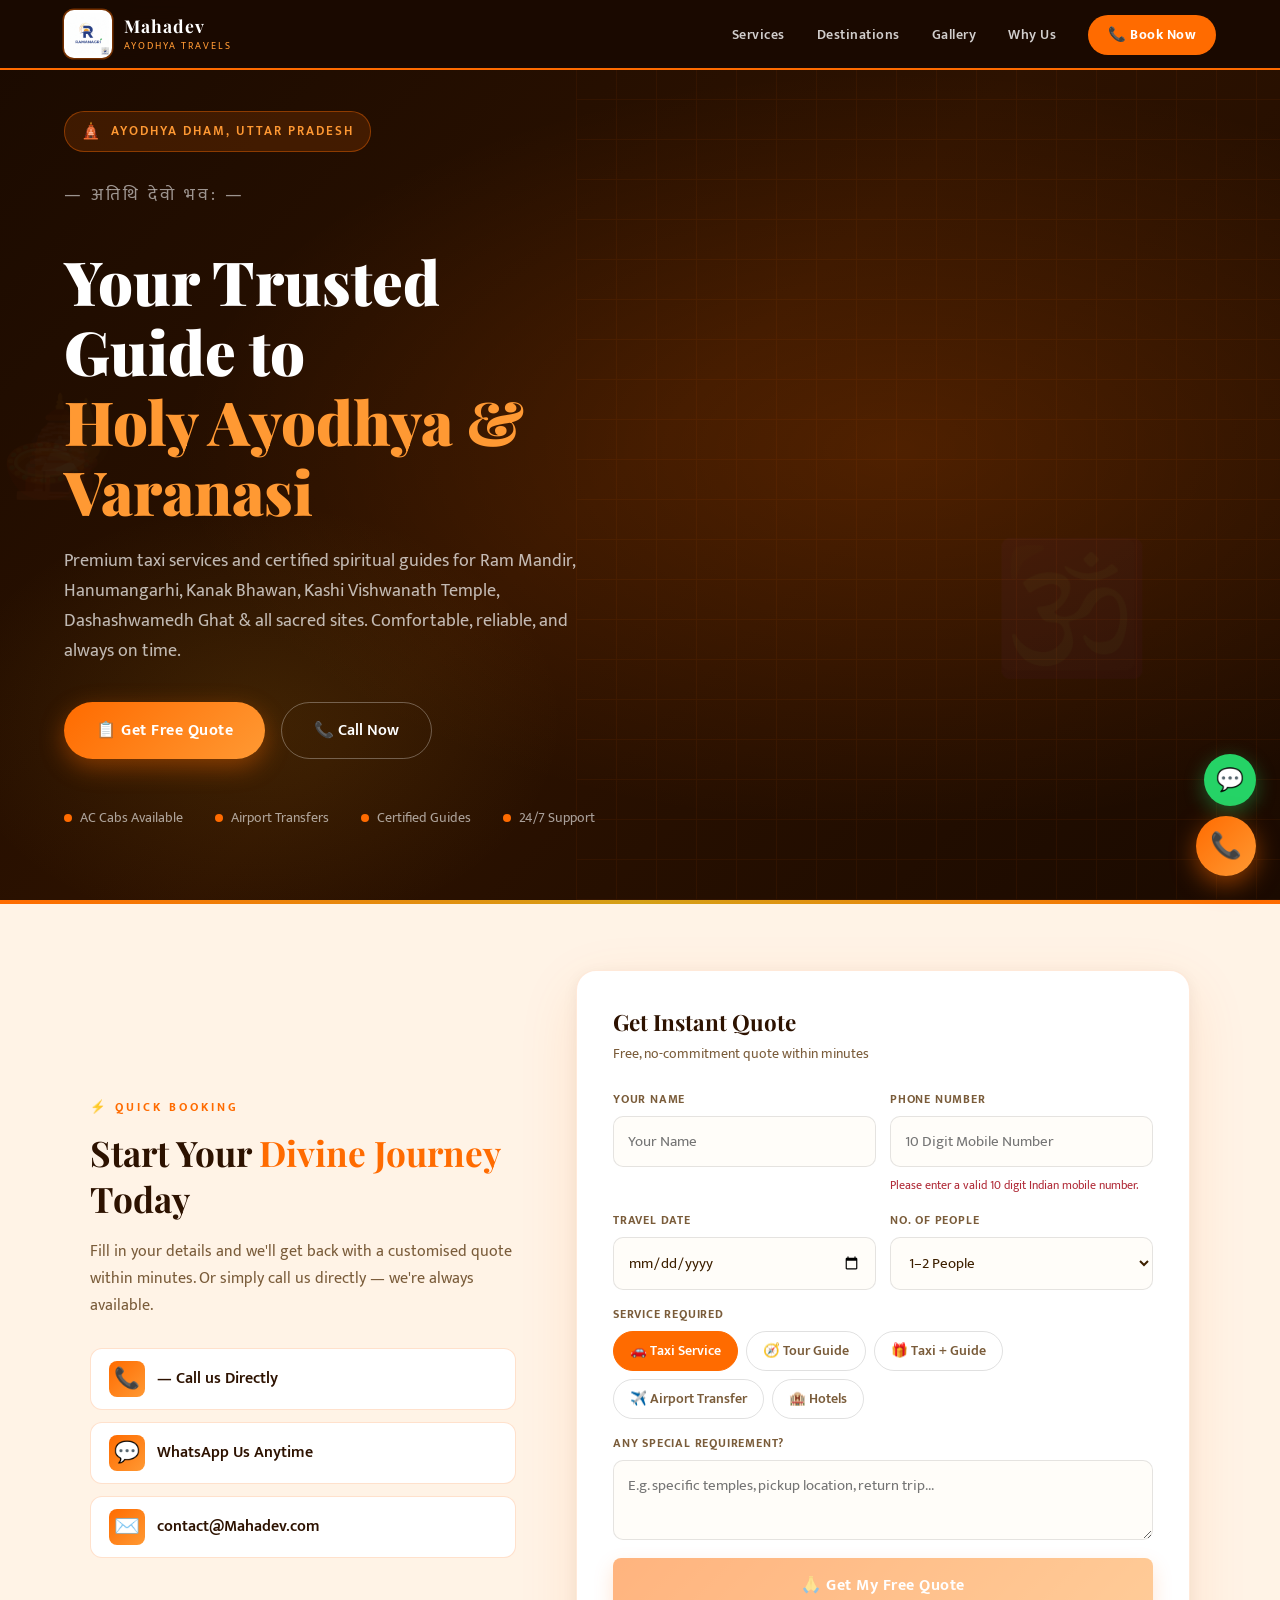
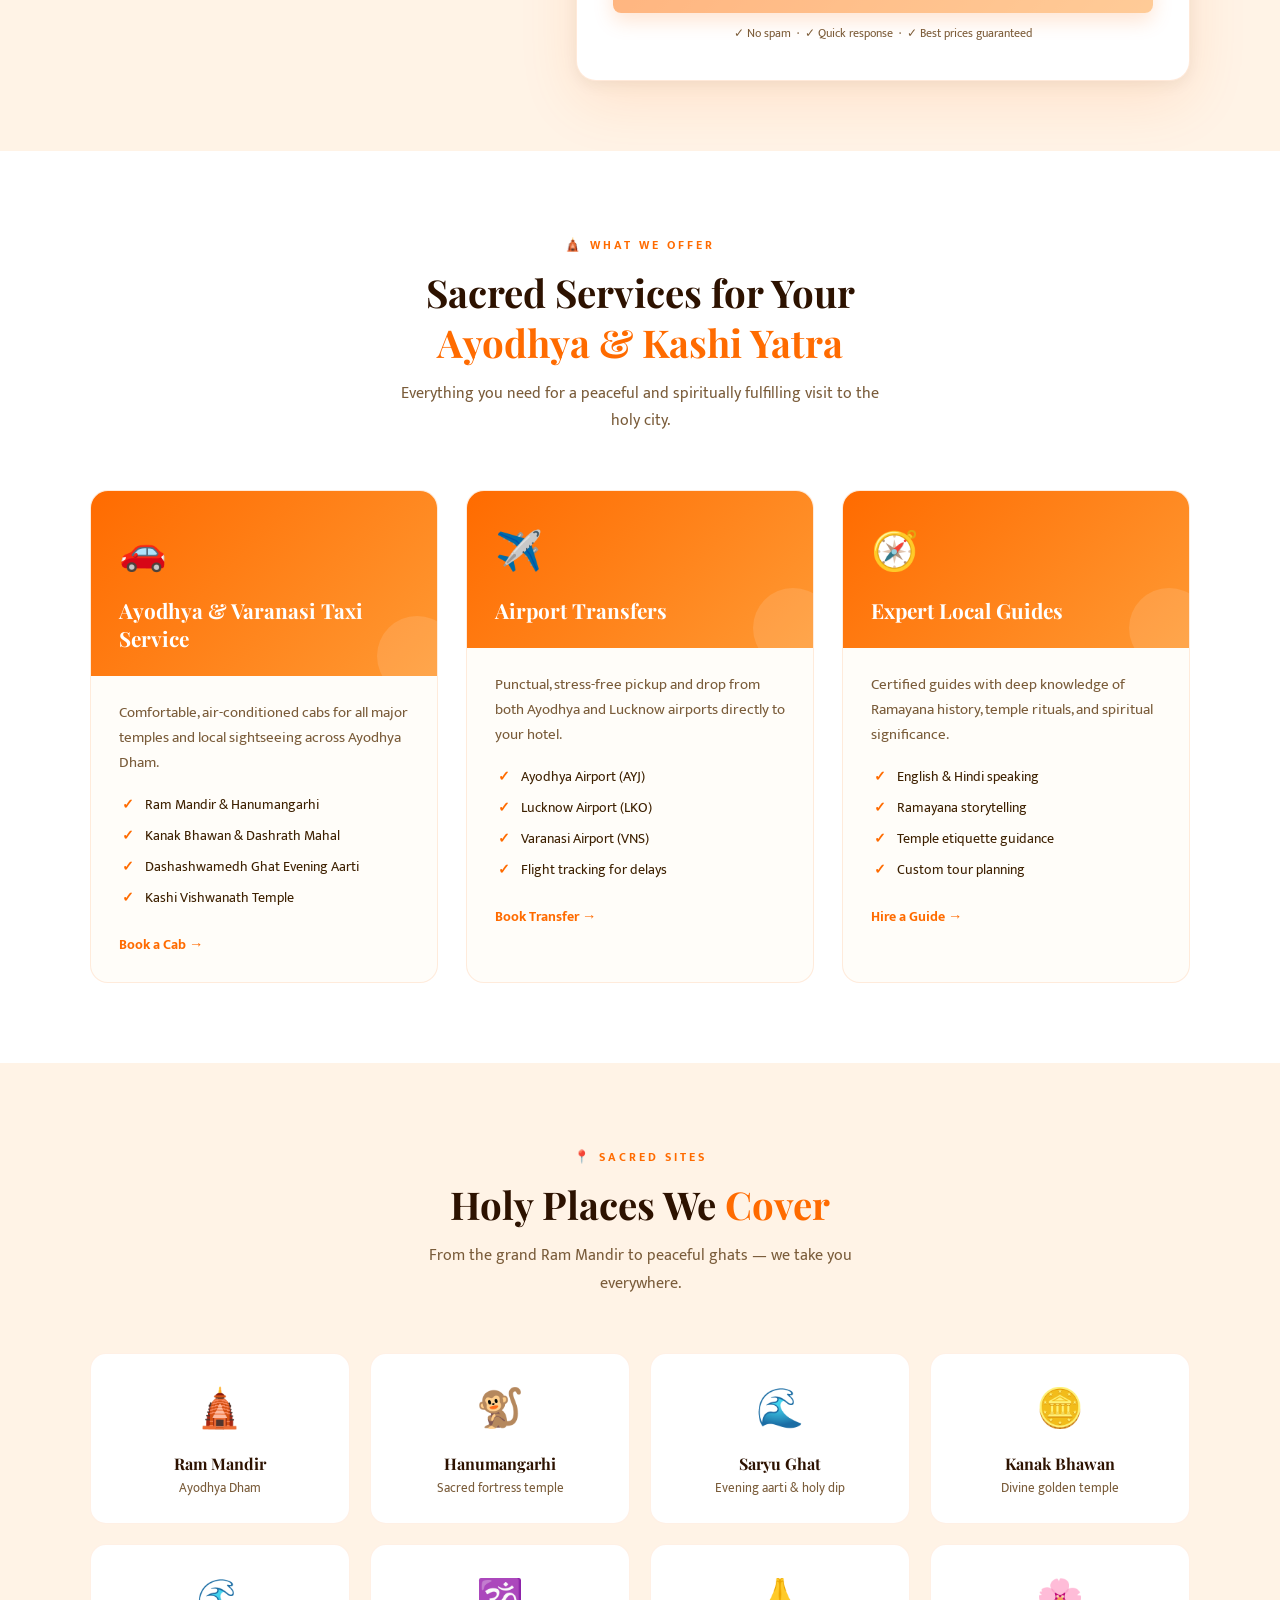
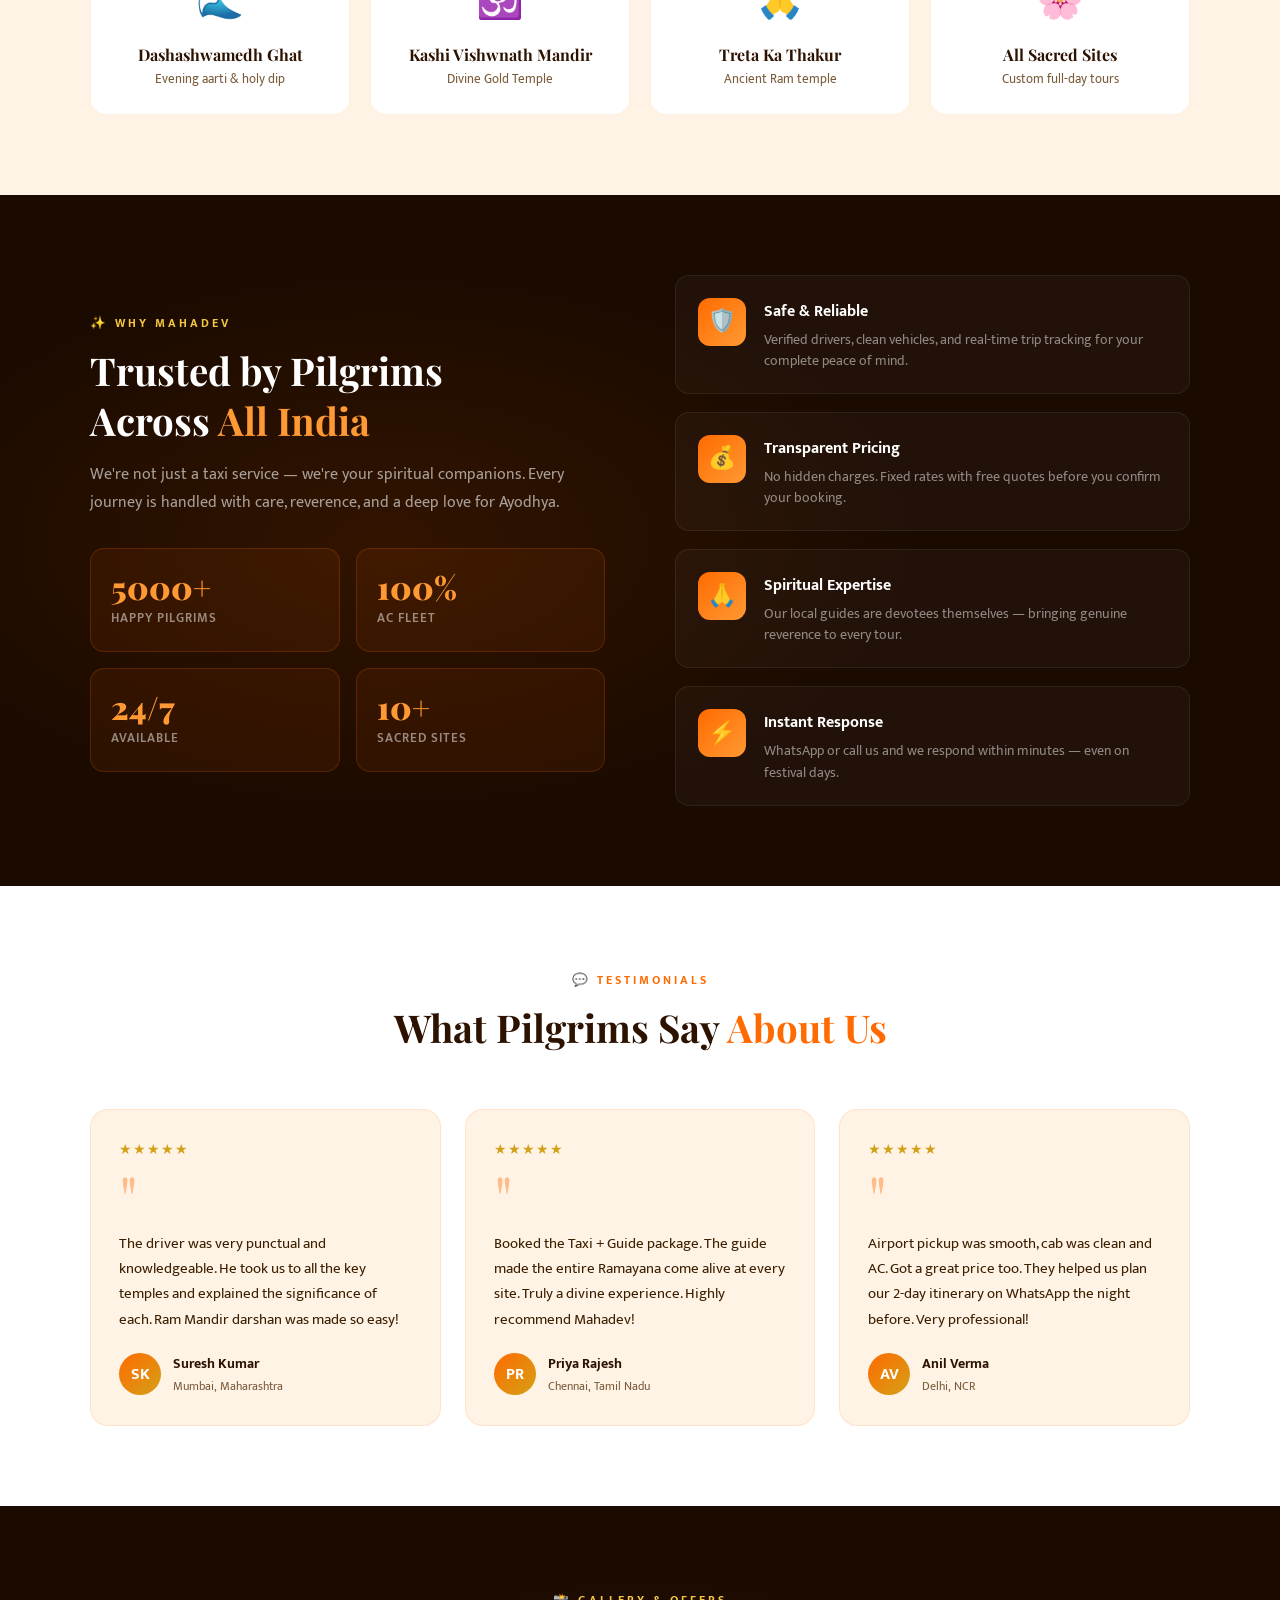
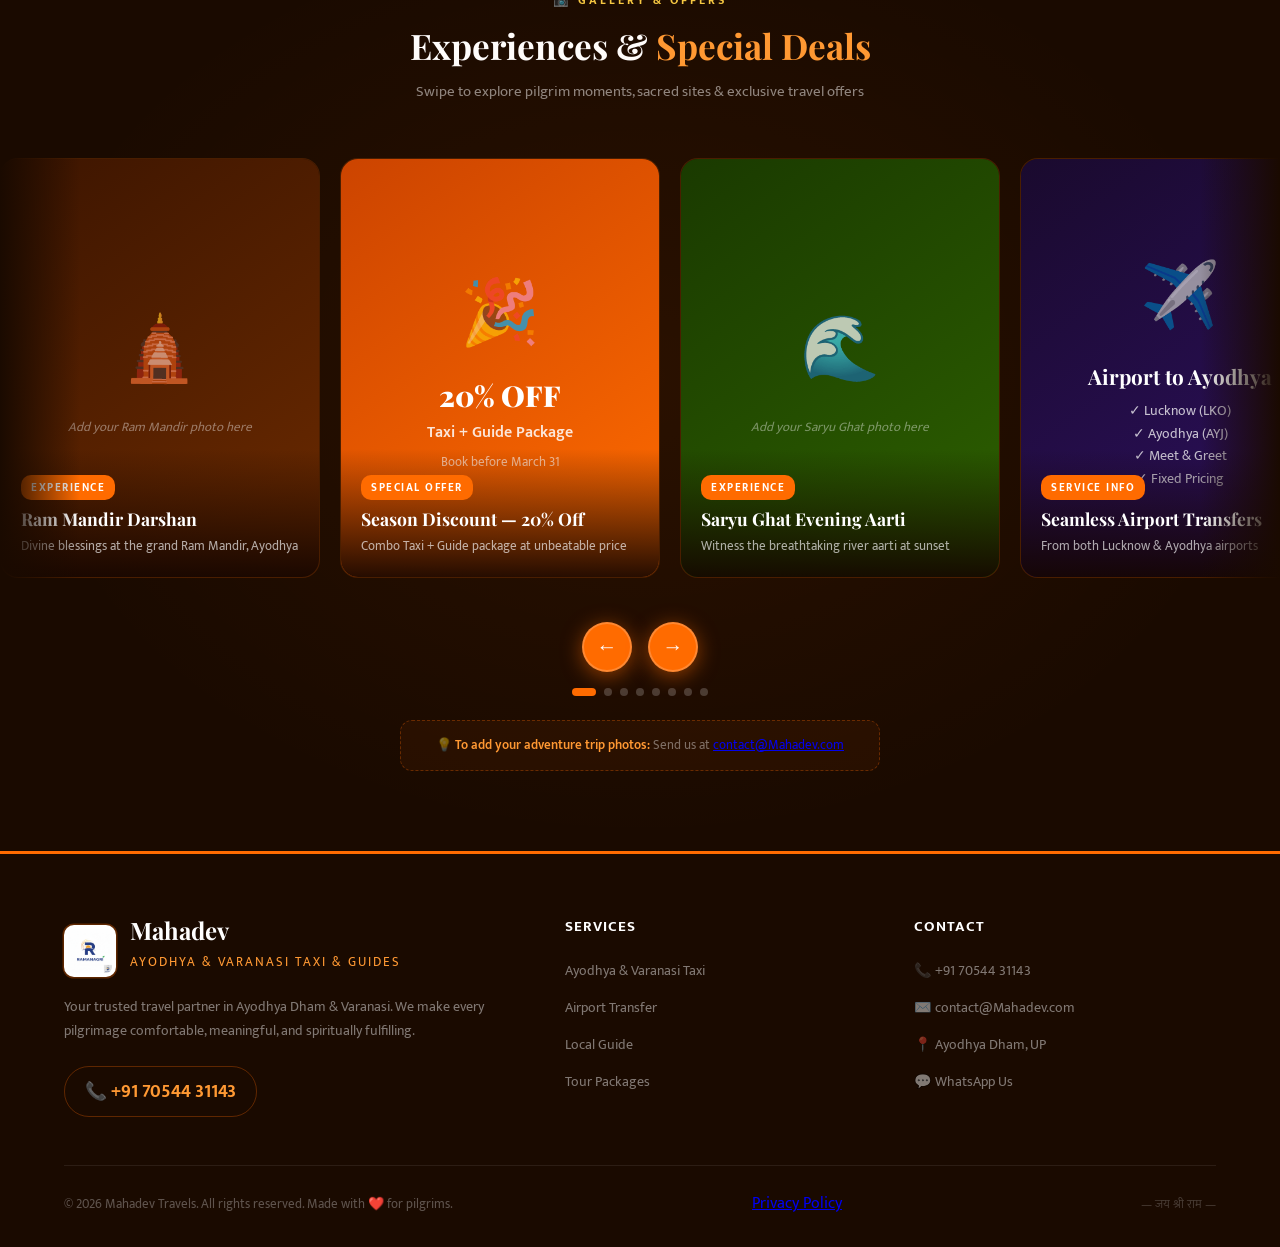
==== index.html @ 9a6f0dea "Added Travels Web" ====
<!DOCTYPE html>
<html lang="en">

<head>
  <meta charset="UTF-8">
  <meta name="viewport" content="width=device-width, initial-scale=1.0">
  <title>Mahadev | Ayodhya Taxi Service & Spiritual Guides</title>
  <link rel="apple-touch-icon" sizes="180x180" href="/apple-touch-icon.png">
  <link rel="icon" type="image/png" sizes="32x32" href="/favicon-32x32.png">
  <link rel="icon" type="image/png" sizes="16x16" href="/favicon-16x16.png">
  <link rel="manifest" href="/site.webmanifest">
  <link
    href="https://fonts.googleapis.com/css2?family=Playfair+Display:wght@400;700;900&family=Mukta:wght@300;400;600;700&display=swap"
    rel="stylesheet" />
  <link rel="stylesheet" href="./style.css">
  <link
    href="https://fonts.googleapis.com/css2?family=Cinzel:wght@700;900&family=Poppins:wght@300;400;600;700&display=swap"
    rel="stylesheet">
  <link rel="stylesheet" href="./style.css">
  <!-- Google Tag Manager -->
  <script>(function (w, d, s, l, i) {
      w[l] = w[l] || []; w[l].push({
        'gtm.start':
          new Date().getTime(), event: 'gtm.js'
      }); var f = d.getElementsByTagName(s)[0],
        j = d.createElement(s), dl = l != 'dataLayer' ? '&l=' + l : ''; j.async = true; j.src =
          'https://www.googletagmanager.com/gtm.js?id=' + i + dl; f.parentNode.insertBefore(j, f);
    })(window, document, 'script', 'dataLayer', 'GTM-WVDV2TL6');</script>
  <!-- End Google Tag Manager -->
</head>

<div id="toast" class="toast"></div>

<body>
  <!-- Google Tag Manager (noscript) -->
  <noscript><iframe src="https://www.googletagmanager.com/ns.html?id=GTM-WVDV2TL6" height="0" width="0"
      style="display:none;visibility:hidden"></iframe></noscript>
  <!-- End Google Tag Manager (noscript) -->
  <!-- NAVBAR -->
  <nav>
    <a href="#" class="nav-brand">
      <div class="nav-logo-circle">
        <img
          src="[data-uri]"
          alt="Mahadev Logo" />
      </div>
      <div class="nav-brand-text">
        <span class="name">Mahadev</span>
        <span class="tagline">Ayodhya Travels</span>
      </div>
    </a>
    <ul class="nav-links">
      <li><a href="#services">Services</a></li>
      <li><a href="#destinations">Destinations</a></li>
      <li><a href="#gallery">Gallery</a></li>
      <li><a href="#about">Why Us</a></li>
      <li><a href="#book" class="nav-cta">📞 Book Now</a></li>
    </ul>
  </nav>

  <!-- HERO -->
  <section class="hero">
    <div class="hero-bg"></div>
    <div class="hero-pattern"></div>
    <div class="floating-symbol">🕉️</div>
    <div class="floating-symbol">🪔</div>
    <div class="floating-symbol">🛕</div>

    <div class="hero-content">
      <div class="hero-badge"><span>🛕</span> Ayodhya Dham, Uttar Pradesh</div>
      <p class="hero-sanskrit">— अतिथि देवो भव: —</p>
      <h1>Your Trusted Guide to<br /><em>Holy Ayodhya & Varanasi</em></h1>
      <p>Premium taxi services and certified spiritual guides for Ram Mandir, Hanumangarhi, Kanak Bhawan, Kashi
        Vishwanath Temple, Dashashwamedh Ghat & all sacred
        sites. Comfortable, reliable, and always on time.</p>
      <div class="hero-actions">
        <a href="#book" class="btn-primary">📋 Get Free Quote</a>
        <a href="tel:+918858215788" class="btn-secondary">📞 Call Now</a>
      </div>
      <div class="hero-trust">
        <div class="trust-item">
          <div class="dot"></div> AC Cabs Available
        </div>
        <div class="trust-item">
          <div class="dot"></div> Airport Transfers
        </div>
        <div class="trust-item">
          <div class="dot"></div> Certified Guides
        </div>
        <div class="trust-item">
          <div class="dot"></div> 24/7 Support
        </div>
      </div>
    </div>
  </section>

  <!-- BOOKING FORM -->
  <section class="booking-section" id="book">
    <div class="booking-wrapper">
      <div class="booking-info">
        <div class="section-badge">⚡ Quick Booking</div>
        <h2>Start Your <span>Divine Journey</span> Today</h2>
        <p>Fill in your details and we'll get back with a customised quote within minutes. Or simply call us directly —
          we're always available.</p>
        <div class="quick-contact">
          <a href="tel:+918858215788">
            <span class="icon">📞</span>
            — Call us Directly
          </a>
          <a href="https://wa.me/918858215788?text=Hi, I wanted to inquire about your services" target="_blank">
            <span class="icon">💬</span>
            WhatsApp Us Anytime
          </a>
          <a href="mailto:contact@Mahadev.com">
            <span class="icon">✉️</span>
            <span>contact@Mahadev.com</span>
          </a>
        </div>
      </div>

      <div class="booking-form">
        <div class="form-title">Get Instant Quote</div>
        <div class="form-sub">Free, no-commitment quote within minutes</div>

        <div class="form-grid">
          <div class="form-group">
            <label>Your Name</label>
            <input type="text" id="name" placeholder="Your Name" />
          </div>
          <div class="form-group">
            <label>Phone Number</label>
            <input type="tel" id="phone" name="phone" pattern="[6-9][0-9]{9}" maxlength="10" required
              placeholder="10 Digit Mobile Number" />
            <small id="phoneHelp" class="phone-help">
              Please enter a valid 10 digit Indian mobile number.
            </small>
          </div>
          <div class="form-group">
            <label>Travel Date</label>
            <input type="date" id="travelDate" />
          </div>
          <div class="form-group">
            <label>No. of People</label>
            <select id="people">
              <option>1–2 People</option>
              <option>3–4 People</option>
              <option>5–6 People</option>
              <option>7+ People</option>
            </select>
          </div>
          <div class="form-group full">
            <label>Service Required</label>
            <div class="service-pills">
              <button type="button" class="pill active" onclick="togglePill(this)">🚗 Taxi Service</button>
              <button type="button" class="pill" onclick="togglePill(this)">🧭 Tour Guide</button>
              <button type="button" class="pill" onclick="togglePill(this)">🎁 Taxi + Guide</button>
              <button type="button" class="pill" onclick="togglePill(this)">✈️ Airport Transfer</button>
              <button type="button" class="pill" onclick="togglePill(this)">🏨 Hotels</button>
            </div>
          </div>
          <div class="form-group full">
            <label>Any Special Requirement?</label>
            <textarea id="specialReq" placeholder="E.g. specific temples, pickup location, return trip..."></textarea>
          </div>
        </div>

        <button id="submitBtnLeadform" class="submit-btn" onclick="handleSubmit()" disabled>
          🙏 Get My Free Quote
        </button>
        <div class="form-note">✓ No spam &nbsp;·&nbsp; ✓ Quick response &nbsp;·&nbsp; ✓ Best prices guaranteed</div>
      </div>
    </div>
  </section>

  <!-- SERVICES -->
  <section class="services-section" id="services">
    <div class="section-header">
      <div class="section-badge">🛕 What We Offer</div>
      <h2>Sacred Services for Your<br /><span>Ayodhya & Kashi Yatra</span></h2>
      <p>Everything you need for a peaceful and spiritually fulfilling visit to the holy city.</p>
    </div>

    <div class="services-grid">
      <div class="service-card">
        <div class="service-card-header">
          <span class="service-icon">🚗</span>
          <h3>Ayodhya & Varanasi Taxi Service</h3>
        </div>
        <div class="service-card-body">
          <p>Comfortable, air-conditioned cabs for all major temples and local sightseeing across Ayodhya Dham.</p>
          <ul class="service-features">
            <li>Ram Mandir & Hanumangarhi</li>
            <li>Kanak Bhawan & Dashrath Mahal</li>
            <li>Dashashwamedh Ghat Evening Aarti</li>
            <li>Kashi Vishwanath Temple</li>
          </ul>
          <a href="#book" class="service-card-link">Book a Cab →</a>
        </div>
      </div>

      <div class="service-card">
        <div class="service-card-header">
          <span class="service-icon">✈️</span>
          <h3>Airport Transfers</h3>
        </div>
        <div class="service-card-body">
          <p>Punctual, stress-free pickup and drop from both Ayodhya and Lucknow airports directly to your hotel.</p>
          <ul class="service-features">
            <li>Ayodhya Airport (AYJ)</li>
            <li>Lucknow Airport (LKO)</li>
            <li>Varanasi Airport (VNS)</li>
            <li>Flight tracking for delays</li>
          </ul>
          <a href="#book" class="service-card-link">Book Transfer →</a>
        </div>
      </div>

      <div class="service-card">
        <div class="service-card-header">
          <span class="service-icon">🧭</span>
          <h3>Expert Local Guides</h3>
        </div>
        <div class="service-card-body">
          <p>Certified guides with deep knowledge of Ramayana history, temple rituals, and spiritual significance.</p>
          <ul class="service-features">
            <li>English & Hindi speaking</li>
            <li>Ramayana storytelling</li>
            <li>Temple etiquette guidance</li>
            <li>Custom tour planning</li>
          </ul>
          <a href="#book" class="service-card-link">Hire a Guide →</a>
        </div>
      </div>
    </div>
  </section>

  <!-- DESTINATIONS -->
  <section class="destinations-section" id="destinations">
    <div class="section-header">
      <div class="section-badge">📍 Sacred Sites</div>
      <h2>Holy Places We <span>Cover</span></h2>
      <p>From the grand Ram Mandir to peaceful ghats — we take you everywhere.</p>
    </div>

    <div class="destinations-grid">
      <div class="dest-card">
        <span class="dest-emoji">🛕</span>
        <h4>Ram Mandir</h4>
        <p>Ayodhya Dham</p>
      </div>
      <div class="dest-card">
        <span class="dest-emoji">🐒</span>
        <h4>Hanumangarhi</h4>
        <p>Sacred fortress temple</p>
      </div>
      <div class="dest-card">
        <span class="dest-emoji">🌊</span>
        <h4>Saryu Ghat</h4>
        <p>Evening aarti & holy dip</p>
      </div>
      <div class="dest-card">
        <span class="dest-emoji">🪙</span>
        <h4>Kanak Bhawan</h4>
        <p>Divine golden temple</p>
      </div>
      <div class="dest-card">
        <span class="dest-emoji">🌊</span>
        <h4>Dashashwamedh Ghat</h4>
        <p>Evening aarti & holy dip</p>
      </div>
      <div class="dest-card">
        <span class="dest-emoji">🕉️</span>
        <h4>Kashi Vishwnath Mandir</h4>
        <p>Divine Gold Temple</p>
      </div>

      <div class="dest-card">
        <span class="dest-emoji">🙏</span>
        <h4>Treta Ka Thakur</h4>
        <p>Ancient Ram temple</p>
      </div>

      <div class="dest-card">
        <span class="dest-emoji">🌸</span>
        <h4>All Sacred Sites</h4>
        <p>Custom full-day tours</p>
      </div>
    </div>
  </section>

  <!-- WHY US -->
  <section class="why-section" id="about">
    <div class="why-grid">
      <div class="why-content">
        <div class="section-badge">✨ Why Mahadev</div>
        <h2>Trusted by Pilgrims<br />Across <span>All India</span></h2>
        <p>We're not just a taxi service — we're your spiritual companions. Every journey is handled with care,
          reverence, and a deep love for Ayodhya.</p>
        <div class="stats-grid">
          <div class="stat-card">
            <div class="stat-number">5000+</div>
            <div class="stat-label">Happy Pilgrims</div>
          </div>
          <div class="stat-card">
            <div class="stat-number">100%</div>
            <div class="stat-label">AC Fleet</div>
          </div>
          <div class="stat-card">
            <div class="stat-number">24/7</div>
            <div class="stat-label">Available</div>
          </div>
          <div class="stat-card">
            <div class="stat-number">10+</div>
            <div class="stat-label">Sacred Sites</div>
          </div>
        </div>
      </div>

      <div class="why-features">
        <div class="why-feature">
          <div class="feature-icon-wrap">🛡️</div>
          <div class="feature-text">
            <h4>Safe & Reliable</h4>
            <p>Verified drivers, clean vehicles, and real-time trip tracking for your complete peace of mind.</p>
          </div>
        </div>
        <div class="why-feature">
          <div class="feature-icon-wrap">💰</div>
          <div class="feature-text">
            <h4>Transparent Pricing</h4>
            <p>No hidden charges. Fixed rates with free quotes before you confirm your booking.</p>
          </div>
        </div>
        <div class="why-feature">
          <div class="feature-icon-wrap">🙏</div>
          <div class="feature-text">
            <h4>Spiritual Expertise</h4>
            <p>Our local guides are devotees themselves — bringing genuine reverence to every tour.</p>
          </div>
        </div>
        <div class="why-feature">
          <div class="feature-icon-wrap">⚡</div>
          <div class="feature-text">
            <h4>Instant Response</h4>
            <p>WhatsApp or call us and we respond within minutes — even on festival days.</p>
          </div>
        </div>
      </div>
    </div>
  </section>

  <!-- TESTIMONIALS -->
  <section class="testimonials-section">
    <div class="section-header">
      <div class="section-badge">💬 Testimonials</div>
      <h2>What Pilgrims Say <span>About Us</span></h2>
    </div>

    <div class="testimonials-grid">
      <div class="testimonial-card">
        <div class="stars">★★★★★</div>
        <span class="quote-mark">"</span>
        <p class="testimonial-text">The driver was very punctual and knowledgeable. He took us to all the key temples
          and explained the significance of each. Ram Mandir darshan was made so easy!</p>
        <div class="testimonial-author">
          <div class="author-avatar">SK</div>
          <div>
            <div class="author-name">Suresh Kumar</div>
            <div class="author-from">Mumbai, Maharashtra</div>
          </div>
        </div>
      </div>

      <div class="testimonial-card">
        <div class="stars">★★★★★</div>
        <span class="quote-mark">"</span>
        <p class="testimonial-text">Booked the Taxi + Guide package. The guide made the entire Ramayana come alive at
          every site. Truly a divine experience. Highly recommend Mahadev!</p>
        <div class="testimonial-author">
          <div class="author-avatar">PR</div>
          <div>
            <div class="author-name">Priya Rajesh</div>
            <div class="author-from">Chennai, Tamil Nadu</div>
          </div>
        </div>
      </div>

      <div class="testimonial-card">
        <div class="stars">★★★★★</div>
        <span class="quote-mark">"</span>
        <p class="testimonial-text">Airport pickup was smooth, cab was clean and AC. Got a great price too. They helped
          us plan our 2-day itinerary on WhatsApp the night before. Very professional!</p>
        <div class="testimonial-author">
          <div class="author-avatar">AV</div>
          <div>
            <div class="author-name">Anil Verma</div>
            <div class="author-from">Delhi, NCR</div>
          </div>
        </div>
      </div>
    </div>
  </section>

  <!-- GALLERY SLIDER -->
  <section class="slider-section" id="gallery">
    <div class="slider-header">
      <div class="section-badge">📸 Gallery & Offers</div>
      <h2>Experiences & <span>Special Deals</span></h2>
      <p>Swipe to explore pilgrim moments, sacred sites & exclusive travel offers</p>
    </div>

    <div class="slider-outer">
      <div class="slider-track" id="sliderTrack">

        <!-- SLIDE 1: Experience -->
        <div class="slide-card">
          <div class="slide-placeholder" style="background: linear-gradient(145deg, #3D1500, #6B2A00);">
            <span class="ph-icon">🛕</span>
            <span class="ph-label">Add your Ram Mandir photo here</span>
          </div>
          <div class="slide-overlay">
            <span class="slide-tag">Experience</span>
            <h4>Ram Mandir Darshan</h4>
            <p>Divine blessings at the grand Ram Mandir, Ayodhya</p>
          </div>
        </div>

        <!-- SLIDE 2: Discount Poster -->
        <div class="slide-card">
          <div class="slide-placeholder" style="background: linear-gradient(145deg, #CC4400, #FF6B00);">
            <span class="ph-icon">🎉</span>
            <div style="text-align:center; padding: 0 20px;">
              <div
                style="font-family:'Playfair Display',serif; font-size:1.8rem; font-weight:900; color:#fff; line-height:1.1; margin-bottom:8px;">
                20% OFF</div>
              <div style="color:rgba(255,255,255,0.85); font-size:1rem; font-weight:600;">Taxi + Guide Package</div>
              <div style="color:rgba(255,255,255,0.6); font-size:0.8rem; margin-top:6px;">Book before March 31</div>
            </div>
          </div>
          <div class="slide-overlay">
            <span class="slide-tag">Special Offer</span>
            <h4>Season Discount — 20% Off</h4>
            <p>Combo Taxi + Guide package at unbeatable price</p>
          </div>
        </div>

        <!-- SLIDE 3: Experience -->
        <div class="slide-card">
          <div class="slide-placeholder" style="background: linear-gradient(145deg, #1A3A00, #2D6000);">
            <span class="ph-icon">🌊</span>
            <span class="ph-label">Add your Saryu Ghat photo here</span>
          </div>
          <div class="slide-overlay">
            <span class="slide-tag">Experience</span>
            <h4>Saryu Ghat Evening Aarti</h4>
            <p>Witness the breathtaking river aarti at sunset</p>
          </div>
        </div>

        <!-- SLIDE 4: Informational Poster -->
        <div class="slide-card">
          <div class="slide-placeholder" style="background: linear-gradient(145deg, #1A0A2E, #2D1060);">
            <span class="ph-icon">✈️</span>
            <div style="text-align:center; padding: 0 20px;">
              <div
                style="font-family:'Playfair Display',serif; font-size:1.3rem; font-weight:700; color:#fff; line-height:1.3; margin-bottom:10px;">
                Airport to Ayodhya</div>
              <div style="color:rgba(255,255,255,0.75); font-size:0.88rem; line-height:1.6;">✓ Lucknow (LKO)<br />✓
                Ayodhya (AYJ)<br />✓ Meet & Greet<br />✓ Fixed Pricing</div>
            </div>
          </div>
          <div class="slide-overlay">
            <span class="slide-tag">Service Info</span>
            <h4>Seamless Airport Transfers</h4>
            <p>From both Lucknow & Ayodhya airports</p>
          </div>
        </div>

        <!-- SLIDE 5: Experience -->
        <div class="slide-card">
          <div class="slide-placeholder" style="background: linear-gradient(145deg, #3D2A00, #7A5000);">
            <span class="ph-icon">🐒</span>
            <span class="ph-label">Add your Hanumangarhi photo here</span>
          </div>
          <div class="slide-overlay">
            <span class="slide-tag">Experience</span>
            <h4>Hanumangarhi Blessings</h4>
            <p>Sacred fort-temple of Lord Hanuman</p>
          </div>
        </div>

        <!-- SLIDE 6: Promo Poster -->
        <div class="slide-card">
          <div class="slide-placeholder" style="background: linear-gradient(145deg, #7A0000, #CC0000);">
            <span class="ph-icon">👨‍👩‍👧‍👦</span>
            <div style="text-align:center; padding: 0 20px;">
              <div
                style="font-family:'Playfair Display',serif; font-size:1.4rem; font-weight:700; color:#fff; line-height:1.3; margin-bottom:10px;">
                Family Yatra Package</div>
              <div style="color:rgba(255,255,255,0.75); font-size:0.88rem; line-height:1.7;">✓ AC Cab for 6<br />✓
                Expert Guide Included<br />✓ All Major Temples<br />✓ Best Price Guaranteed</div>
            </div>
          </div>
          <div class="slide-overlay">
            <span class="slide-tag">Package</span>
            <h4>Family Yatra — All Inclusive</h4>
            <p>Cab + Guide + 10 temples in one day</p>
          </div>
        </div>

        <!-- SLIDE 7: Experience -->
        <div class="slide-card">
          <div class="slide-placeholder" style="background: linear-gradient(145deg, #002040, #004080);">
            <span class="ph-icon">🪔</span>
            <span class="ph-label">Add your Deepotsav photo here</span>
          </div>
          <div class="slide-overlay">
            <span class="slide-tag">Festival</span>
            <h4>Deepotsav — Diwali in Ayodhya</h4>
            <p>Millions of diyas light up the holy city</p>
          </div>
        </div>

        <!-- SLIDE 8: Testimonial Poster -->
        <div class="slide-card">
          <div class="slide-placeholder" style="background: linear-gradient(145deg, #0A2A00, #1A5500);">
            <span class="ph-icon">⭐</span>
            <div style="text-align:center; padding: 0 24px;">
              <div style="color:var(--gold-light); font-size:1.1rem; letter-spacing:2px; margin-bottom:12px;">★★★★★
              </div>
              <div style="color:rgba(255,255,255,0.85); font-size:0.9rem; line-height:1.7; font-style:italic;">"Best
                experience in Ayodhya. The guide made Lord Ram's story come alive at every temple!"</div>
              <div style="color:rgba(255,255,255,0.5); font-size:0.78rem; margin-top:12px;">— Priya R., Chennai</div>
            </div>
          </div>
          <div class="slide-overlay">
            <span class="slide-tag">Review</span>
            <h4>Loved by Pilgrims Nationwide</h4>
            <p>5-star rated on Google & WhatsApp</p>
          </div>
        </div>

      </div><!-- end slider-track -->
    </div><!-- end slider-outer -->

    <div class="slider-arrows">
      <button class="slider-arrow" id="sliderPrev" aria-label="Previous">&#8592;</button>
      <button class="slider-arrow" id="sliderNext" aria-label="Next">&#8594;</button>
    </div>

    <div class="slider-dots" id="sliderDots"></div>

    <div class="slider-upload-hint">
      💡 <span>To add your adventure trip photos:</span> Send us at <a href="mailto:contact@Mahadev.com">
        contact@Mahadev.com</a>
      <!-- Replace the placeholder slides above with
      <code style="color:var(--saffron-light);">&lt;img src="your-photo.jpg" class="slide-img"&gt;</code>
      inside each <code style="color:var(--saffron-light);">.slide-card</code> -->
    </div>
  </section>

  <!-- FOOTER -->
  <footer>
    <div class="footer-top">
      <div class="footer-brand">
        <div class="footer-brand-logo">
          <img
            src="[data-uri]"
            alt="Mahadev Logo" class="footer-logo-img" />
          <div>
            <div class="name">Mahadev</div>
            <div class="tagline">Ayodhya & Varanasi Taxi & Guides</div>
          </div>
        </div>
        <p>Your trusted travel partner in Ayodhya Dham & Varanasi. We make every pilgrimage comfortable, meaningful, and
          spiritually fulfilling.</p>
        <a href="tel:+918858215788" class="footer-phone">📞 +91 70544 31143</a>
      </div>

      <div class="footer-col">
        <h4>Services</h4>
        <ul>
          <li><a href="#book">Ayodhya & Varanasi Taxi</a></li>
          <li><a href="#book">Airport Transfer</a></li>
          <li><a href="#book">Local Guide</a></li>
          <li><a href="#book">Tour Packages</a></li>
        </ul>
      </div>

      <div class="footer-col">
        <h4>Contact</h4>
        <ul>
          <li><a href="tel:+918858215788">📞 +91 70544 31143</a></li>
          <li><a href="mailto:contact@Mahadev.com">✉️ contact@Mahadev.com</a></li>
          <li><a href="#">📍 Ayodhya Dham, UP</a></li>
          <li><a href="https://wa.me/918858215788?text=Hi, I wanted to inquire about your services">💬 WhatsApp Us</a>
          </li>
        </ul>
      </div>
    </div>

    <div class="footer-bottom">
      <p>© 2026 Mahadev Travels. All rights reserved. Made with <span>❤️</span> for pilgrims.</p>
      <a href="/privacy-policy/">Privacy Policy</a>
      <p style="color:rgba(255,255,255,0.2); font-size:0.75rem;">— जय श्री राम —</p>
    </div>
  </footer>

  <!-- STICKY CALL FAB -->
  <div class="sticky-call">
    <a href="https://wa.me/918858215788?text=Hi, I wanted to inquire about your services" class="wa-fab" target="_blank"
      title="WhatsApp">💬</a>
    <a href="tel:+918858215788" class="call-fab" title="Call Now">📞</a>
  </div>

  <script data-cfasync="false" src="/cdn-cgi/scripts/5c5dd728/cloudflare-static/email-decode.min.js"></script>
  <script src="./script.js"></script>
</body>

</html>
---- style.css ----
:root {
  --saffron: #ff6b00;
  --saffron-light: #ff9933;
  --saffron-pale: #fff3e6;
  --saffron-dark: #cc4400;
  --gold: #d4a017;
  --gold-light: #f5c842;
  --deep: #1a0a00;
  --dark: #2d1200;
  --text: #3d2000;
  --muted: #7a5c3a;
  --white: #ffffff;
  --off-white: #fffdf9;
}

.submit-btn:disabled {
  opacity: 0.5;
  cursor: not-allowed;
  pointer-events: none;
}

.phone-help {
  font-size: 0.78rem;
  color: #b02a37;
  margin-top: 2px;
  display: block;
}

.phone-help.valid {
  color: #218838;
}

* {
  margin: 0;
  padding: 0;
  box-sizing: border-box;
}

html {
  scroll-behavior: smooth;
}

body {
  font-family: "Mukta", sans-serif;
  background: var(--off-white);
  color: var(--text);
  overflow-x: hidden;
}

/* ── NAVBAR ── */
nav {
  position: fixed;
  top: 0;
  left: 0;
  right: 0;
  z-index: 1000;
  background: rgba(26, 10, 0, 0.97);
  backdrop-filter: blur(12px);
  border-bottom: 2px solid var(--saffron);
  display: flex;
  align-items: center;
  justify-content: space-between;
  padding: 0 5%;
  height: 70px;
}

.nav-brand {
  display: flex;
  align-items: center;
  gap: 12px;
  text-decoration: none;
}

.nav-logo-circle {
  width: 48px;
  height: 48px;
  border-radius: 10px;
  background: var(--white);
  display: flex;
  align-items: center;
  justify-content: center;
  overflow: hidden;
  padding: 3px;
  box-shadow: 0 0 0 1.5px rgba(255, 107, 0, 0.4);
}

.nav-logo-circle img {
  width: 100%;
  height: 100%;
  object-fit: contain;
}

.nav-brand-text {
  display: flex;
  flex-direction: column;
}

.nav-brand-text .name {
  font-family: "Playfair Display", serif;
  font-weight: 700;
  font-size: 1.1rem;
  color: var(--white);
  letter-spacing: 1px;
}

.nav-brand-text .tagline {
  font-size: 0.65rem;
  color: var(--saffron-light);
  letter-spacing: 2px;
  text-transform: uppercase;
}

.nav-links {
  display: flex;
  align-items: center;
  gap: 32px;
  list-style: none;
}

.nav-links a {
  color: rgba(255, 255, 255, 0.8);
  text-decoration: none;
  font-size: 0.9rem;
  font-weight: 600;
  letter-spacing: 0.5px;
  transition: color 0.2s;
}

.nav-links a:hover {
  color: var(--saffron-light);
}

.nav-cta {
  background: var(--saffron);
  color: var(--white) !important;
  padding: 8px 20px;
  border-radius: 25px;
  font-weight: 700 !important;
  transition:
    background 0.2s,
    transform 0.2s !important;
}

.nav-cta:hover {
  background: var(--saffron-light) !important;
  transform: translateY(-1px);
}

/* ── HERO ── */
.hero {
  min-height: 100vh;
  position: relative;
  display: flex;
  align-items: center;
  overflow: hidden;
  background: var(--deep);
}

.hero-bg {
  position: absolute;
  inset: 0;
  background:
    radial-gradient(
      ellipse 80% 60% at 70% 50%,
      rgba(255, 107, 0, 0.18) 0%,
      transparent 70%
    ),
    radial-gradient(
      ellipse 40% 40% at 20% 80%,
      rgba(212, 160, 23, 0.12) 0%,
      transparent 60%
    ),
    linear-gradient(135deg, #1a0a00 0%, #2d1200 50%, #1a0a00 100%);
}

/* Decorative temple silhouette */
.hero-pattern {
  position: absolute;
  bottom: 0;
  right: 0;
  width: 55%;
  height: 100%;
  opacity: 0.06;
  background-image:
    repeating-linear-gradient(
      0deg,
      var(--saffron) 0px,
      var(--saffron) 1px,
      transparent 1px,
      transparent 40px
    ),
    repeating-linear-gradient(
      90deg,
      var(--saffron) 0px,
      var(--saffron) 1px,
      transparent 1px,
      transparent 40px
    );
}

/* Floating om symbols */
.floating-symbol {
  position: absolute;
  font-size: 6rem;
  color: var(--saffron);
  opacity: 0.04;
  animation: float 8s ease-in-out infinite;
}

.floating-symbol:nth-child(1) {
  top: 15%;
  right: 15%;
  animation-delay: 0s;
}

.floating-symbol:nth-child(2) {
  top: 55%;
  right: 35%;
  animation-delay: 3s;
  font-size: 4rem;
}

.floating-symbol:nth-child(3) {
  bottom: 20%;
  right: 10%;
  animation-delay: 1.5s;
  font-size: 8rem;
}

@keyframes float {
  0%,
  100% {
    transform: translateY(0px) rotate(0deg);
  }

  50% {
    transform: translateY(-20px) rotate(5deg);
  }
}

.hero-content {
  position: relative;
  z-index: 2;
  padding: 100px 5% 60px;
  max-width: 680px;
  animation: fadeInUp 0.8s ease both;
}

@keyframes fadeInUp {
  from {
    opacity: 0;
    transform: translateY(30px);
  }

  to {
    opacity: 1;
    transform: translateY(0);
  }
}

.hero-badge {
  display: inline-flex;
  align-items: center;
  gap: 8px;
  background: rgba(255, 107, 0, 0.15);
  border: 1px solid rgba(255, 107, 0, 0.4);
  color: var(--saffron-light);
  padding: 6px 16px;
  border-radius: 20px;
  font-size: 0.8rem;
  font-weight: 600;
  letter-spacing: 2px;
  text-transform: uppercase;
  margin-bottom: 28px;
}

.hero-badge span {
  font-size: 1rem;
}

.hero h1 {
  font-family: "Playfair Display", serif;
  font-size: clamp(2.4rem, 5vw, 3.8rem);
  font-weight: 900;
  line-height: 1.15;
  color: var(--white);
  margin-bottom: 20px;
}

.hero h1 em {
  font-style: normal;
  color: var(--saffron-light);
}

.hero p {
  font-size: 1.1rem;
  color: rgba(255, 255, 255, 0.7);
  line-height: 1.7;
  margin-bottom: 36px;
  max-width: 520px;
}

.hero-sanskrit {
  font-size: 0.9rem;
  color: var(--gold-light);
  letter-spacing: 3px;
  margin-bottom: 36px;
  opacity: 0.8;
}

.hero-actions {
  display: flex;
  gap: 16px;
  flex-wrap: wrap;
  margin-bottom: 48px;
}

.btn-primary {
  background: linear-gradient(135deg, var(--saffron), var(--saffron-light));
  color: var(--white);
  padding: 14px 32px;
  border-radius: 30px;
  font-size: 1rem;
  font-weight: 700;
  text-decoration: none;
  display: inline-flex;
  align-items: center;
  gap: 8px;
  border: none;
  cursor: pointer;
  box-shadow: 0 8px 25px rgba(255, 107, 0, 0.4);
  transition: all 0.3s;
  letter-spacing: 0.5px;
}

.btn-primary:hover {
  transform: translateY(-3px);
  box-shadow: 0 12px 35px rgba(255, 107, 0, 0.55);
}

.btn-secondary {
  background: transparent;
  color: var(--white);
  padding: 14px 32px;
  border-radius: 30px;
  font-size: 1rem;
  font-weight: 600;
  text-decoration: none;
  display: inline-flex;
  align-items: center;
  gap: 8px;
  border: 1.5px solid rgba(255, 255, 255, 0.3);
  transition: all 0.3s;
}

.btn-secondary:hover {
  border-color: var(--saffron-light);
  color: var(--saffron-light);
  background: rgba(255, 107, 0, 0.08);
}

.hero-trust {
  display: flex;
  gap: 32px;
  flex-wrap: wrap;
}

.trust-item {
  display: flex;
  align-items: center;
  gap: 8px;
  color: rgba(255, 255, 255, 0.6);
  font-size: 0.85rem;
}

.trust-item .dot {
  width: 8px;
  height: 8px;
  border-radius: 50%;
  background: var(--saffron);
}

/* ── BOOKING FORM ── */
.booking-section {
  background: var(--saffron-pale);
  padding: 70px 5%;
  position: relative;
  overflow: hidden;
}

.booking-section::before {
  content: "";
  position: absolute;
  top: 0;
  left: 0;
  right: 0;
  height: 4px;
  background: linear-gradient(
    90deg,
    var(--saffron),
    var(--gold),
    var(--saffron)
  );
}

.booking-wrapper {
  max-width: 1100px;
  margin: 0 auto;
  display: grid;
  grid-template-columns: 1fr 1.4fr;
  gap: 60px;
  align-items: center;
}

.booking-info h2 {
  font-family: "Playfair Display", serif;
  font-size: 2.2rem;
  font-weight: 700;
  color: var(--dark);
  line-height: 1.3;
  margin-bottom: 16px;
}

.booking-info h2 span {
  color: var(--saffron);
}

.booking-info p {
  color: var(--muted);
  line-height: 1.7;
  margin-bottom: 28px;
}

.quick-contact {
  display: flex;
  flex-direction: column;
  gap: 12px;
}

.quick-contact a {
  display: flex;
  align-items: center;
  gap: 12px;
  text-decoration: none;
  color: var(--dark);
  font-weight: 600;
  font-size: 1rem;
  padding: 12px 18px;
  background: var(--white);
  border-radius: 12px;
  border: 1.5px solid rgba(255, 107, 0, 0.2);
  transition: all 0.2s;
}

.quick-contact a:hover {
  border-color: var(--saffron);
  transform: translateX(4px);
}

.quick-contact .icon {
  font-size: 1.3rem;
  width: 36px;
  height: 36px;
  display: flex;
  align-items: center;
  justify-content: center;
  background: linear-gradient(135deg, var(--saffron), var(--saffron-light));
  border-radius: 8px;
}

.booking-form {
  background: var(--white);
  border-radius: 20px;
  padding: 36px;
  box-shadow:
    0 20px 60px rgba(255, 107, 0, 0.12),
    0 4px 16px rgba(0, 0, 0, 0.06);
  border: 1px solid rgba(255, 107, 0, 0.15);
}

.form-title {
  font-family: "Playfair Display", serif;
  font-size: 1.4rem;
  font-weight: 700;
  color: var(--dark);
  margin-bottom: 6px;
}

.form-sub {
  color: var(--muted);
  font-size: 0.85rem;
  margin-bottom: 24px;
}

.form-grid {
  display: grid;
  grid-template-columns: 1fr 1fr;
  gap: 14px;
}

.form-group {
  display: flex;
  flex-direction: column;
  gap: 6px;
}

.form-group.full {
  grid-column: 1 / -1;
}

.form-group label {
  font-size: 0.78rem;
  font-weight: 700;
  color: var(--muted);
  text-transform: uppercase;
  letter-spacing: 0.8px;
}

.form-group input,
.form-group select,
.form-group textarea {
  padding: 12px 14px;
  border: 1.5px solid rgba(0, 0, 0, 0.1);
  border-radius: 10px;
  font-size: 0.95rem;
  font-family: "Mukta", sans-serif;
  color: var(--text);
  background: var(--off-white);
  transition:
    border 0.2s,
    box-shadow 0.2s;
  outline: none;
}

.form-group input:focus,
.form-group select:focus,
.form-group textarea:focus {
  border-color: var(--saffron);
  box-shadow: 0 0 0 3px rgba(255, 107, 0, 0.1);
}

.form-group textarea {
  resize: vertical;
  min-height: 80px;
}

.service-pills {
  display: flex;
  gap: 8px;
  flex-wrap: wrap;
}

.pill {
  padding: 8px 16px;
  border-radius: 20px;
  border: 1.5px solid rgba(0, 0, 0, 0.12);
  background: transparent;
  font-size: 0.85rem;
  font-weight: 600;
  cursor: pointer;
  transition: all 0.2s;
  font-family: "Mukta", sans-serif;
  color: var(--muted);
}

.pill:hover,
.pill.active {
  border-color: var(--saffron);
  background: rgba(255, 107, 0, 0.08);
  color: var(--saffron-dark);
}

.pill.active {
  background: var(--saffron);
  color: var(--white);
  border-color: var(--saffron);
}

.submit-btn {
  width: 100%;
  padding: 16px;
  background: linear-gradient(135deg, var(--saffron), var(--saffron-light));
  color: var(--white);
  border: none;
  border-radius: 12px;
  font-size: 1.05rem;
  font-weight: 700;
  font-family: "Mukta", sans-serif;
  cursor: pointer;
  margin-top: 18px;
  letter-spacing: 0.5px;
  box-shadow: 0 8px 20px rgba(255, 107, 0, 0.35);
  transition: all 0.3s;
  display: flex;
  align-items: center;
  justify-content: center;
  gap: 8px;
}

.submit-btn:hover {
  transform: translateY(-2px);
  box-shadow: 0 12px 28px rgba(255, 107, 0, 0.5);
}

.form-note {
  text-align: center;
  color: var(--muted);
  font-size: 0.78rem;
  margin-top: 10px;
}

/* ── SERVICES ── */
.services-section {
  padding: 80px 5%;
  background: var(--white);
}

.section-header {
  text-align: center;
  margin-bottom: 56px;
}

.section-badge {
  display: inline-block;
  color: var(--saffron);
  font-size: 0.78rem;
  font-weight: 700;
  letter-spacing: 3px;
  text-transform: uppercase;
  margin-bottom: 12px;
}

.section-header h2 {
  font-family: "Playfair Display", serif;
  font-size: 2.4rem;
  font-weight: 700;
  color: var(--dark);
  line-height: 1.3;
}

.section-header h2 span {
  color: var(--saffron);
}

.section-header p {
  color: var(--muted);
  max-width: 500px;
  margin: 12px auto 0;
  line-height: 1.7;
}

.services-grid {
  display: grid;
  grid-template-columns: repeat(3, 1fr);
  gap: 28px;
  max-width: 1100px;
  margin: 0 auto;
}

.service-card {
  border-radius: 18px;
  overflow: hidden;
  border: 1.5px solid rgba(255, 107, 0, 0.12);
  transition: all 0.3s;
  background: var(--off-white);
  position: relative;
}

.service-card:hover {
  transform: translateY(-6px);
  box-shadow: 0 20px 50px rgba(255, 107, 0, 0.15);
  border-color: rgba(255, 107, 0, 0.3);
}

.service-card-header {
  background: linear-gradient(135deg, var(--saffron), var(--saffron-light));
  padding: 30px 28px 24px;
  position: relative;
  overflow: hidden;
}

.service-card-header::after {
  content: "";
  position: absolute;
  bottom: -20px;
  right: -20px;
  width: 80px;
  height: 80px;
  border-radius: 50%;
  background: rgba(255, 255, 255, 0.12);
}

.service-icon {
  font-size: 2.4rem;
  margin-bottom: 12px;
  display: block;
}

.service-card-header h3 {
  font-family: "Playfair Display", serif;
  font-size: 1.3rem;
  font-weight: 700;
  color: var(--white);
}

.service-card-body {
  padding: 24px 28px;
}

.service-card-body p {
  color: var(--muted);
  line-height: 1.65;
  font-size: 0.95rem;
  margin-bottom: 18px;
}

.service-features {
  list-style: none;
  display: flex;
  flex-direction: column;
  gap: 8px;
  margin-bottom: 22px;
}

.service-features li {
  display: flex;
  align-items: center;
  gap: 8px;
  font-size: 0.88rem;
  color: var(--text);
}

.service-features li::before {
  content: "✓";
  color: var(--saffron);
  font-weight: 700;
  width: 18px;
  height: 18px;
  display: flex;
  align-items: center;
  justify-content: center;
}

.service-card-link {
  display: inline-flex;
  align-items: center;
  gap: 6px;
  color: var(--saffron);
  font-weight: 700;
  font-size: 0.9rem;
  text-decoration: none;
  transition: gap 0.2s;
}

.service-card-link:hover {
  gap: 10px;
}

/* ── WHY US ── */
.why-section {
  padding: 80px 5%;
  background: var(--deep);
  position: relative;
  overflow: hidden;
}

.why-section::before {
  content: "";
  position: absolute;
  inset: 0;
  background: radial-gradient(
    ellipse 60% 60% at 30% 50%,
    rgba(255, 107, 0, 0.1) 0%,
    transparent 70%
  );
}

.why-grid {
  max-width: 1100px;
  margin: 0 auto;
  display: grid;
  grid-template-columns: 1fr 1fr;
  gap: 70px;
  align-items: center;
  position: relative;
  z-index: 1;
}

.why-content .section-badge {
  color: var(--gold-light);
}

.why-content h2 {
  font-family: "Playfair Display", serif;
  font-size: 2.4rem;
  font-weight: 700;
  color: var(--white);
  line-height: 1.3;
  margin-bottom: 16px;
}

.why-content h2 span {
  color: var(--saffron-light);
}

.why-content > p {
  color: rgba(255, 255, 255, 0.6);
  line-height: 1.7;
  margin-bottom: 32px;
}

.stats-grid {
  display: grid;
  grid-template-columns: 1fr 1fr;
  gap: 16px;
}

.stat-card {
  background: rgba(255, 107, 0, 0.08);
  border: 1px solid rgba(255, 107, 0, 0.2);
  border-radius: 14px;
  padding: 22px 20px;
}

.stat-number {
  font-family: "Playfair Display", serif;
  font-size: 2rem;
  font-weight: 900;
  color: var(--saffron-light);
  line-height: 1;
  margin-bottom: 4px;
}

.stat-label {
  color: rgba(255, 255, 255, 0.5);
  font-size: 0.82rem;
  font-weight: 600;
  text-transform: uppercase;
  letter-spacing: 1px;
}

.why-features {
  display: flex;
  flex-direction: column;
  gap: 18px;
}

.why-feature {
  display: flex;
  gap: 18px;
  padding: 22px;
  background: rgba(255, 255, 255, 0.03);
  border: 1px solid rgba(255, 255, 255, 0.07);
  border-radius: 14px;
  transition: all 0.2s;
}

.why-feature:hover {
  background: rgba(255, 107, 0, 0.07);
  border-color: rgba(255, 107, 0, 0.2);
}

.feature-icon-wrap {
  width: 48px;
  height: 48px;
  border-radius: 12px;
  background: linear-gradient(135deg, var(--saffron), var(--saffron-light));
  display: flex;
  align-items: center;
  justify-content: center;
  font-size: 1.4rem;
  flex-shrink: 0;
}

.feature-text h4 {
  color: var(--white);
  font-weight: 700;
  margin-bottom: 4px;
}

.feature-text p {
  color: rgba(255, 255, 255, 0.5);
  font-size: 0.88rem;
  line-height: 1.5;
}

/* ── DESTINATIONS ── */
.destinations-section {
  padding: 80px 5%;
  background: var(--saffron-pale);
}

.destinations-grid {
  display: grid;
  grid-template-columns: repeat(4, 1fr);
  gap: 20px;
  max-width: 1100px;
  margin: 0 auto;
}

.dest-card {
  background: var(--white);
  border-radius: 16px;
  padding: 24px 20px;
  text-align: center;
  border: 1.5px solid rgba(255, 107, 0, 0.1);
  transition: all 0.3s;
  cursor: pointer;
}

.dest-card:hover {
  border-color: var(--saffron);
  transform: translateY(-4px);
  box-shadow: 0 12px 30px rgba(255, 107, 0, 0.15);
}

.dest-emoji {
  font-size: 2.4rem;
  margin-bottom: 12px;
  display: block;
}

.dest-card h4 {
  font-family: "Playfair Display", serif;
  font-size: 1rem;
  font-weight: 700;
  color: var(--dark);
  margin-bottom: 4px;
}

.dest-card p {
  color: var(--muted);
  font-size: 0.8rem;
}

/* ── TESTIMONIALS ── */
.testimonials-section {
  padding: 80px 5%;
  background: var(--white);
}

.testimonials-grid {
  display: grid;
  grid-template-columns: repeat(3, 1fr);
  gap: 24px;
  max-width: 1100px;
  margin: 0 auto;
}

.testimonial-card {
  background: var(--saffron-pale);
  border-radius: 18px;
  padding: 28px;
  border: 1.5px solid rgba(255, 107, 0, 0.12);
  position: relative;
}

.quote-mark {
  font-size: 4rem;
  color: var(--saffron);
  line-height: 0.8;
  font-family: "Playfair Display", serif;
  opacity: 0.4;
  margin-bottom: 8px;
  display: block;
}

.testimonial-text {
  color: var(--text);
  line-height: 1.7;
  font-size: 0.93rem;
  margin-bottom: 20px;
}

.testimonial-author {
  display: flex;
  align-items: center;
  gap: 12px;
}

.author-avatar {
  width: 42px;
  height: 42px;
  border-radius: 50%;
  background: linear-gradient(135deg, var(--saffron), var(--gold));
  display: flex;
  align-items: center;
  justify-content: center;
  font-weight: 700;
  color: var(--white);
  font-size: 1rem;
}

.author-name {
  font-weight: 700;
  color: var(--dark);
  font-size: 0.9rem;
}

.author-from {
  color: var(--muted);
  font-size: 0.78rem;
}

.stars {
  color: var(--gold);
  font-size: 0.9rem;
  letter-spacing: 1px;
  margin-bottom: 10px;
}

/* ── GALLERY SLIDER ── */
.slider-section {
  padding: 80px 0;
  background: var(--deep);
  overflow: hidden;
  position: relative;
}

.slider-section::before {
  content: "";
  position: absolute;
  inset: 0;
  background: radial-gradient(
    ellipse 70% 70% at 50% 50%,
    rgba(255, 107, 0, 0.07) 0%,
    transparent 70%
  );
  pointer-events: none;
}

.slider-header {
  text-align: center;
  margin-bottom: 44px;
  padding: 0 5%;
}

.slider-header .section-badge {
  color: var(--gold-light);
}

.slider-header h2 {
  font-family: "Playfair Display", serif;
  font-size: 2.2rem;
  font-weight: 700;
  color: var(--white);
  line-height: 1.3;
}

.slider-header h2 span {
  color: var(--saffron-light);
}

.slider-header p {
  color: rgba(255, 255, 255, 0.5);
  margin-top: 10px;
  font-size: 0.95rem;
}

/* Track wrapper with fade edges */
.slider-outer {
  position: relative;
}

.slider-outer::before,
.slider-outer::after {
  content: "";
  position: absolute;
  top: 0;
  bottom: 0;
  width: 80px;
  z-index: 3;
  pointer-events: none;
}

.slider-outer::before {
  left: 0;
  background: linear-gradient(to right, var(--deep), transparent);
}

.slider-outer::after {
  right: 0;
  background: linear-gradient(to left, var(--deep), transparent);
}

/* Arrow buttons — sit outside track, anchored to slider-section */
.slider-arrows {
  display: flex;
  justify-content: center;
  gap: 16px;
  margin-top: 24px;
  padding: 0 5%;
}

.slider-arrow {
  width: 50px;
  height: 50px;
  border-radius: 50%;
  background: var(--saffron);
  border: 2px solid rgba(255, 255, 255, 0.2);
  cursor: pointer;
  display: flex;
  align-items: center;
  justify-content: center;
  font-size: 1.3rem;
  color: var(--white);
  box-shadow: 0 4px 20px rgba(255, 107, 0, 0.5);
  transition:
    background 0.2s,
    transform 0.2s,
    box-shadow 0.2s;
  pointer-events: all;
  -webkit-tap-highlight-color: transparent;
  user-select: none;
  flex-shrink: 0;
}

.slider-arrow:hover {
  background: var(--saffron-light);
  transform: scale(1.12);
  box-shadow: 0 6px 28px rgba(255, 107, 0, 0.75);
}

.slider-arrow:active {
  transform: scale(0.94);
  background: var(--saffron-dark);
}

/* The scrollable track */
.slider-track {
  display: flex;
  gap: 20px;
  overflow-x: auto;
  scroll-snap-type: x mandatory;
  -webkit-overflow-scrolling: touch;
  scrollbar-width: none;
  /* Firefox */
  padding: 10px 5% 20px;
  cursor: grab;
}

.slider-track:active {
  cursor: grabbing;
}

.slider-track::-webkit-scrollbar {
  display: none;
}

/* Individual slide cards */
.slide-card {
  scroll-snap-align: start;
  flex-shrink: 0;
  width: 320px;
  height: 420px;
  border-radius: 18px;
  overflow: hidden;
  position: relative;
  border: 1.5px solid rgba(255, 107, 0, 0.15);
  transition:
    transform 0.3s,
    box-shadow 0.3s;
  background: #2a1000;
}

.slide-card:hover {
  transform: translateY(-6px) scale(1.01);
  box-shadow: 0 20px 50px rgba(255, 107, 0, 0.25);
  border-color: rgba(255, 107, 0, 0.4);
}

/* Placeholder slide styles (before real images) */
.slide-card .slide-bg {
  width: 100%;
  height: 100%;
  display: flex;
  flex-direction: column;
  align-items: center;
  justify-content: center;
  position: relative;
  overflow: hidden;
}

.slide-card .slide-img {
  width: 100%;
  height: 100%;
  object-fit: cover;
  display: block;
  transition: transform 0.5s ease;
}

.slide-card:hover .slide-img {
  transform: scale(1.05);
}

/* Overlay label at bottom */
.slide-overlay {
  position: absolute;
  bottom: 0;
  left: 0;
  right: 0;
  background: linear-gradient(
    to top,
    rgba(20, 5, 0, 0.92) 0%,
    transparent 100%
  );
  padding: 24px 20px 20px;
}

.slide-tag {
  display: inline-block;
  background: var(--saffron);
  color: var(--white);
  font-size: 0.7rem;
  font-weight: 700;
  text-transform: uppercase;
  letter-spacing: 1.5px;
  padding: 3px 10px;
  border-radius: 10px;
  margin-bottom: 8px;
}

.slide-overlay h4 {
  font-family: "Playfair Display", serif;
  color: var(--white);
  font-size: 1.1rem;
  font-weight: 700;
  line-height: 1.3;
  margin-bottom: 4px;
}

.slide-overlay p {
  color: rgba(255, 255, 255, 0.65);
  font-size: 0.82rem;
}

/* Placeholder card visuals (when no real images) */
.slide-placeholder {
  width: 100%;
  height: 100%;
  display: flex;
  flex-direction: column;
  align-items: center;
  justify-content: center;
  gap: 12px;
  padding: 20px;
}

.slide-placeholder .ph-icon {
  font-size: 4rem;
  opacity: 0.7;
}

.slide-placeholder .ph-label {
  color: rgba(255, 255, 255, 0.4);
  font-size: 0.82rem;
  text-align: center;
  font-style: italic;
}

/* Dot indicators */
.slider-dots {
  display: flex;
  justify-content: center;
  gap: 8px;
  margin-top: 16px;
  padding: 0 5%;
}

.slider-dot {
  width: 8px;
  height: 8px;
  border-radius: 50%;
  background: rgba(255, 255, 255, 0.2);
  border: none;
  cursor: pointer;
  transition: all 0.3s;
  padding: 0;
}

.slider-dot.active {
  background: var(--saffron);
  width: 24px;
  border-radius: 4px;
}

/* Upload hint box */
.slider-upload-hint {
  text-align: center;
  margin-top: 24px;
  padding: 14px 20px;
  background: rgba(255, 107, 0, 0.06);
  border: 1px dashed rgba(255, 107, 0, 0.3);
  border-radius: 12px;
  max-width: 480px;
  margin-left: auto;
  margin-right: auto;
  color: rgba(255, 255, 255, 0.4);
  font-size: 0.82rem;
  line-height: 1.6;
}

.slider-upload-hint span {
  color: var(--saffron-light);
  font-weight: 600;
}

/* ── RESPONSIVE for Slider ── */
@media (max-width: 900px) {
  .slide-card {
    width: 280px;
    height: 370px;
  }

  .slider-arrow {
    width: 44px;
    height: 44px;
    font-size: 1.1rem;
  }
}

@media (max-width: 480px) {
  .slide-card {
    width: 250px;
    height: 340px;
  }

  .slider-header h2 {
    font-size: 1.7rem;
  }
}

/* ── FOOTER ── */
footer {
  background: var(--deep);
  padding: 60px 5% 30px;
  border-top: 3px solid var(--saffron);
}

.footer-top {
  display: grid;
  grid-template-columns: 1.5fr 1fr 1fr;
  gap: 48px;
  margin-bottom: 48px;
}

.footer-brand .name {
  font-family: "Playfair Display", serif;
  font-size: 1.5rem;
  color: var(--white);
  font-weight: 700;
  margin-bottom: 6px;
}

.footer-brand .tagline {
  color: var(--saffron-light);
  font-size: 0.8rem;
  letter-spacing: 2px;
  text-transform: uppercase;
  margin-bottom: 16px;
}

.footer-brand p {
  color: rgba(255, 255, 255, 0.45);
  font-size: 0.88rem;
  line-height: 1.7;
  margin-bottom: 24px;
}

.footer-brand-logo {
  display: flex;
  align-items: center;
  gap: 14px;
  margin-bottom: 6px;
}

.footer-logo-img {
  width: 52px;
  height: 52px;
  border-radius: 10px;
  background: var(--white);
  padding: 4px;
  object-fit: contain;
  box-shadow: 0 0 0 1.5px rgba(255, 107, 0, 0.3);
}

.footer-phone {
  display: inline-flex;
  align-items: center;
  gap: 10px;
  color: var(--saffron-light);
  text-decoration: none;
  font-size: 1.1rem;
  font-weight: 700;
  padding: 10px 20px;
  border: 1.5px solid rgba(255, 107, 0, 0.3);
  border-radius: 25px;
  transition: all 0.2s;
}

.footer-phone:hover {
  background: rgba(255, 107, 0, 0.1);
  border-color: var(--saffron);
}

.footer-col h4 {
  color: var(--white);
  font-weight: 700;
  margin-bottom: 18px;
  font-size: 0.95rem;
  text-transform: uppercase;
  letter-spacing: 1px;
}

.footer-col ul {
  list-style: none;
  display: flex;
  flex-direction: column;
  gap: 10px;
}

.footer-col ul li a {
  color: rgba(255, 255, 255, 0.45);
  text-decoration: none;
  font-size: 0.88rem;
  transition: color 0.2s;
}

.footer-col ul li a:hover {
  color: var(--saffron-light);
}

.footer-bottom {
  border-top: 1px solid rgba(255, 255, 255, 0.08);
  padding-top: 24px;
  display: flex;
  justify-content: space-between;
  align-items: center;
}

.footer-bottom p {
  color: rgba(255, 255, 255, 0.3);
  font-size: 0.82rem;
}

.footer-bottom span {
  color: var(--saffron);
}

.submit-btn {
  position: relative;
  padding: 14px 20px;
  font-size: 16px;
  border: none;
  border-radius: 8px;
  cursor: pointer;
  transition: all 0.3s ease;
}

.submit-btn.loading {
  pointer-events: none;
  opacity: 0.8;
}

.submit-btn.loading::after {
  content: "";
  width: 18px;
  height: 18px;
  border: 3px solid #fff;
  border-top: 3px solid transparent;
  border-radius: 50%;
  position: absolute;
  right: 15px;
  top: 50%;
  transform: translateY(-50%);
  animation: spin 0.8s linear infinite;
}

@keyframes spin {
  100% {
    transform: translateY(-50%) rotate(360deg);
  }
}

.toast {
  position: fixed;
  bottom: 30px;
  right: 30px;
  min-width: 280px;
  max-width: 350px;
  padding: 16px 20px;
  border-radius: 10px;
  font-size: 14px;
  color: #fff;
  background: #333;
  box-shadow: 0 8px 25px rgba(0, 0, 0, 0.2);
  opacity: 0;
  transform: translateY(20px);
  transition: all 0.4s ease;
  z-index: 9999;
}

.toast.show {
  opacity: 1;
  transform: translateY(0);
}

.toast.success {
  background: linear-gradient(135deg, #28a745, #218838);
}

.toast.error {
  background: linear-gradient(135deg, #dc3545, #b02a37);
}
/* ── STICKY CALL BAR ── */
.sticky-call {
  position: fixed;
  bottom: 24px;
  right: 24px;
  z-index: 999;
  display: flex;
  flex-direction: column;
  align-items: flex-end;
  gap: 10px;
}

.call-fab {
  width: 60px;
  height: 60px;
  border-radius: 50%;
  background: linear-gradient(135deg, var(--saffron), var(--saffron-light));
  display: flex;
  align-items: center;
  justify-content: center;
  font-size: 1.6rem;
  box-shadow: 0 8px 25px rgba(255, 107, 0, 0.5);
  text-decoration: none;
  transition: transform 0.3s;
  animation: pulse 2.5s ease-in-out infinite;
}

.call-fab:hover {
  transform: scale(1.1);
}

@keyframes pulse {
  0%,
  100% {
    box-shadow: 0 8px 25px rgba(255, 107, 0, 0.5);
  }

  50% {
    box-shadow: 0 8px 40px rgba(255, 107, 0, 0.8);
  }
}

.wa-fab {
  width: 52px;
  height: 52px;
  border-radius: 50%;
  background: #25d366;
  display: flex;
  align-items: center;
  justify-content: center;
  font-size: 1.4rem;
  box-shadow: 0 6px 20px rgba(37, 211, 102, 0.4);
  text-decoration: none;
  transition: transform 0.3s;
}

.wa-fab:hover {
  transform: scale(1.1);
}

/* ── RESPONSIVE ── */
@media (max-width: 900px) {
  .booking-wrapper {
    grid-template-columns: 1fr;
    gap: 32px;
  }

  .services-grid {
    grid-template-columns: 1fr;
  }

  .why-grid {
    grid-template-columns: 1fr;
    gap: 40px;
  }

  .destinations-grid {
    grid-template-columns: repeat(2, 1fr);
  }

  .testimonials-grid {
    grid-template-columns: 1fr;
  }

  .footer-top {
    grid-template-columns: 1fr;
    gap: 32px;
  }

  .nav-links {
    display: none;
  }

  .hero-content {
    padding-top: 120px;
  }

  .stats-grid {
    grid-template-columns: 1fr 1fr;
  }
}

@media (max-width: 480px) {
  .destinations-grid {
    grid-template-columns: repeat(2, 1fr);
  }

  .form-grid {
    grid-template-columns: 1fr;
  }

  .hero-actions {
    flex-direction: column;
  }
}
---- style.css ----
:root {
  --saffron: #ff6b00;
  --saffron-light: #ff9933;
  --saffron-pale: #fff3e6;
  --saffron-dark: #cc4400;
  --gold: #d4a017;
  --gold-light: #f5c842;
  --deep: #1a0a00;
  --dark: #2d1200;
  --text: #3d2000;
  --muted: #7a5c3a;
  --white: #ffffff;
  --off-white: #fffdf9;
}

.submit-btn:disabled {
  opacity: 0.5;
  cursor: not-allowed;
  pointer-events: none;
}

.phone-help {
  font-size: 0.78rem;
  color: #b02a37;
  margin-top: 2px;
  display: block;
}

.phone-help.valid {
  color: #218838;
}

* {
  margin: 0;
  padding: 0;
  box-sizing: border-box;
}

html {
  scroll-behavior: smooth;
}

body {
  font-family: "Mukta", sans-serif;
  background: var(--off-white);
  color: var(--text);
  overflow-x: hidden;
}

/* ── NAVBAR ── */
nav {
  position: fixed;
  top: 0;
  left: 0;
  right: 0;
  z-index: 1000;
  background: rgba(26, 10, 0, 0.97);
  backdrop-filter: blur(12px);
  border-bottom: 2px solid var(--saffron);
  display: flex;
  align-items: center;
  justify-content: space-between;
  padding: 0 5%;
  height: 70px;
}

.nav-brand {
  display: flex;
  align-items: center;
  gap: 12px;
  text-decoration: none;
}

.nav-logo-circle {
  width: 48px;
  height: 48px;
  border-radius: 10px;
  background: var(--white);
  display: flex;
  align-items: center;
  justify-content: center;
  overflow: hidden;
  padding: 3px;
  box-shadow: 0 0 0 1.5px rgba(255, 107, 0, 0.4);
}

.nav-logo-circle img {
  width: 100%;
  height: 100%;
  object-fit: contain;
}

.nav-brand-text {
  display: flex;
  flex-direction: column;
}

.nav-brand-text .name {
  font-family: "Playfair Display", serif;
  font-weight: 700;
  font-size: 1.1rem;
  color: var(--white);
  letter-spacing: 1px;
}

.nav-brand-text .tagline {
  font-size: 0.65rem;
  color: var(--saffron-light);
  letter-spacing: 2px;
  text-transform: uppercase;
}

.nav-links {
  display: flex;
  align-items: center;
  gap: 32px;
  list-style: none;
}

.nav-links a {
  color: rgba(255, 255, 255, 0.8);
  text-decoration: none;
  font-size: 0.9rem;
  font-weight: 600;
  letter-spacing: 0.5px;
  transition: color 0.2s;
}

.nav-links a:hover {
  color: var(--saffron-light);
}

.nav-cta {
  background: var(--saffron);
  color: var(--white) !important;
  padding: 8px 20px;
  border-radius: 25px;
  font-weight: 700 !important;
  transition:
    background 0.2s,
    transform 0.2s !important;
}

.nav-cta:hover {
  background: var(--saffron-light) !important;
  transform: translateY(-1px);
}

/* ── HERO ── */
.hero {
  min-height: 100vh;
  position: relative;
  display: flex;
  align-items: center;
  overflow: hidden;
  background: var(--deep);
}

.hero-bg {
  position: absolute;
  inset: 0;
  background:
    radial-gradient(
      ellipse 80% 60% at 70% 50%,
      rgba(255, 107, 0, 0.18) 0%,
      transparent 70%
    ),
    radial-gradient(
      ellipse 40% 40% at 20% 80%,
      rgba(212, 160, 23, 0.12) 0%,
      transparent 60%
    ),
    linear-gradient(135deg, #1a0a00 0%, #2d1200 50%, #1a0a00 100%);
}

/* Decorative temple silhouette */
.hero-pattern {
  position: absolute;
  bottom: 0;
  right: 0;
  width: 55%;
  height: 100%;
  opacity: 0.06;
  background-image:
    repeating-linear-gradient(
      0deg,
      var(--saffron) 0px,
      var(--saffron) 1px,
      transparent 1px,
      transparent 40px
    ),
    repeating-linear-gradient(
      90deg,
      var(--saffron) 0px,
      var(--saffron) 1px,
      transparent 1px,
      transparent 40px
    );
}

/* Floating om symbols */
.floating-symbol {
  position: absolute;
  font-size: 6rem;
  color: var(--saffron);
  opacity: 0.04;
  animation: float 8s ease-in-out infinite;
}

.floating-symbol:nth-child(1) {
  top: 15%;
  right: 15%;
  animation-delay: 0s;
}

.floating-symbol:nth-child(2) {
  top: 55%;
  right: 35%;
  animation-delay: 3s;
  font-size: 4rem;
}

.floating-symbol:nth-child(3) {
  bottom: 20%;
  right: 10%;
  animation-delay: 1.5s;
  font-size: 8rem;
}

@keyframes float {
  0%,
  100% {
    transform: translateY(0px) rotate(0deg);
  }

  50% {
    transform: translateY(-20px) rotate(5deg);
  }
}

.hero-content {
  position: relative;
  z-index: 2;
  padding: 100px 5% 60px;
  max-width: 680px;
  animation: fadeInUp 0.8s ease both;
}

@keyframes fadeInUp {
  from {
    opacity: 0;
    transform: translateY(30px);
  }

  to {
    opacity: 1;
    transform: translateY(0);
  }
}

.hero-badge {
  display: inline-flex;
  align-items: center;
  gap: 8px;
  background: rgba(255, 107, 0, 0.15);
  border: 1px solid rgba(255, 107, 0, 0.4);
  color: var(--saffron-light);
  padding: 6px 16px;
  border-radius: 20px;
  font-size: 0.8rem;
  font-weight: 600;
  letter-spacing: 2px;
  text-transform: uppercase;
  margin-bottom: 28px;
}

.hero-badge span {
  font-size: 1rem;
}

.hero h1 {
  font-family: "Playfair Display", serif;
  font-size: clamp(2.4rem, 5vw, 3.8rem);
  font-weight: 900;
  line-height: 1.15;
  color: var(--white);
  margin-bottom: 20px;
}

.hero h1 em {
  font-style: normal;
  color: var(--saffron-light);
}

.hero p {
  font-size: 1.1rem;
  color: rgba(255, 255, 255, 0.7);
  line-height: 1.7;
  margin-bottom: 36px;
  max-width: 520px;
}

.hero-sanskrit {
  font-size: 0.9rem;
  color: var(--gold-light);
  letter-spacing: 3px;
  margin-bottom: 36px;
  opacity: 0.8;
}

.hero-actions {
  display: flex;
  gap: 16px;
  flex-wrap: wrap;
  margin-bottom: 48px;
}

.btn-primary {
  background: linear-gradient(135deg, var(--saffron), var(--saffron-light));
  color: var(--white);
  padding: 14px 32px;
  border-radius: 30px;
  font-size: 1rem;
  font-weight: 700;
  text-decoration: none;
  display: inline-flex;
  align-items: center;
  gap: 8px;
  border: none;
  cursor: pointer;
  box-shadow: 0 8px 25px rgba(255, 107, 0, 0.4);
  transition: all 0.3s;
  letter-spacing: 0.5px;
}

.btn-primary:hover {
  transform: translateY(-3px);
  box-shadow: 0 12px 35px rgba(255, 107, 0, 0.55);
}

.btn-secondary {
  background: transparent;
  color: var(--white);
  padding: 14px 32px;
  border-radius: 30px;
  font-size: 1rem;
  font-weight: 600;
  text-decoration: none;
  display: inline-flex;
  align-items: center;
  gap: 8px;
  border: 1.5px solid rgba(255, 255, 255, 0.3);
  transition: all 0.3s;
}

.btn-secondary:hover {
  border-color: var(--saffron-light);
  color: var(--saffron-light);
  background: rgba(255, 107, 0, 0.08);
}

.hero-trust {
  display: flex;
  gap: 32px;
  flex-wrap: wrap;
}

.trust-item {
  display: flex;
  align-items: center;
  gap: 8px;
  color: rgba(255, 255, 255, 0.6);
  font-size: 0.85rem;
}

.trust-item .dot {
  width: 8px;
  height: 8px;
  border-radius: 50%;
  background: var(--saffron);
}

/* ── BOOKING FORM ── */
.booking-section {
  background: var(--saffron-pale);
  padding: 70px 5%;
  position: relative;
  overflow: hidden;
}

.booking-section::before {
  content: "";
  position: absolute;
  top: 0;
  left: 0;
  right: 0;
  height: 4px;
  background: linear-gradient(
    90deg,
    var(--saffron),
    var(--gold),
    var(--saffron)
  );
}

.booking-wrapper {
  max-width: 1100px;
  margin: 0 auto;
  display: grid;
  grid-template-columns: 1fr 1.4fr;
  gap: 60px;
  align-items: center;
}

.booking-info h2 {
  font-family: "Playfair Display", serif;
  font-size: 2.2rem;
  font-weight: 700;
  color: var(--dark);
  line-height: 1.3;
  margin-bottom: 16px;
}

.booking-info h2 span {
  color: var(--saffron);
}

.booking-info p {
  color: var(--muted);
  line-height: 1.7;
  margin-bottom: 28px;
}

.quick-contact {
  display: flex;
  flex-direction: column;
  gap: 12px;
}

.quick-contact a {
  display: flex;
  align-items: center;
  gap: 12px;
  text-decoration: none;
  color: var(--dark);
  font-weight: 600;
  font-size: 1rem;
  padding: 12px 18px;
  background: var(--white);
  border-radius: 12px;
  border: 1.5px solid rgba(255, 107, 0, 0.2);
  transition: all 0.2s;
}

.quick-contact a:hover {
  border-color: var(--saffron);
  transform: translateX(4px);
}

.quick-contact .icon {
  font-size: 1.3rem;
  width: 36px;
  height: 36px;
  display: flex;
  align-items: center;
  justify-content: center;
  background: linear-gradient(135deg, var(--saffron), var(--saffron-light));
  border-radius: 8px;
}

.booking-form {
  background: var(--white);
  border-radius: 20px;
  padding: 36px;
  box-shadow:
    0 20px 60px rgba(255, 107, 0, 0.12),
    0 4px 16px rgba(0, 0, 0, 0.06);
  border: 1px solid rgba(255, 107, 0, 0.15);
}

.form-title {
  font-family: "Playfair Display", serif;
  font-size: 1.4rem;
  font-weight: 700;
  color: var(--dark);
  margin-bottom: 6px;
}

.form-sub {
  color: var(--muted);
  font-size: 0.85rem;
  margin-bottom: 24px;
}

.form-grid {
  display: grid;
  grid-template-columns: 1fr 1fr;
  gap: 14px;
}

.form-group {
  display: flex;
  flex-direction: column;
  gap: 6px;
}

.form-group.full {
  grid-column: 1 / -1;
}

.form-group label {
  font-size: 0.78rem;
  font-weight: 700;
  color: var(--muted);
  text-transform: uppercase;
  letter-spacing: 0.8px;
}

.form-group input,
.form-group select,
.form-group textarea {
  padding: 12px 14px;
  border: 1.5px solid rgba(0, 0, 0, 0.1);
  border-radius: 10px;
  font-size: 0.95rem;
  font-family: "Mukta", sans-serif;
  color: var(--text);
  background: var(--off-white);
  transition:
    border 0.2s,
    box-shadow 0.2s;
  outline: none;
}

.form-group input:focus,
.form-group select:focus,
.form-group textarea:focus {
  border-color: var(--saffron);
  box-shadow: 0 0 0 3px rgba(255, 107, 0, 0.1);
}

.form-group textarea {
  resize: vertical;
  min-height: 80px;
}

.service-pills {
  display: flex;
  gap: 8px;
  flex-wrap: wrap;
}

.pill {
  padding: 8px 16px;
  border-radius: 20px;
  border: 1.5px solid rgba(0, 0, 0, 0.12);
  background: transparent;
  font-size: 0.85rem;
  font-weight: 600;
  cursor: pointer;
  transition: all 0.2s;
  font-family: "Mukta", sans-serif;
  color: var(--muted);
}

.pill:hover,
.pill.active {
  border-color: var(--saffron);
  background: rgba(255, 107, 0, 0.08);
  color: var(--saffron-dark);
}

.pill.active {
  background: var(--saffron);
  color: var(--white);
  border-color: var(--saffron);
}

.submit-btn {
  width: 100%;
  padding: 16px;
  background: linear-gradient(135deg, var(--saffron), var(--saffron-light));
  color: var(--white);
  border: none;
  border-radius: 12px;
  font-size: 1.05rem;
  font-weight: 700;
  font-family: "Mukta", sans-serif;
  cursor: pointer;
  margin-top: 18px;
  letter-spacing: 0.5px;
  box-shadow: 0 8px 20px rgba(255, 107, 0, 0.35);
  transition: all 0.3s;
  display: flex;
  align-items: center;
  justify-content: center;
  gap: 8px;
}

.submit-btn:hover {
  transform: translateY(-2px);
  box-shadow: 0 12px 28px rgba(255, 107, 0, 0.5);
}

.form-note {
  text-align: center;
  color: var(--muted);
  font-size: 0.78rem;
  margin-top: 10px;
}

/* ── SERVICES ── */
.services-section {
  padding: 80px 5%;
  background: var(--white);
}

.section-header {
  text-align: center;
  margin-bottom: 56px;
}

.section-badge {
  display: inline-block;
  color: var(--saffron);
  font-size: 0.78rem;
  font-weight: 700;
  letter-spacing: 3px;
  text-transform: uppercase;
  margin-bottom: 12px;
}

.section-header h2 {
  font-family: "Playfair Display", serif;
  font-size: 2.4rem;
  font-weight: 700;
  color: var(--dark);
  line-height: 1.3;
}

.section-header h2 span {
  color: var(--saffron);
}

.section-header p {
  color: var(--muted);
  max-width: 500px;
  margin: 12px auto 0;
  line-height: 1.7;
}

.services-grid {
  display: grid;
  grid-template-columns: repeat(3, 1fr);
  gap: 28px;
  max-width: 1100px;
  margin: 0 auto;
}

.service-card {
  border-radius: 18px;
  overflow: hidden;
  border: 1.5px solid rgba(255, 107, 0, 0.12);
  transition: all 0.3s;
  background: var(--off-white);
  position: relative;
}

.service-card:hover {
  transform: translateY(-6px);
  box-shadow: 0 20px 50px rgba(255, 107, 0, 0.15);
  border-color: rgba(255, 107, 0, 0.3);
}

.service-card-header {
  background: linear-gradient(135deg, var(--saffron), var(--saffron-light));
  padding: 30px 28px 24px;
  position: relative;
  overflow: hidden;
}

.service-card-header::after {
  content: "";
  position: absolute;
  bottom: -20px;
  right: -20px;
  width: 80px;
  height: 80px;
  border-radius: 50%;
  background: rgba(255, 255, 255, 0.12);
}

.service-icon {
  font-size: 2.4rem;
  margin-bottom: 12px;
  display: block;
}

.service-card-header h3 {
  font-family: "Playfair Display", serif;
  font-size: 1.3rem;
  font-weight: 700;
  color: var(--white);
}

.service-card-body {
  padding: 24px 28px;
}

.service-card-body p {
  color: var(--muted);
  line-height: 1.65;
  font-size: 0.95rem;
  margin-bottom: 18px;
}

.service-features {
  list-style: none;
  display: flex;
  flex-direction: column;
  gap: 8px;
  margin-bottom: 22px;
}

.service-features li {
  display: flex;
  align-items: center;
  gap: 8px;
  font-size: 0.88rem;
  color: var(--text);
}

.service-features li::before {
  content: "✓";
  color: var(--saffron);
  font-weight: 700;
  width: 18px;
  height: 18px;
  display: flex;
  align-items: center;
  justify-content: center;
}

.service-card-link {
  display: inline-flex;
  align-items: center;
  gap: 6px;
  color: var(--saffron);
  font-weight: 700;
  font-size: 0.9rem;
  text-decoration: none;
  transition: gap 0.2s;
}

.service-card-link:hover {
  gap: 10px;
}

/* ── WHY US ── */
.why-section {
  padding: 80px 5%;
  background: var(--deep);
  position: relative;
  overflow: hidden;
}

.why-section::before {
  content: "";
  position: absolute;
  inset: 0;
  background: radial-gradient(
    ellipse 60% 60% at 30% 50%,
    rgba(255, 107, 0, 0.1) 0%,
    transparent 70%
  );
}

.why-grid {
  max-width: 1100px;
  margin: 0 auto;
  display: grid;
  grid-template-columns: 1fr 1fr;
  gap: 70px;
  align-items: center;
  position: relative;
  z-index: 1;
}

.why-content .section-badge {
  color: var(--gold-light);
}

.why-content h2 {
  font-family: "Playfair Display", serif;
  font-size: 2.4rem;
  font-weight: 700;
  color: var(--white);
  line-height: 1.3;
  margin-bottom: 16px;
}

.why-content h2 span {
  color: var(--saffron-light);
}

.why-content > p {
  color: rgba(255, 255, 255, 0.6);
  line-height: 1.7;
  margin-bottom: 32px;
}

.stats-grid {
  display: grid;
  grid-template-columns: 1fr 1fr;
  gap: 16px;
}

.stat-card {
  background: rgba(255, 107, 0, 0.08);
  border: 1px solid rgba(255, 107, 0, 0.2);
  border-radius: 14px;
  padding: 22px 20px;
}

.stat-number {
  font-family: "Playfair Display", serif;
  font-size: 2rem;
  font-weight: 900;
  color: var(--saffron-light);
  line-height: 1;
  margin-bottom: 4px;
}

.stat-label {
  color: rgba(255, 255, 255, 0.5);
  font-size: 0.82rem;
  font-weight: 600;
  text-transform: uppercase;
  letter-spacing: 1px;
}

.why-features {
  display: flex;
  flex-direction: column;
  gap: 18px;
}

.why-feature {
  display: flex;
  gap: 18px;
  padding: 22px;
  background: rgba(255, 255, 255, 0.03);
  border: 1px solid rgba(255, 255, 255, 0.07);
  border-radius: 14px;
  transition: all 0.2s;
}

.why-feature:hover {
  background: rgba(255, 107, 0, 0.07);
  border-color: rgba(255, 107, 0, 0.2);
}

.feature-icon-wrap {
  width: 48px;
  height: 48px;
  border-radius: 12px;
  background: linear-gradient(135deg, var(--saffron), var(--saffron-light));
  display: flex;
  align-items: center;
  justify-content: center;
  font-size: 1.4rem;
  flex-shrink: 0;
}

.feature-text h4 {
  color: var(--white);
  font-weight: 700;
  margin-bottom: 4px;
}

.feature-text p {
  color: rgba(255, 255, 255, 0.5);
  font-size: 0.88rem;
  line-height: 1.5;
}

/* ── DESTINATIONS ── */
.destinations-section {
  padding: 80px 5%;
  background: var(--saffron-pale);
}

.destinations-grid {
  display: grid;
  grid-template-columns: repeat(4, 1fr);
  gap: 20px;
  max-width: 1100px;
  margin: 0 auto;
}

.dest-card {
  background: var(--white);
  border-radius: 16px;
  padding: 24px 20px;
  text-align: center;
  border: 1.5px solid rgba(255, 107, 0, 0.1);
  transition: all 0.3s;
  cursor: pointer;
}

.dest-card:hover {
  border-color: var(--saffron);
  transform: translateY(-4px);
  box-shadow: 0 12px 30px rgba(255, 107, 0, 0.15);
}

.dest-emoji {
  font-size: 2.4rem;
  margin-bottom: 12px;
  display: block;
}

.dest-card h4 {
  font-family: "Playfair Display", serif;
  font-size: 1rem;
  font-weight: 700;
  color: var(--dark);
  margin-bottom: 4px;
}

.dest-card p {
  color: var(--muted);
  font-size: 0.8rem;
}

/* ── TESTIMONIALS ── */
.testimonials-section {
  padding: 80px 5%;
  background: var(--white);
}

.testimonials-grid {
  display: grid;
  grid-template-columns: repeat(3, 1fr);
  gap: 24px;
  max-width: 1100px;
  margin: 0 auto;
}

.testimonial-card {
  background: var(--saffron-pale);
  border-radius: 18px;
  padding: 28px;
  border: 1.5px solid rgba(255, 107, 0, 0.12);
  position: relative;
}

.quote-mark {
  font-size: 4rem;
  color: var(--saffron);
  line-height: 0.8;
  font-family: "Playfair Display", serif;
  opacity: 0.4;
  margin-bottom: 8px;
  display: block;
}

.testimonial-text {
  color: var(--text);
  line-height: 1.7;
  font-size: 0.93rem;
  margin-bottom: 20px;
}

.testimonial-author {
  display: flex;
  align-items: center;
  gap: 12px;
}

.author-avatar {
  width: 42px;
  height: 42px;
  border-radius: 50%;
  background: linear-gradient(135deg, var(--saffron), var(--gold));
  display: flex;
  align-items: center;
  justify-content: center;
  font-weight: 700;
  color: var(--white);
  font-size: 1rem;
}

.author-name {
  font-weight: 700;
  color: var(--dark);
  font-size: 0.9rem;
}

.author-from {
  color: var(--muted);
  font-size: 0.78rem;
}

.stars {
  color: var(--gold);
  font-size: 0.9rem;
  letter-spacing: 1px;
  margin-bottom: 10px;
}

/* ── GALLERY SLIDER ── */
.slider-section {
  padding: 80px 0;
  background: var(--deep);
  overflow: hidden;
  position: relative;
}

.slider-section::before {
  content: "";
  position: absolute;
  inset: 0;
  background: radial-gradient(
    ellipse 70% 70% at 50% 50%,
    rgba(255, 107, 0, 0.07) 0%,
    transparent 70%
  );
  pointer-events: none;
}

.slider-header {
  text-align: center;
  margin-bottom: 44px;
  padding: 0 5%;
}

.slider-header .section-badge {
  color: var(--gold-light);
}

.slider-header h2 {
  font-family: "Playfair Display", serif;
  font-size: 2.2rem;
  font-weight: 700;
  color: var(--white);
  line-height: 1.3;
}

.slider-header h2 span {
  color: var(--saffron-light);
}

.slider-header p {
  color: rgba(255, 255, 255, 0.5);
  margin-top: 10px;
  font-size: 0.95rem;
}

/* Track wrapper with fade edges */
.slider-outer {
  position: relative;
}

.slider-outer::before,
.slider-outer::after {
  content: "";
  position: absolute;
  top: 0;
  bottom: 0;
  width: 80px;
  z-index: 3;
  pointer-events: none;
}

.slider-outer::before {
  left: 0;
  background: linear-gradient(to right, var(--deep), transparent);
}

.slider-outer::after {
  right: 0;
  background: linear-gradient(to left, var(--deep), transparent);
}

/* Arrow buttons — sit outside track, anchored to slider-section */
.slider-arrows {
  display: flex;
  justify-content: center;
  gap: 16px;
  margin-top: 24px;
  padding: 0 5%;
}

.slider-arrow {
  width: 50px;
  height: 50px;
  border-radius: 50%;
  background: var(--saffron);
  border: 2px solid rgba(255, 255, 255, 0.2);
  cursor: pointer;
  display: flex;
  align-items: center;
  justify-content: center;
  font-size: 1.3rem;
  color: var(--white);
  box-shadow: 0 4px 20px rgba(255, 107, 0, 0.5);
  transition:
    background 0.2s,
    transform 0.2s,
    box-shadow 0.2s;
  pointer-events: all;
  -webkit-tap-highlight-color: transparent;
  user-select: none;
  flex-shrink: 0;
}

.slider-arrow:hover {
  background: var(--saffron-light);
  transform: scale(1.12);
  box-shadow: 0 6px 28px rgba(255, 107, 0, 0.75);
}

.slider-arrow:active {
  transform: scale(0.94);
  background: var(--saffron-dark);
}

/* The scrollable track */
.slider-track {
  display: flex;
  gap: 20px;
  overflow-x: auto;
  scroll-snap-type: x mandatory;
  -webkit-overflow-scrolling: touch;
  scrollbar-width: none;
  /* Firefox */
  padding: 10px 5% 20px;
  cursor: grab;
}

.slider-track:active {
  cursor: grabbing;
}

.slider-track::-webkit-scrollbar {
  display: none;
}

/* Individual slide cards */
.slide-card {
  scroll-snap-align: start;
  flex-shrink: 0;
  width: 320px;
  height: 420px;
  border-radius: 18px;
  overflow: hidden;
  position: relative;
  border: 1.5px solid rgba(255, 107, 0, 0.15);
  transition:
    transform 0.3s,
    box-shadow 0.3s;
  background: #2a1000;
}

.slide-card:hover {
  transform: translateY(-6px) scale(1.01);
  box-shadow: 0 20px 50px rgba(255, 107, 0, 0.25);
  border-color: rgba(255, 107, 0, 0.4);
}

/* Placeholder slide styles (before real images) */
.slide-card .slide-bg {
  width: 100%;
  height: 100%;
  display: flex;
  flex-direction: column;
  align-items: center;
  justify-content: center;
  position: relative;
  overflow: hidden;
}

.slide-card .slide-img {
  width: 100%;
  height: 100%;
  object-fit: cover;
  display: block;
  transition: transform 0.5s ease;
}

.slide-card:hover .slide-img {
  transform: scale(1.05);
}

/* Overlay label at bottom */
.slide-overlay {
  position: absolute;
  bottom: 0;
  left: 0;
  right: 0;
  background: linear-gradient(
    to top,
    rgba(20, 5, 0, 0.92) 0%,
    transparent 100%
  );
  padding: 24px 20px 20px;
}

.slide-tag {
  display: inline-block;
  background: var(--saffron);
  color: var(--white);
  font-size: 0.7rem;
  font-weight: 700;
  text-transform: uppercase;
  letter-spacing: 1.5px;
  padding: 3px 10px;
  border-radius: 10px;
  margin-bottom: 8px;
}

.slide-overlay h4 {
  font-family: "Playfair Display", serif;
  color: var(--white);
  font-size: 1.1rem;
  font-weight: 700;
  line-height: 1.3;
  margin-bottom: 4px;
}

.slide-overlay p {
  color: rgba(255, 255, 255, 0.65);
  font-size: 0.82rem;
}

/* Placeholder card visuals (when no real images) */
.slide-placeholder {
  width: 100%;
  height: 100%;
  display: flex;
  flex-direction: column;
  align-items: center;
  justify-content: center;
  gap: 12px;
  padding: 20px;
}

.slide-placeholder .ph-icon {
  font-size: 4rem;
  opacity: 0.7;
}

.slide-placeholder .ph-label {
  color: rgba(255, 255, 255, 0.4);
  font-size: 0.82rem;
  text-align: center;
  font-style: italic;
}

/* Dot indicators */
.slider-dots {
  display: flex;
  justify-content: center;
  gap: 8px;
  margin-top: 16px;
  padding: 0 5%;
}

.slider-dot {
  width: 8px;
  height: 8px;
  border-radius: 50%;
  background: rgba(255, 255, 255, 0.2);
  border: none;
  cursor: pointer;
  transition: all 0.3s;
  padding: 0;
}

.slider-dot.active {
  background: var(--saffron);
  width: 24px;
  border-radius: 4px;
}

/* Upload hint box */
.slider-upload-hint {
  text-align: center;
  margin-top: 24px;
  padding: 14px 20px;
  background: rgba(255, 107, 0, 0.06);
  border: 1px dashed rgba(255, 107, 0, 0.3);
  border-radius: 12px;
  max-width: 480px;
  margin-left: auto;
  margin-right: auto;
  color: rgba(255, 255, 255, 0.4);
  font-size: 0.82rem;
  line-height: 1.6;
}

.slider-upload-hint span {
  color: var(--saffron-light);
  font-weight: 600;
}

/* ── RESPONSIVE for Slider ── */
@media (max-width: 900px) {
  .slide-card {
    width: 280px;
    height: 370px;
  }

  .slider-arrow {
    width: 44px;
    height: 44px;
    font-size: 1.1rem;
  }
}

@media (max-width: 480px) {
  .slide-card {
    width: 250px;
    height: 340px;
  }

  .slider-header h2 {
    font-size: 1.7rem;
  }
}

/* ── FOOTER ── */
footer {
  background: var(--deep);
  padding: 60px 5% 30px;
  border-top: 3px solid var(--saffron);
}

.footer-top {
  display: grid;
  grid-template-columns: 1.5fr 1fr 1fr;
  gap: 48px;
  margin-bottom: 48px;
}

.footer-brand .name {
  font-family: "Playfair Display", serif;
  font-size: 1.5rem;
  color: var(--white);
  font-weight: 700;
  margin-bottom: 6px;
}

.footer-brand .tagline {
  color: var(--saffron-light);
  font-size: 0.8rem;
  letter-spacing: 2px;
  text-transform: uppercase;
  margin-bottom: 16px;
}

.footer-brand p {
  color: rgba(255, 255, 255, 0.45);
  font-size: 0.88rem;
  line-height: 1.7;
  margin-bottom: 24px;
}

.footer-brand-logo {
  display: flex;
  align-items: center;
  gap: 14px;
  margin-bottom: 6px;
}

.footer-logo-img {
  width: 52px;
  height: 52px;
  border-radius: 10px;
  background: var(--white);
  padding: 4px;
  object-fit: contain;
  box-shadow: 0 0 0 1.5px rgba(255, 107, 0, 0.3);
}

.footer-phone {
  display: inline-flex;
  align-items: center;
  gap: 10px;
  color: var(--saffron-light);
  text-decoration: none;
  font-size: 1.1rem;
  font-weight: 700;
  padding: 10px 20px;
  border: 1.5px solid rgba(255, 107, 0, 0.3);
  border-radius: 25px;
  transition: all 0.2s;
}

.footer-phone:hover {
  background: rgba(255, 107, 0, 0.1);
  border-color: var(--saffron);
}

.footer-col h4 {
  color: var(--white);
  font-weight: 700;
  margin-bottom: 18px;
  font-size: 0.95rem;
  text-transform: uppercase;
  letter-spacing: 1px;
}

.footer-col ul {
  list-style: none;
  display: flex;
  flex-direction: column;
  gap: 10px;
}

.footer-col ul li a {
  color: rgba(255, 255, 255, 0.45);
  text-decoration: none;
  font-size: 0.88rem;
  transition: color 0.2s;
}

.footer-col ul li a:hover {
  color: var(--saffron-light);
}

.footer-bottom {
  border-top: 1px solid rgba(255, 255, 255, 0.08);
  padding-top: 24px;
  display: flex;
  justify-content: space-between;
  align-items: center;
}

.footer-bottom p {
  color: rgba(255, 255, 255, 0.3);
  font-size: 0.82rem;
}

.footer-bottom span {
  color: var(--saffron);
}

.submit-btn {
  position: relative;
  padding: 14px 20px;
  font-size: 16px;
  border: none;
  border-radius: 8px;
  cursor: pointer;
  transition: all 0.3s ease;
}

.submit-btn.loading {
  pointer-events: none;
  opacity: 0.8;
}

.submit-btn.loading::after {
  content: "";
  width: 18px;
  height: 18px;
  border: 3px solid #fff;
  border-top: 3px solid transparent;
  border-radius: 50%;
  position: absolute;
  right: 15px;
  top: 50%;
  transform: translateY(-50%);
  animation: spin 0.8s linear infinite;
}

@keyframes spin {
  100% {
    transform: translateY(-50%) rotate(360deg);
  }
}

.toast {
  position: fixed;
  bottom: 30px;
  right: 30px;
  min-width: 280px;
  max-width: 350px;
  padding: 16px 20px;
  border-radius: 10px;
  font-size: 14px;
  color: #fff;
  background: #333;
  box-shadow: 0 8px 25px rgba(0, 0, 0, 0.2);
  opacity: 0;
  transform: translateY(20px);
  transition: all 0.4s ease;
  z-index: 9999;
}

.toast.show {
  opacity: 1;
  transform: translateY(0);
}

.toast.success {
  background: linear-gradient(135deg, #28a745, #218838);
}

.toast.error {
  background: linear-gradient(135deg, #dc3545, #b02a37);
}
/* ── STICKY CALL BAR ── */
.sticky-call {
  position: fixed;
  bottom: 24px;
  right: 24px;
  z-index: 999;
  display: flex;
  flex-direction: column;
  align-items: flex-end;
  gap: 10px;
}

.call-fab {
  width: 60px;
  height: 60px;
  border-radius: 50%;
  background: linear-gradient(135deg, var(--saffron), var(--saffron-light));
  display: flex;
  align-items: center;
  justify-content: center;
  font-size: 1.6rem;
  box-shadow: 0 8px 25px rgba(255, 107, 0, 0.5);
  text-decoration: none;
  transition: transform 0.3s;
  animation: pulse 2.5s ease-in-out infinite;
}

.call-fab:hover {
  transform: scale(1.1);
}

@keyframes pulse {
  0%,
  100% {
    box-shadow: 0 8px 25px rgba(255, 107, 0, 0.5);
  }

  50% {
    box-shadow: 0 8px 40px rgba(255, 107, 0, 0.8);
  }
}

.wa-fab {
  width: 52px;
  height: 52px;
  border-radius: 50%;
  background: #25d366;
  display: flex;
  align-items: center;
  justify-content: center;
  font-size: 1.4rem;
  box-shadow: 0 6px 20px rgba(37, 211, 102, 0.4);
  text-decoration: none;
  transition: transform 0.3s;
}

.wa-fab:hover {
  transform: scale(1.1);
}

/* ── RESPONSIVE ── */
@media (max-width: 900px) {
  .booking-wrapper {
    grid-template-columns: 1fr;
    gap: 32px;
  }

  .services-grid {
    grid-template-columns: 1fr;
  }

  .why-grid {
    grid-template-columns: 1fr;
    gap: 40px;
  }

  .destinations-grid {
    grid-template-columns: repeat(2, 1fr);
  }

  .testimonials-grid {
    grid-template-columns: 1fr;
  }

  .footer-top {
    grid-template-columns: 1fr;
    gap: 32px;
  }

  .nav-links {
    display: none;
  }

  .hero-content {
    padding-top: 120px;
  }

  .stats-grid {
    grid-template-columns: 1fr 1fr;
  }
}

@media (max-width: 480px) {
  .destinations-grid {
    grid-template-columns: repeat(2, 1fr);
  }

  .form-grid {
    grid-template-columns: 1fr;
  }

  .hero-actions {
    flex-direction: column;
  }
}
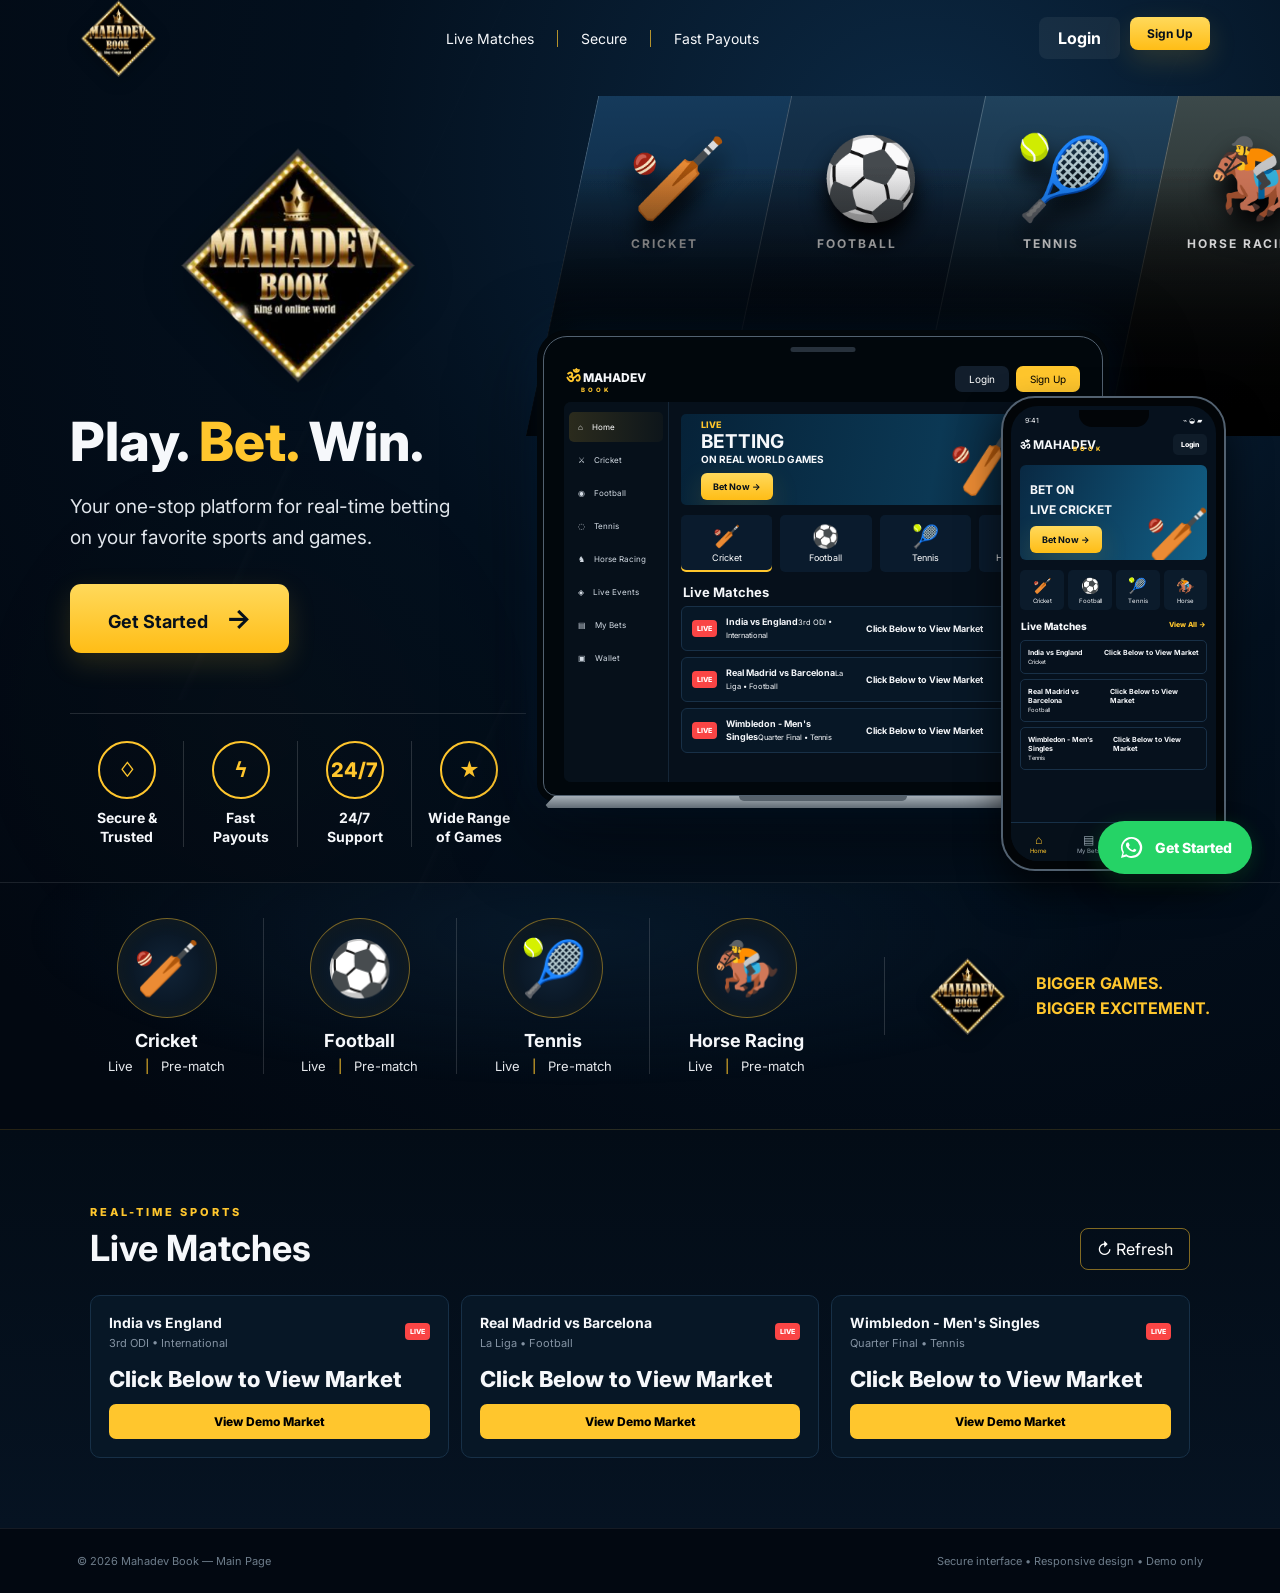
==== commit 4254d6ea: "Added files for Monline" ====
--- a/index.html
+++ b/index.html
@@ -2,619 +2,211 @@
 <html lang="en">
 
 <head>
-  <meta charset="UTF-8">
-  <meta name="viewport" content="width=device-width, initial-scale=1.0">
-  <title>Mahadev | Ayodhya Taxi Service & Spiritual Guides</title>
-  <link rel="apple-touch-icon" sizes="180x180" href="/apple-touch-icon.png">
-  <link rel="icon" type="image/png" sizes="32x32" href="/favicon-32x32.png">
-  <link rel="icon" type="image/png" sizes="16x16" href="/favicon-16x16.png">
-  <link rel="manifest" href="/site.webmanifest">
-  <link
-    href="https://fonts.googleapis.com/css2?family=Playfair+Display:wght@400;700;900&family=Mukta:wght@300;400;600;700&display=swap"
-    rel="stylesheet" />
-  <link rel="stylesheet" href="./style.css">
-  <link
-    href="https://fonts.googleapis.com/css2?family=Cinzel:wght@700;900&family=Poppins:wght@300;400;600;700&display=swap"
-    rel="stylesheet">
-  <link rel="stylesheet" href="./style.css">
-  <!-- Google Tag Manager -->
-  <script>(function (w, d, s, l, i) {
-      w[l] = w[l] || []; w[l].push({
-        'gtm.start':
-          new Date().getTime(), event: 'gtm.js'
-      }); var f = d.getElementsByTagName(s)[0],
-        j = d.createElement(s), dl = l != 'dataLayer' ? '&l=' + l : ''; j.async = true; j.src =
-          'https://www.googletagmanager.com/gtm.js?id=' + i + dl; f.parentNode.insertBefore(j, f);
-    })(window, document, 'script', 'dataLayer', 'GTM-WVDV2TL6');</script>
-  <!-- End Google Tag Manager -->
+  <meta charset="UTF-8" />
+  <meta name="viewport" content="width=device-width, initial-scale=1.0, viewport-fit=cover" />
+  <meta name="description" content="Mahadev Book — sports entertainment landing page demo." />
+  <title>Mahadev Book | Play. Bet. Win.</title>
+  <link rel="stylesheet" href="styles.css" />
 </head>
 
-<div id="toast" class="toast"></div>
-
 <body>
-  <!-- Google Tag Manager (noscript) -->
-  <noscript><iframe src="https://www.googletagmanager.com/ns.html?id=GTM-WVDV2TL6" height="0" width="0"
-      style="display:none;visibility:hidden"></iframe></noscript>
-  <!-- End Google Tag Manager (noscript) -->
-  <!-- NAVBAR -->
-  <nav>
-    <a href="#" class="nav-brand">
-      <div class="nav-logo-circle">
-        <img
-          src="[data-uri]"
-          alt="Mahadev Logo" />
-      </div>
-      <div class="nav-brand-text">
-        <span class="name">Mahadev</span>
-        <span class="tagline">Ayodhya Travels</span>
-      </div>
+  <div class="page-glow"></div>
+
+  <header class="site-header">
+    <a class="brand" href="#home" aria-label="Mahadev Book home">
+      <img class="header-logo" src="MDbook-header-clean.png" alt="Mahadev Book logo" />
     </a>
-    <ul class="nav-links">
-      <li><a href="#services">Services</a></li>
-      <li><a href="#destinations">Destinations</a></li>
-      <li><a href="#gallery">Gallery</a></li>
-      <li><a href="#about">Why Us</a></li>
-      <li><a href="#book" class="nav-cta">📞 Book Now</a></li>
-    </ul>
-  </nav>
-
-  <!-- HERO -->
-  <section class="hero">
-    <div class="hero-bg"></div>
-    <div class="hero-pattern"></div>
-    <div class="floating-symbol">🕉️</div>
-    <div class="floating-symbol">🪔</div>
-    <div class="floating-symbol">🛕</div>
-
-    <div class="hero-content">
-      <div class="hero-badge"><span>🛕</span> Ayodhya Dham, Uttar Pradesh</div>
-      <p class="hero-sanskrit">— अतिथि देवो भव: —</p>
-      <h1>Your Trusted Guide to<br /><em>Holy Ayodhya & Varanasi</em></h1>
-      <p>Premium taxi services and certified spiritual guides for Ram Mandir, Hanumangarhi, Kanak Bhawan, Kashi
-        Vishwanath Temple, Dashashwamedh Ghat & all sacred
-        sites. Comfortable, reliable, and always on time.</p>
-      <div class="hero-actions">
-        <a href="#book" class="btn-primary">📋 Get Free Quote</a>
-        <a href="tel:+918858215788" class="btn-secondary">📞 Call Now</a>
-      </div>
-      <div class="hero-trust">
-        <div class="trust-item">
-          <div class="dot"></div> AC Cabs Available
-        </div>
-        <div class="trust-item">
-          <div class="dot"></div> Airport Transfers
-        </div>
-        <div class="trust-item">
-          <div class="dot"></div> Certified Guides
-        </div>
-        <div class="trust-item">
-          <div class="dot"></div> 24/7 Support
-        </div>
-      </div>
+
+    <nav class="desktop-nav" aria-label="Primary navigation">
+      <a href="#matches">Live Matches</a>
+      <span></span>
+      <a href="#features">Secure</a>
+      <span></span>
+      <a href="#sports">Fast Payouts</a>
+    </nav>
+
+    <div class="header-actions">
+      <a href="https://mahadevonline.app" class="button-link"><button class="ghost-btn"
+          data-modal="login">Login</button></a>
+      <a href="https://mahadevonline.app" class="button-link"><button class="gold-btn small" data-modal="signup">Sign
+          Up</button></a>
+      <button class="menu-btn" id="menuBtn" aria-label="Open menu">☰</button>
     </div>
-  </section>
-
-  <!-- BOOKING FORM -->
-  <section class="booking-section" id="book">
-    <div class="booking-wrapper">
-      <div class="booking-info">
-        <div class="section-badge">⚡ Quick Booking</div>
-        <h2>Start Your <span>Divine Journey</span> Today</h2>
-        <p>Fill in your details and we'll get back with a customised quote within minutes. Or simply call us directly —
-          we're always available.</p>
-        <div class="quick-contact">
-          <a href="tel:+918858215788">
-            <span class="icon">📞</span>
-            — Call us Directly
-          </a>
-          <a href="https://wa.me/918858215788?text=Hi, I wanted to inquire about your services" target="_blank">
-            <span class="icon">💬</span>
-            WhatsApp Us Anytime
-          </a>
-          <a href="mailto:contact@Mahadev.com">
-            <span class="icon">✉️</span>
-            <span>contact@Mahadev.com</span>
-          </a>
-        </div>
-      </div>
-
-      <div class="booking-form">
-        <div class="form-title">Get Instant Quote</div>
-        <div class="form-sub">Free, no-commitment quote within minutes</div>
-
-        <div class="form-grid">
-          <div class="form-group">
-            <label>Your Name</label>
-            <input type="text" id="name" placeholder="Your Name" />
-          </div>
-          <div class="form-group">
-            <label>Phone Number</label>
-            <input type="tel" id="phone" name="phone" pattern="[6-9][0-9]{9}" maxlength="10" required
-              placeholder="10 Digit Mobile Number" />
-            <small id="phoneHelp" class="phone-help">
-              Please enter a valid 10 digit Indian mobile number.
-            </small>
-          </div>
-          <div class="form-group">
-            <label>Travel Date</label>
-            <input type="date" id="travelDate" />
-          </div>
-          <div class="form-group">
-            <label>No. of People</label>
-            <select id="people">
-              <option>1–2 People</option>
-              <option>3–4 People</option>
-              <option>5–6 People</option>
-              <option>7+ People</option>
-            </select>
-          </div>
-          <div class="form-group full">
-            <label>Service Required</label>
-            <div class="service-pills">
-              <button type="button" class="pill active" onclick="togglePill(this)">🚗 Taxi Service</button>
-              <button type="button" class="pill" onclick="togglePill(this)">🧭 Tour Guide</button>
-              <button type="button" class="pill" onclick="togglePill(this)">🎁 Taxi + Guide</button>
-              <button type="button" class="pill" onclick="togglePill(this)">✈️ Airport Transfer</button>
-              <button type="button" class="pill" onclick="togglePill(this)">🏨 Hotels</button>
+  </header>
+
+  <div class="mobile-menu" id="mobileMenu">
+    <a href="#matches">Live Matches</a>
+    <a href="#features">Secure</a>
+    <a href="#sports">Fast Payouts</a>
+  </div>
+
+  <main>
+    <section class="hero" id="home">
+      <div class="hero-copy">
+        <img class="hero-logo" src="MDbook-clean.png" alt="Mahadev Book logo" />
+
+        <h1>Play. <span>Bet.</span> Win.</h1>
+        <p>Your one-stop platform for real-time betting<br class="desktop-only" /> on your favorite sports and games.
+        </p>
+        <a href="https://mahadevonline.app" class="button-link"><button class="gold-btn hero-btn"
+            data-modal="signup">Get Started <b>→</b></button></a>
+
+        <div class="trust-grid" id="features">
+          <div class="trust-item">
+            <div class="trust-icon">♢</div><b>Secure &amp;<br />Trusted</b>
+          </div>
+          <div class="trust-item">
+            <div class="trust-icon">ϟ</div><b>Fast<br />Payouts</b>
+          </div>
+          <div class="trust-item">
+            <div class="trust-icon">24/7</div><b>24/7<br />Support</b>
+          </div>
+          <div class="trust-item">
+            <div class="trust-icon">★</div><b>Wide Range<br />of Games</b>
+          </div>
+        </div>
+      </div>
+
+      <div class="hero-visual" aria-label="Sports betting dashboard preview">
+        <div class="sport-collage">
+          <div class="sport-panel cricket"><span>🏏</span><b>CRICKET</b></div>
+          <div class="sport-panel football"><span>⚽</span><b>FOOTBALL</b></div>
+          <div class="sport-panel tennis"><span>🎾</span><b>TENNIS</b></div>
+          <div class="sport-panel horse"><span>🏇</span><b>HORSE RACING</b></div>
+        </div>
+
+        <div class="laptop">
+          <div class="screen">
+            <div class="dashboard-top">
+              <div class="mini-brand"><span>ॐ</span> MAHADEV <small>BOOK</small></div>
+              <div><a href="https://mahadevonline.app" class="button-link"><button class="dash-login"
+                    data-modal="login">Login</button></a><a href="https://mahadevonline.app" class="button-link"><button
+                    class="dash-signup" data-modal="signup">Sign Up</button></a></div>
             </div>
-          </div>
-          <div class="form-group full">
-            <label>Any Special Requirement?</label>
-            <textarea id="specialReq" placeholder="E.g. specific temples, pickup location, return trip..."></textarea>
-          </div>
-        </div>
-
-        <button id="submitBtnLeadform" class="submit-btn" onclick="handleSubmit()" disabled>
-          🙏 Get My Free Quote
-        </button>
-        <div class="form-note">✓ No spam &nbsp;·&nbsp; ✓ Quick response &nbsp;·&nbsp; ✓ Best prices guaranteed</div>
-      </div>
+            <div class="dashboard-body">
+              <aside class="side-nav">
+                <a class="active">⌂ <span>Home</span></a>
+                <a>⚔ <span>Cricket</span></a>
+                <a>◉ <span>Football</span></a>
+                <a>◌ <span>Tennis</span></a>
+                <a>♞ <span>Horse Racing</span></a>
+                <a>◈ <span>Live Events</span></a>
+                <a>▤ <span>My Bets</span></a>
+                <a>▣ <span>Wallet</span></a>
+              </aside>
+              <section class="dash-main">
+                <div class="live-banner">
+                  <div>
+                    <small>LIVE</small>
+                    <strong>BETTING</strong>
+                    <span>ON REAL WORLD GAMES</span>
+                    <a href="https://mahadevonline.app" class="button-link"><button class="gold-btn tiny"
+                        data-modal="signup">Bet Now →</button></a>
+                  </div>
+                  <div class="banner-ball">🏏</div>
+                </div>
+                <div class="category-row">
+                  <button class="category active">🏏<span>Cricket</span></button>
+                  <button class="category">⚽<span>Football</span></button>
+                  <button class="category">🎾<span>Tennis</span></button>
+                  <button class="category">🏇<span>Horse Racing</span></button>
+                </div>
+                <div class="match-head"><strong>Live Matches</strong><a href="#matches">View All →</a></div>
+                <div class="match-list" id="dashboardMatches"></div>
+              </section>
+            </div>
+          </div>
+          <div class="laptop-base"></div>
+        </div>
+
+        <div class="phone">
+          <div class="phone-notch"></div>
+          <div class="phone-screen">
+            <div class="phone-top"><span>9:41</span><span>⌁ ◒ ▰</span></div>
+            <div class="mini-brand">ॐ <b>MAHADEV</b><small>BOOK</small><button data-modal="login">Login</button></div>
+            <div class="phone-banner"><b>BET ON<br />LIVE CRICKET</b><a href="https://mahadevonline.app"
+                class="button-link"><button class="gold-btn tiny" data-modal="signup">Bet Now →</button></a></div>
+            <div class="phone-cats">
+              <span>🏏<small>Cricket</small></span><span>⚽<small>Football</small></span><span>🎾<small>Tennis</small></span><span>🏇<small>Horse</small></span>
+            </div>
+            <div class="phone-title">Live Matches <a href="#matches">View All →</a></div>
+            <div class="phone-matches" id="phoneMatches"></div>
+            <div class="phone-nav"><span class="selected">⌂<small>Home</small></span><span>▤<small>My
+                  Bets</small></span><span>▣<small>Wallet</small></span><span>☰<small>More</small></span></div>
+          </div>
+        </div>
+      </div>
+    </section>
+
+    <section class="sports-section" id="sports">
+      <div class="sports-grid">
+        <article class="sport-card">
+          <div class="sport-icon cricket-icon">🏏</div>
+          <h3>Cricket</h3>
+          <p>Live <i>|</i> Pre-match</p>
+        </article>
+        <article class="sport-card">
+          <div class="sport-icon football-icon">⚽</div>
+          <h3>Football</h3>
+          <p>Live <i>|</i> Pre-match</p>
+        </article>
+        <article class="sport-card">
+          <div class="sport-icon tennis-icon">🎾</div>
+          <h3>Tennis</h3>
+          <p>Live <i>|</i> Pre-match</p>
+        </article>
+        <article class="sport-card">
+          <div class="sport-icon horse-icon">🏇</div>
+          <h3>Horse Racing</h3>
+          <p>Live <i>|</i> Pre-match</p>
+        </article>
+      </div>
+      <div class="tagline"><img class="tagline-logo" src="MDbook-header-clean.png" alt="Mahadev Book logo" /><b>BIGGER
+          GAMES.<br />BIGGER EXCITEMENT.</b></div>
+    </section>
+
+    <section class="matches-section" id="matches">
+      <div class="section-heading">
+        <div><span>REAL-TIME SPORTS</span>
+          <h2>Live Matches</h2>
+        </div>
+        <button class="outline-btn" id="refreshBtn">↻ Refresh</button>
+      </div>
+      <div class="public-matches" id="publicMatches"></div>
+    </section>
+  </main>
+
+  <footer>
+    <span>© 2026 Mahadev Book — Main Page</span>
+    <span>Secure interface • Responsive design • Demo only</span>
+  </footer>
+
+
+  <a class="whatsapp-float" href="https://wa.me/919999999999?text=Hi" target="_blank" rel="noopener noreferrer"
+    aria-label="Get Started on WhatsApp">
+    <span class="whatsapp-icon" aria-hidden="true"><svg viewBox="0 0 32 32">
+        <path
+          d="M16 3.5a12.45 12.45 0 0 0-10.7 18.8L3.5 28.5l6.4-1.7A12.5 12.5 0 1 0 16 3.5Zm0 22.7c-2 0-4-.6-5.7-1.8l-.4-.3-3.8 1 1-3.7-.3-.4A10.2 10.2 0 1 1 16 26.2Zm5.6-7.6c-.3-.2-1.8-.9-2.1-1-.3-.1-.5-.2-.7.2-.2.3-.8 1-1 1.2-.2.2-.4.2-.7.1-.3-.2-1.3-.5-2.5-1.6-.9-.8-1.6-1.8-1.8-2.1-.2-.3 0-.5.1-.7l.5-.6c.2-.2.2-.4.3-.6.1-.2 0-.5 0-.7-.1-.2-.7-1.7-1-2.3-.3-.6-.5-.5-.7-.5h-.6c-.2 0-.6.1-.9.4-.3.3-1.1 1-1.1 2.5s1.1 2.9 1.2 3.1c.2.2 2.1 3.2 5.1 4.5.7.3 1.3.5 1.7.6.7.2 1.4.2 1.9.1.6-.1 1.8-.7 2.1-1.4.3-.7.3-1.3.2-1.4-.1-.1-.3-.2-.6-.3Z" />
+      </svg></span>
+    <span>Get Started</span>
+  </a>
+
+  <div class="modal-backdrop" id="modalBackdrop">
+    <div class="modal" role="dialog" aria-modal="true">
+      <button class="modal-close" id="modalClose">×</button>
+      <div class="modal-trident">🔱</div>
+      <h2 id="modalTitle">Welcome Back</h2>
+      <p id="modalText">This front-end is a demonstration. No real-money transactions are enabled.</p>
+      <form id="demoForm">
+        <label>Email<input type="email" required placeholder="you@example.com" /></label>
+        <label>Password<input type="password" required minlength="6" placeholder="••••••••" /></label>
+        <button class="gold-btn full" type="submit">Continue</button>
+      </form>
+      <small id="formMessage"></small>
     </div>
-  </section>
-
-  <!-- SERVICES -->
-  <section class="services-section" id="services">
-    <div class="section-header">
-      <div class="section-badge">🛕 What We Offer</div>
-      <h2>Sacred Services for Your<br /><span>Ayodhya & Kashi Yatra</span></h2>
-      <p>Everything you need for a peaceful and spiritually fulfilling visit to the holy city.</p>
-    </div>
-
-    <div class="services-grid">
-      <div class="service-card">
-        <div class="service-card-header">
-          <span class="service-icon">🚗</span>
-          <h3>Ayodhya & Varanasi Taxi Service</h3>
-        </div>
-        <div class="service-card-body">
-          <p>Comfortable, air-conditioned cabs for all major temples and local sightseeing across Ayodhya Dham.</p>
-          <ul class="service-features">
-            <li>Ram Mandir & Hanumangarhi</li>
-            <li>Kanak Bhawan & Dashrath Mahal</li>
-            <li>Dashashwamedh Ghat Evening Aarti</li>
-            <li>Kashi Vishwanath Temple</li>
-          </ul>
-          <a href="#book" class="service-card-link">Book a Cab →</a>
-        </div>
-      </div>
-
-      <div class="service-card">
-        <div class="service-card-header">
-          <span class="service-icon">✈️</span>
-          <h3>Airport Transfers</h3>
-        </div>
-        <div class="service-card-body">
-          <p>Punctual, stress-free pickup and drop from both Ayodhya and Lucknow airports directly to your hotel.</p>
-          <ul class="service-features">
-            <li>Ayodhya Airport (AYJ)</li>
-            <li>Lucknow Airport (LKO)</li>
-            <li>Varanasi Airport (VNS)</li>
-            <li>Flight tracking for delays</li>
-          </ul>
-          <a href="#book" class="service-card-link">Book Transfer →</a>
-        </div>
-      </div>
-
-      <div class="service-card">
-        <div class="service-card-header">
-          <span class="service-icon">🧭</span>
-          <h3>Expert Local Guides</h3>
-        </div>
-        <div class="service-card-body">
-          <p>Certified guides with deep knowledge of Ramayana history, temple rituals, and spiritual significance.</p>
-          <ul class="service-features">
-            <li>English & Hindi speaking</li>
-            <li>Ramayana storytelling</li>
-            <li>Temple etiquette guidance</li>
-            <li>Custom tour planning</li>
-          </ul>
-          <a href="#book" class="service-card-link">Hire a Guide →</a>
-        </div>
-      </div>
-    </div>
-  </section>
-
-  <!-- DESTINATIONS -->
-  <section class="destinations-section" id="destinations">
-    <div class="section-header">
-      <div class="section-badge">📍 Sacred Sites</div>
-      <h2>Holy Places We <span>Cover</span></h2>
-      <p>From the grand Ram Mandir to peaceful ghats — we take you everywhere.</p>
-    </div>
-
-    <div class="destinations-grid">
-      <div class="dest-card">
-        <span class="dest-emoji">🛕</span>
-        <h4>Ram Mandir</h4>
-        <p>Ayodhya Dham</p>
-      </div>
-      <div class="dest-card">
-        <span class="dest-emoji">🐒</span>
-        <h4>Hanumangarhi</h4>
-        <p>Sacred fortress temple</p>
-      </div>
-      <div class="dest-card">
-        <span class="dest-emoji">🌊</span>
-        <h4>Saryu Ghat</h4>
-        <p>Evening aarti & holy dip</p>
-      </div>
-      <div class="dest-card">
-        <span class="dest-emoji">🪙</span>
-        <h4>Kanak Bhawan</h4>
-        <p>Divine golden temple</p>
-      </div>
-      <div class="dest-card">
-        <span class="dest-emoji">🌊</span>
-        <h4>Dashashwamedh Ghat</h4>
-        <p>Evening aarti & holy dip</p>
-      </div>
-      <div class="dest-card">
-        <span class="dest-emoji">🕉️</span>
-        <h4>Kashi Vishwnath Mandir</h4>
-        <p>Divine Gold Temple</p>
-      </div>
-
-      <div class="dest-card">
-        <span class="dest-emoji">🙏</span>
-        <h4>Treta Ka Thakur</h4>
-        <p>Ancient Ram temple</p>
-      </div>
-
-      <div class="dest-card">
-        <span class="dest-emoji">🌸</span>
-        <h4>All Sacred Sites</h4>
-        <p>Custom full-day tours</p>
-      </div>
-    </div>
-  </section>
-
-  <!-- WHY US -->
-  <section class="why-section" id="about">
-    <div class="why-grid">
-      <div class="why-content">
-        <div class="section-badge">✨ Why Mahadev</div>
-        <h2>Trusted by Pilgrims<br />Across <span>All India</span></h2>
-        <p>We're not just a taxi service — we're your spiritual companions. Every journey is handled with care,
-          reverence, and a deep love for Ayodhya.</p>
-        <div class="stats-grid">
-          <div class="stat-card">
-            <div class="stat-number">5000+</div>
-            <div class="stat-label">Happy Pilgrims</div>
-          </div>
-          <div class="stat-card">
-            <div class="stat-number">100%</div>
-            <div class="stat-label">AC Fleet</div>
-          </div>
-          <div class="stat-card">
-            <div class="stat-number">24/7</div>
-            <div class="stat-label">Available</div>
-          </div>
-          <div class="stat-card">
-            <div class="stat-number">10+</div>
-            <div class="stat-label">Sacred Sites</div>
-          </div>
-        </div>
-      </div>
-
-      <div class="why-features">
-        <div class="why-feature">
-          <div class="feature-icon-wrap">🛡️</div>
-          <div class="feature-text">
-            <h4>Safe & Reliable</h4>
-            <p>Verified drivers, clean vehicles, and real-time trip tracking for your complete peace of mind.</p>
-          </div>
-        </div>
-        <div class="why-feature">
-          <div class="feature-icon-wrap">💰</div>
-          <div class="feature-text">
-            <h4>Transparent Pricing</h4>
-            <p>No hidden charges. Fixed rates with free quotes before you confirm your booking.</p>
-          </div>
-        </div>
-        <div class="why-feature">
-          <div class="feature-icon-wrap">🙏</div>
-          <div class="feature-text">
-            <h4>Spiritual Expertise</h4>
-            <p>Our local guides are devotees themselves — bringing genuine reverence to every tour.</p>
-          </div>
-        </div>
-        <div class="why-feature">
-          <div class="feature-icon-wrap">⚡</div>
-          <div class="feature-text">
-            <h4>Instant Response</h4>
-            <p>WhatsApp or call us and we respond within minutes — even on festival days.</p>
-          </div>
-        </div>
-      </div>
-    </div>
-  </section>
-
-  <!-- TESTIMONIALS -->
-  <section class="testimonials-section">
-    <div class="section-header">
-      <div class="section-badge">💬 Testimonials</div>
-      <h2>What Pilgrims Say <span>About Us</span></h2>
-    </div>
-
-    <div class="testimonials-grid">
-      <div class="testimonial-card">
-        <div class="stars">★★★★★</div>
-        <span class="quote-mark">"</span>
-        <p class="testimonial-text">The driver was very punctual and knowledgeable. He took us to all the key temples
-          and explained the significance of each. Ram Mandir darshan was made so easy!</p>
-        <div class="testimonial-author">
-          <div class="author-avatar">SK</div>
-          <div>
-            <div class="author-name">Suresh Kumar</div>
-            <div class="author-from">Mumbai, Maharashtra</div>
-          </div>
-        </div>
-      </div>
-
-      <div class="testimonial-card">
-        <div class="stars">★★★★★</div>
-        <span class="quote-mark">"</span>
-        <p class="testimonial-text">Booked the Taxi + Guide package. The guide made the entire Ramayana come alive at
-          every site. Truly a divine experience. Highly recommend Mahadev!</p>
-        <div class="testimonial-author">
-          <div class="author-avatar">PR</div>
-          <div>
-            <div class="author-name">Priya Rajesh</div>
-            <div class="author-from">Chennai, Tamil Nadu</div>
-          </div>
-        </div>
-      </div>
-
-      <div class="testimonial-card">
-        <div class="stars">★★★★★</div>
-        <span class="quote-mark">"</span>
-        <p class="testimonial-text">Airport pickup was smooth, cab was clean and AC. Got a great price too. They helped
-          us plan our 2-day itinerary on WhatsApp the night before. Very professional!</p>
-        <div class="testimonial-author">
-          <div class="author-avatar">AV</div>
-          <div>
-            <div class="author-name">Anil Verma</div>
-            <div class="author-from">Delhi, NCR</div>
-          </div>
-        </div>
-      </div>
-    </div>
-  </section>
-
-  <!-- GALLERY SLIDER -->
-  <section class="slider-section" id="gallery">
-    <div class="slider-header">
-      <div class="section-badge">📸 Gallery & Offers</div>
-      <h2>Experiences & <span>Special Deals</span></h2>
-      <p>Swipe to explore pilgrim moments, sacred sites & exclusive travel offers</p>
-    </div>
-
-    <div class="slider-outer">
-      <div class="slider-track" id="sliderTrack">
-
-        <!-- SLIDE 1: Experience -->
-        <div class="slide-card">
-          <div class="slide-placeholder" style="background: linear-gradient(145deg, #3D1500, #6B2A00);">
-            <span class="ph-icon">🛕</span>
-            <span class="ph-label">Add your Ram Mandir photo here</span>
-          </div>
-          <div class="slide-overlay">
-            <span class="slide-tag">Experience</span>
-            <h4>Ram Mandir Darshan</h4>
-            <p>Divine blessings at the grand Ram Mandir, Ayodhya</p>
-          </div>
-        </div>
-
-        <!-- SLIDE 2: Discount Poster -->
-        <div class="slide-card">
-          <div class="slide-placeholder" style="background: linear-gradient(145deg, #CC4400, #FF6B00);">
-            <span class="ph-icon">🎉</span>
-            <div style="text-align:center; padding: 0 20px;">
-              <div
-                style="font-family:'Playfair Display',serif; font-size:1.8rem; font-weight:900; color:#fff; line-height:1.1; margin-bottom:8px;">
-                20% OFF</div>
-              <div style="color:rgba(255,255,255,0.85); font-size:1rem; font-weight:600;">Taxi + Guide Package</div>
-              <div style="color:rgba(255,255,255,0.6); font-size:0.8rem; margin-top:6px;">Book before March 31</div>
-            </div>
-          </div>
-          <div class="slide-overlay">
-            <span class="slide-tag">Special Offer</span>
-            <h4>Season Discount — 20% Off</h4>
-            <p>Combo Taxi + Guide package at unbeatable price</p>
-          </div>
-        </div>
-
-        <!-- SLIDE 3: Experience -->
-        <div class="slide-card">
-          <div class="slide-placeholder" style="background: linear-gradient(145deg, #1A3A00, #2D6000);">
-            <span class="ph-icon">🌊</span>
-            <span class="ph-label">Add your Saryu Ghat photo here</span>
-          </div>
-          <div class="slide-overlay">
-            <span class="slide-tag">Experience</span>
-            <h4>Saryu Ghat Evening Aarti</h4>
-            <p>Witness the breathtaking river aarti at sunset</p>
-          </div>
-        </div>
-
-        <!-- SLIDE 4: Informational Poster -->
-        <div class="slide-card">
-          <div class="slide-placeholder" style="background: linear-gradient(145deg, #1A0A2E, #2D1060);">
-            <span class="ph-icon">✈️</span>
-            <div style="text-align:center; padding: 0 20px;">
-              <div
-                style="font-family:'Playfair Display',serif; font-size:1.3rem; font-weight:700; color:#fff; line-height:1.3; margin-bottom:10px;">
-                Airport to Ayodhya</div>
-              <div style="color:rgba(255,255,255,0.75); font-size:0.88rem; line-height:1.6;">✓ Lucknow (LKO)<br />✓
-                Ayodhya (AYJ)<br />✓ Meet & Greet<br />✓ Fixed Pricing</div>
-            </div>
-          </div>
-          <div class="slide-overlay">
-            <span class="slide-tag">Service Info</span>
-            <h4>Seamless Airport Transfers</h4>
-            <p>From both Lucknow & Ayodhya airports</p>
-          </div>
-        </div>
-
-        <!-- SLIDE 5: Experience -->
-        <div class="slide-card">
-          <div class="slide-placeholder" style="background: linear-gradient(145deg, #3D2A00, #7A5000);">
-            <span class="ph-icon">🐒</span>
-            <span class="ph-label">Add your Hanumangarhi photo here</span>
-          </div>
-          <div class="slide-overlay">
-            <span class="slide-tag">Experience</span>
-            <h4>Hanumangarhi Blessings</h4>
-            <p>Sacred fort-temple of Lord Hanuman</p>
-          </div>
-        </div>
-
-        <!-- SLIDE 6: Promo Poster -->
-        <div class="slide-card">
-          <div class="slide-placeholder" style="background: linear-gradient(145deg, #7A0000, #CC0000);">
-            <span class="ph-icon">👨‍👩‍👧‍👦</span>
-            <div style="text-align:center; padding: 0 20px;">
-              <div
-                style="font-family:'Playfair Display',serif; font-size:1.4rem; font-weight:700; color:#fff; line-height:1.3; margin-bottom:10px;">
-                Family Yatra Package</div>
-              <div style="color:rgba(255,255,255,0.75); font-size:0.88rem; line-height:1.7;">✓ AC Cab for 6<br />✓
-                Expert Guide Included<br />✓ All Major Temples<br />✓ Best Price Guaranteed</div>
-            </div>
-          </div>
-          <div class="slide-overlay">
-            <span class="slide-tag">Package</span>
-            <h4>Family Yatra — All Inclusive</h4>
-            <p>Cab + Guide + 10 temples in one day</p>
-          </div>
-        </div>
-
-        <!-- SLIDE 7: Experience -->
-        <div class="slide-card">
-          <div class="slide-placeholder" style="background: linear-gradient(145deg, #002040, #004080);">
-            <span class="ph-icon">🪔</span>
-            <span class="ph-label">Add your Deepotsav photo here</span>
-          </div>
-          <div class="slide-overlay">
-            <span class="slide-tag">Festival</span>
-            <h4>Deepotsav — Diwali in Ayodhya</h4>
-            <p>Millions of diyas light up the holy city</p>
-          </div>
-        </div>
-
-        <!-- SLIDE 8: Testimonial Poster -->
-        <div class="slide-card">
-          <div class="slide-placeholder" style="background: linear-gradient(145deg, #0A2A00, #1A5500);">
-            <span class="ph-icon">⭐</span>
-            <div style="text-align:center; padding: 0 24px;">
-              <div style="color:var(--gold-light); font-size:1.1rem; letter-spacing:2px; margin-bottom:12px;">★★★★★
-              </div>
-              <div style="color:rgba(255,255,255,0.85); font-size:0.9rem; line-height:1.7; font-style:italic;">"Best
-                experience in Ayodhya. The guide made Lord Ram's story come alive at every temple!"</div>
-              <div style="color:rgba(255,255,255,0.5); font-size:0.78rem; margin-top:12px;">— Priya R., Chennai</div>
-            </div>
-          </div>
-          <div class="slide-overlay">
-            <span class="slide-tag">Review</span>
-            <h4>Loved by Pilgrims Nationwide</h4>
-            <p>5-star rated on Google & WhatsApp</p>
-          </div>
-        </div>
-
-      </div><!-- end slider-track -->
-    </div><!-- end slider-outer -->
-
-    <div class="slider-arrows">
-      <button class="slider-arrow" id="sliderPrev" aria-label="Previous">&#8592;</button>
-      <button class="slider-arrow" id="sliderNext" aria-label="Next">&#8594;</button>
-    </div>
-
-    <div class="slider-dots" id="sliderDots"></div>
-
-    <div class="slider-upload-hint">
-      💡 <span>To add your adventure trip photos:</span> Send us at <a href="mailto:contact@Mahadev.com">
-        contact@Mahadev.com</a>
-      <!-- Replace the placeholder slides above with
-      <code style="color:var(--saffron-light);">&lt;img src="your-photo.jpg" class="slide-img"&gt;</code>
-      inside each <code style="color:var(--saffron-light);">.slide-card</code> -->
-    </div>
-  </section>
-
-  <!-- FOOTER -->
-  <footer>
-    <div class="footer-top">
-      <div class="footer-brand">
-        <div class="footer-brand-logo">
-          <img
-            src="[data-uri]"
-            alt="Mahadev Logo" class="footer-logo-img" />
-          <div>
-            <div class="name">Mahadev</div>
-            <div class="tagline">Ayodhya & Varanasi Taxi & Guides</div>
-          </div>
-        </div>
-        <p>Your trusted travel partner in Ayodhya Dham & Varanasi. We make every pilgrimage comfortable, meaningful, and
-          spiritually fulfilling.</p>
-        <a href="tel:+918858215788" class="footer-phone">📞 +91 70544 31143</a>
-      </div>
-
-      <div class="footer-col">
-        <h4>Services</h4>
-        <ul>
-          <li><a href="#book">Ayodhya & Varanasi Taxi</a></li>
-          <li><a href="#book">Airport Transfer</a></li>
-          <li><a href="#book">Local Guide</a></li>
-          <li><a href="#book">Tour Packages</a></li>
-        </ul>
-      </div>
-
-      <div class="footer-col">
-        <h4>Contact</h4>
-        <ul>
-          <li><a href="tel:+918858215788">📞 +91 70544 31143</a></li>
-          <li><a href="mailto:contact@Mahadev.com">✉️ contact@Mahadev.com</a></li>
-          <li><a href="#">📍 Ayodhya Dham, UP</a></li>
-          <li><a href="https://wa.me/918858215788?text=Hi, I wanted to inquire about your services">💬 WhatsApp Us</a>
-          </li>
-        </ul>
-      </div>
-    </div>
-
-    <div class="footer-bottom">
-      <p>© 2026 Mahadev Travels. All rights reserved. Made with <span>❤️</span> for pilgrims.</p>
-      <a href="/privacy-policy/">Privacy Policy</a>
-      <p style="color:rgba(255,255,255,0.2); font-size:0.75rem;">— जय श्री राम —</p>
-    </div>
-  </footer>
-
-  <!-- STICKY CALL FAB -->
-  <div class="sticky-call">
-    <a href="https://wa.me/918858215788?text=Hi, I wanted to inquire about your services" class="wa-fab" target="_blank"
-      title="WhatsApp">💬</a>
-    <a href="tel:+918858215788" class="call-fab" title="Call Now">📞</a>
   </div>
 
-  <script data-cfasync="false" src="/cdn-cgi/scripts/5c5dd728/cloudflare-static/email-decode.min.js"></script>
-  <script src="./script.js"></script>
+  <script src="script.js"></script>
 </body>
 
 </html>
--- a/styles.css
+++ b/styles.css
@@ -0,0 +1,169 @@
+@import url('https://fonts.googleapis.com/css2?family=Inter:wght@400;500;600;700;800;900&family=Rajdhani:wght@600;700&display=swap');
+
+:root{
+  --bg:#020b16;
+  --bg2:#061321;
+  --panel:#071727;
+  --panel2:#0b1c2e;
+  --gold:#ffc62d;
+  --gold2:#ffdf67;
+  --text:#f6f8fb;
+  --muted:#a7b2bf;
+  --line:rgba(255,198,45,.25);
+  --red:#ff4d4d;
+}
+*{box-sizing:border-box}
+html{scroll-behavior:smooth}
+body{margin:0;background:radial-gradient(circle at 72% 10%,#0c2944 0,#03101e 34%,#020811 72%);color:var(--text);font-family:Inter,Arial,sans-serif;overflow-x:hidden}
+body:before{content:"";position:fixed;inset:0;pointer-events:none;opacity:.17;background-image:linear-gradient(115deg,transparent 0 49%,rgba(255,255,255,.05) 49.2%,transparent 50%),radial-gradient(circle at 20% 80%,rgba(255,198,45,.08),transparent 30%);background-size:700px 700px,100% 100%}
+a{color:inherit;text-decoration:none}
+button{font:inherit;border:0;cursor:pointer}
+.site-header{height:76px;display:flex;align-items:center;justify-content:space-between;padding:0 5.5vw;position:absolute;top:0;left:0;right:0;z-index:20}
+.brand{display:flex;align-items:center;flex:0 0 auto}.header-logo{display:block;width:96px;height:78px;object-fit:contain;object-position:center;filter:drop-shadow(0 4px 8px rgba(0,0,0,.25))}
+.desktop-nav{display:flex;gap:23px;align-items:center;font-size:14px}.desktop-nav span{height:17px;width:1px;background:var(--gold);opacity:.7}.desktop-nav a:hover{color:var(--gold)}
+.header-actions{display:flex;gap:10px}.ghost-btn,.gold-btn{border-radius:8px;padding:11px 19px;font-weight:700}.ghost-btn{background:rgba(255,255,255,.06);color:white}.ghost-btn:hover{background:rgba(255,255,255,.12)}.gold-btn{background:linear-gradient(180deg,#ffd95b,#ffbd16);color:#06101b;box-shadow:0 10px 28px rgba(255,198,45,.15)}.gold-btn:hover{transform:translateY(-1px);filter:brightness(1.05)}.gold-btn.small{padding:9px 17px;font-size:12px}.menu-btn{display:none;background:none;color:white;font-size:24px}
+.mobile-menu{display:none}
+
+.hero{min-height:820px;position:relative;padding:145px 5.5vw 35px;display:grid;grid-template-columns:40% 60%;align-items:center;gap:10px}
+.hero-copy{position:relative;z-index:5;max-width:570px}
+.hero-logo{
+  display:block;
+  width:min(100%, 240px);
+  height:auto;
+  margin:0 auto 28px;
+  object-fit:contain;
+  filter:drop-shadow(0 10px 22px rgba(0,0,0,.28));
+}.trident{font-size:82px;color:var(--gold);height:85px;line-height:1;filter:drop-shadow(0 0 14px rgba(255,198,45,.15));margin-left:170px}.logo-word{font-family:Rajdhani,Inter,sans-serif;font-weight:700;font-size:68px;letter-spacing:2px;line-height:.92;text-shadow:2px 2px 0 #fff}.logo-book{display:flex;align-items:center;gap:17px;color:var(--gold);font-size:42px;font-weight:800;letter-spacing:10px;margin:8px 0 38px}.logo-book i{display:block;width:78px;height:2px;background:var(--gold)}
+.hero h1{font-size:54px;line-height:1.05;margin:0 0 20px;font-weight:800}.hero h1 span{color:var(--gold)}.hero-copy>p{font-size:19px;line-height:1.65;color:#e0e5eb;margin:0 0 30px}.hero-btn{padding:18px 38px;font-size:18px;border-radius:11px}.hero-btn b{font-size:27px;margin-left:14px}
+.trust-grid{display:grid;grid-template-columns:repeat(4,1fr);border-top:1px solid rgba(255,255,255,.13);margin-top:60px;padding-top:27px}.trust-item{text-align:center;border-right:1px solid rgba(255,255,255,.15);min-height:105px;display:flex;flex-direction:column;align-items:center;gap:9px}.trust-item:last-child{border-right:0}.trust-item b{font-size:14px;line-height:1.4}.trust-icon{width:58px;height:58px;border:2px solid var(--gold);border-radius:50%;display:grid;place-items:center;color:var(--gold);font-weight:800;font-size:20px}
+
+.hero-visual{height:620px;position:relative;align-self:center}.sport-collage{position:absolute;inset:-90px -9vw auto 2vw;height:340px;display:grid;grid-template-columns:repeat(4,1fr);transform:skewX(-12deg);overflow:hidden;opacity:.98}.sport-panel{display:flex;flex-direction:column;align-items:center;justify-content:flex-start;padding-top:32px;font-size:12px;gap:10px;border-left:1px solid rgba(255,255,255,.22);background:linear-gradient(180deg,#163c5c,#071525)}.sport-panel:nth-child(2){background:linear-gradient(180deg,#16334d,#081525)}.sport-panel:nth-child(3){background:linear-gradient(180deg,#21445d,#071321)}.sport-panel:nth-child(4){background:linear-gradient(180deg,#3e4b4b,#11130f)}.sport-panel span{font-size:80px;filter:drop-shadow(0 18px 12px #000);transform:skewX(12deg)}.sport-panel b{color:#fff;transform:skewX(12deg);letter-spacing:2px}.sport-panel:after{content:"";position:absolute;inset:0;background:linear-gradient(180deg,transparent 20%,rgba(0,0,0,.55));pointer-events:none}
+
+.laptop{position:absolute;left:1%;top:150px;width:82%;z-index:5;filter:drop-shadow(0 25px 40px rgba(0,0,0,.5))}.screen{background:#01070c;border:1px solid #526170;border-radius:24px 24px 13px 13px;padding:20px 20px 13px;box-shadow:0 0 0 6px #02070b,0 0 50px rgba(0,132,255,.12)}.screen:before{content:"";display:block;width:65px;height:5px;border-radius:10px;background:#27313c;position:absolute;top:11px;left:50%;transform:translateX(-50%)}.dashboard-top{height:45px;display:flex;justify-content:space-between;align-items:center;padding:0 2px}.mini-brand{font-size:12px;font-weight:800}.mini-brand span{color:var(--gold);font-size:17px}.mini-brand small{display:block;color:var(--gold);font-size:6px;letter-spacing:3px;margin-left:15px}.dash-login,.dash-signup{font-size:10px;border-radius:7px;padding:7px 14px}.dash-login{background:#121e2c;color:#fff}.dash-signup{background:var(--gold);margin-left:7px}
+.dashboard-body{display:grid;grid-template-columns:105px 1fr;min-height:380px;background:#06101b;border-radius:7px;overflow:hidden}.side-nav{background:#06101a;border-right:1px solid #152637;padding:10px 5px}.side-nav a{display:flex;gap:9px;align-items:center;padding:10px 9px;font-size:8px;color:#d4dce5;border-radius:5px;margin-bottom:3px}.side-nav a.active{background:linear-gradient(90deg,rgba(255,198,45,.15),rgba(255,198,45,.03));color:white}.side-nav a:first-letter{color:var(--gold)}.dash-main{padding:12px}.live-banner{height:91px;border-radius:5px;background:linear-gradient(100deg,#062238,#0b3854 65%,#071727);display:flex;align-items:center;justify-content:space-between;padding:12px 20px;overflow:hidden}.live-banner strong{display:block;font-size:19px}.live-banner span{display:block;font-size:10px;font-weight:700}.live-banner small{display:block;color:var(--gold);font-size:9px;font-weight:800}.banner-ball{font-size:60px;transform:rotate(-12deg);margin-right:25px}.gold-btn.tiny{padding:8px 12px;font-size:9px;border-radius:6px;margin-top:8px}
+.category-row{display:grid;grid-template-columns:repeat(4,1fr);gap:8px;margin:10px 0}.category{height:57px;background:#0a1b2d;color:#fff;border-radius:5px;font-size:22px}.category span{display:block;font-size:9px;margin-top:3px}.category.active{box-shadow:inset 0 -2px var(--gold)}
+.match-head{display:flex;justify-content:space-between;align-items:center;font-size:13px;margin:12px 2px 6px}.match-head a{font-size:9px;color:#d7dde4}.match{display:grid;grid-template-columns:1fr 130px 70px;align-items:center;background:#071726;border:1px solid #183047;border-radius:6px;padding:8px 10px;margin-bottom:6px;font-size:9px}.match .event{display:flex;gap:9px;align-items:center}.live-pill{background:#fa4545;color:white;border-radius:4px;padding:4px 5px;font-size:7px;font-weight:800}.match .teams{line-height:1.5}.match .score{text-align:center}.match .score small{display:block;color:#8493a3}.match .bet{justify-self:end}.match .bet button{font-size:8px;background:var(--gold);padding:7px 10px;border-radius:5px;font-weight:800}
+.laptop-base{height:17px;background:linear-gradient(180deg,#a6afb7,#46515b);clip-path:polygon(2% 0,98% 0,100% 70%,0 70%);border-radius:0 0 30px 30px;margin-top:0}.laptop-base:after{content:"";display:block;width:30%;height:5px;background:#56616b;border-radius:0 0 10px 10px;margin:auto}
+
+.phone{position:absolute;right:-1%;top:210px;width:225px;height:475px;background:#020508;border:2px solid #526170;border-radius:34px;padding:8px;z-index:8;box-shadow:0 20px 40px rgba(0,0,0,.65)}.phone-screen{height:100%;background:#06111d;border-radius:27px;overflow:hidden;padding:10px 9px;position:relative}.phone-notch{position:absolute;z-index:2;top:12px;left:50%;transform:translateX(-50%);width:70px;height:17px;border-radius:0 0 13px 13px;background:#020508}.phone-top{font-size:7px;display:flex;justify-content:space-between;padding:0 5px 9px}.phone .mini-brand{display:flex;align-items:center;gap:3px;font-size:12px}.phone .mini-brand small{margin:9px 0 0 -26px}.phone .mini-brand button{margin-left:auto;background:#0f1c29;color:white;font-size:7px;padding:6px 8px;border-radius:5px}.phone-banner{height:95px;margin-top:10px;padding:13px 10px;background:linear-gradient(110deg,#092943,#126087);border-radius:6px;position:relative;overflow:hidden}.phone-banner:after{content:"🏏";font-size:52px;position:absolute;right:-3px;bottom:-6px}.phone-banner b{font-size:12px;line-height:1.35}.phone-banner .tiny{display:block;position:relative;z-index:2}.phone-cats{display:grid;grid-template-columns:repeat(4,1fr);gap:4px;margin:10px 0}.phone-cats span{background:#0b1b2b;border-radius:5px;text-align:center;padding:6px 1px;font-size:15px}.phone-cats small{display:block;font-size:6px;margin-top:2px}.phone-title{font-size:10px;font-weight:800;display:flex;justify-content:space-between;margin:8px 1px}.phone-title a{color:var(--gold);font-size:7px}.phone-matches .phone-match{border:1px solid #183047;border-radius:5px;padding:7px;margin-bottom:5px;font-size:7px;display:flex;justify-content:space-between}.phone-nav{position:absolute;bottom:0;left:0;right:0;background:#06101a;border-top:1px solid #173047;display:grid;grid-template-columns:repeat(4,1fr);padding:9px 2px 7px}.phone-nav span{text-align:center;font-size:12px;color:#9ba8b5}.phone-nav small{display:block;font-size:6px}.phone-nav .selected{color:var(--gold)}
+
+.sports-section{position:relative;padding:35px 5.5vw 55px;border-top:1px solid rgba(255,255,255,.1);border-bottom:1px solid rgba(255,198,45,.14);display:flex;align-items:center;gap:40px;background:radial-gradient(ellipse at 45% 20%,rgba(13,39,62,.45),transparent 55%)}.sports-grid{flex:1;display:grid;grid-template-columns:repeat(4,1fr)}.sport-card{text-align:center;border-right:1px solid rgba(255,255,255,.14)}.sport-card:last-child{border-right:0}.sport-icon{width:100px;height:100px;border:1px solid rgba(255,198,45,.45);border-radius:50%;margin:0 auto 12px;display:grid;place-items:center;font-size:54px;background:radial-gradient(circle,#112438,#040d16);box-shadow:inset 0 0 20px rgba(255,198,45,.06)}.sport-card h3{margin:0;font-size:18px}.sport-card p{margin:7px 0 0;color:#e5e8ec;font-size:13px}.sport-card p i{font-style:normal;color:var(--gold);padding:0 8px}.tagline{min-width:280px;border-left:1px solid rgba(255,255,255,.15);padding-left:35px;display:flex;align-items:center;gap:20px;color:var(--gold);font-size:16px;line-height:1.55}.tagline-logo{display:block;width:96px;height:78px;object-fit:contain;object-position:center;flex:0 0 auto;filter:drop-shadow(0 4px 8px rgba(0,0,0,.25))}
+
+.matches-section{padding:70px 7vw;background:linear-gradient(180deg,#030c16,#061322)}.section-heading{display:flex;justify-content:space-between;align-items:end;margin-bottom:25px}.section-heading span{font-size:11px;color:var(--gold);letter-spacing:3px;font-weight:800}.section-heading h2{margin:6px 0 0;font-size:36px}.outline-btn{border:1px solid rgba(255,198,45,.5);background:transparent;color:white;border-radius:8px;padding:10px 16px}.public-matches{display:grid;grid-template-columns:repeat(3,1fr);gap:12px}.public-card{background:#071726;border:1px solid #173047;border-radius:10px;padding:18px}.public-card .top{display:flex;justify-content:space-between;align-items:center;margin-bottom:16px}.public-card h3{font-size:14px;margin:0}.public-card p{font-size:11px;color:#8493a3;margin:5px 0 0}.public-card .big-score{font-size:2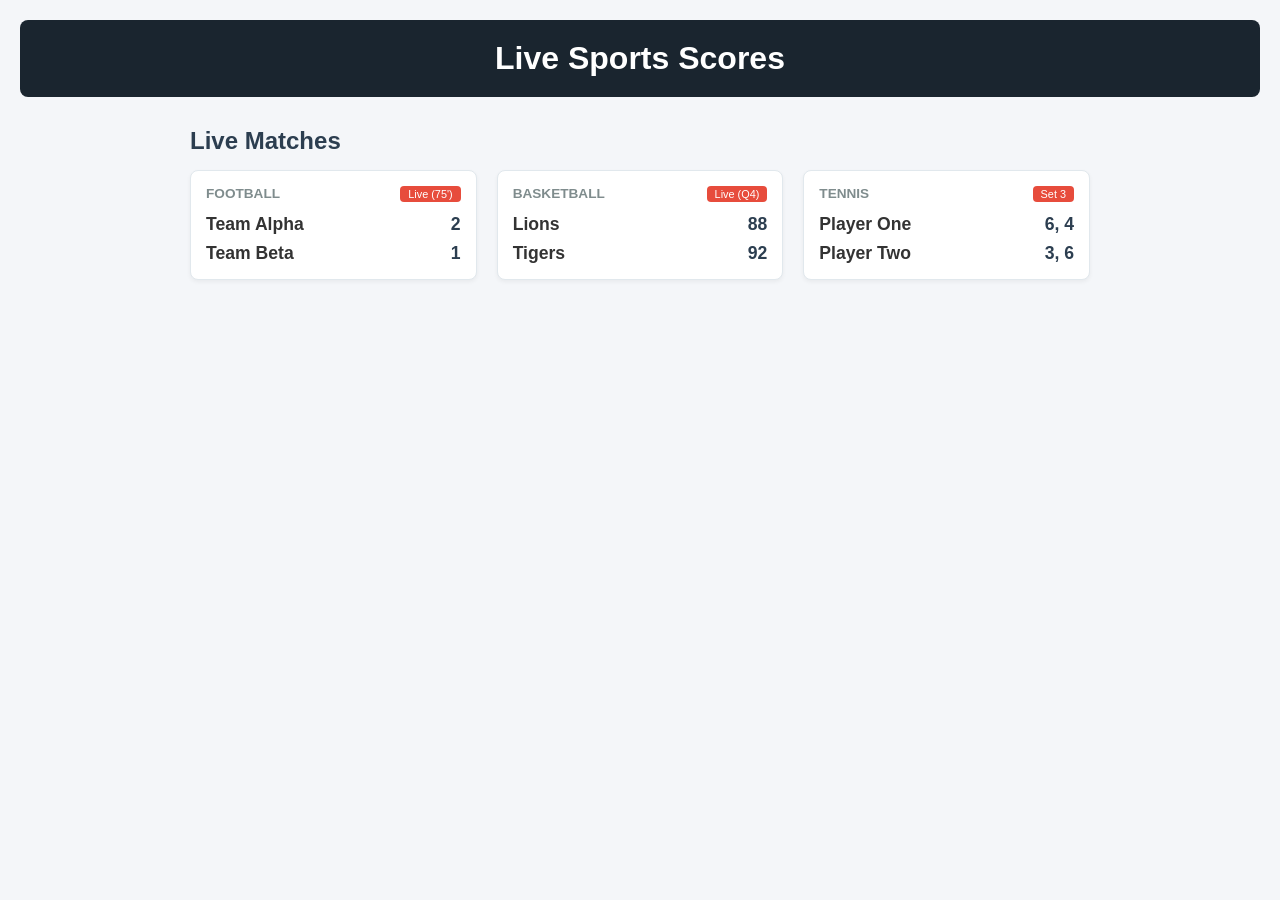
==== commit 0694f8e9: "Add files via upload" ====
--- a/index.html
+++ b/index.html
@@ -1,212 +1,25 @@
 <!DOCTYPE html>
 <html lang="en">
+<head>
+    <meta charset="UTF-8">
+    <meta name="viewport" content="width=device-width, initial-scale=1.0">
+    <title>Live Sports Scores</title>
+    <link rel="stylesheet" href="styles.css">
+</head>
+<body>
+    <header>
+        <h1>Live Sports Scores</h1>
+    </header>
 
-<head>
-  <meta charset="UTF-8" />
-  <meta name="viewport" content="width=device-width, initial-scale=1.0, viewport-fit=cover" />
-  <meta name="description" content="Mahadev Book — sports entertainment landing page demo." />
-  <title>Mahadev Book | Play. Bet. Win.</title>
-  <link rel="stylesheet" href="styles.css" />
-</head>
+    <main class="container">
+        <section id="scores-section">
+            <h2>Live Matches</h2>
+            <div id="scores-container" class="scores-grid">
+                <!-- Live match cards will be rendered here dynamically -->
+            </div>
+        </section>
+    </main>
 
-<body>
-  <div class="page-glow"></div>
-
-  <header class="site-header">
-    <a class="brand" href="#home" aria-label="Mahadev Book home">
-      <img class="header-logo" src="MDbook-header-clean.png" alt="Mahadev Book logo" />
-    </a>
-
-    <nav class="desktop-nav" aria-label="Primary navigation">
-      <a href="#matches">Live Matches</a>
-      <span></span>
-      <a href="#features">Secure</a>
-      <span></span>
-      <a href="#sports">Fast Payouts</a>
-    </nav>
-
-    <div class="header-actions">
-      <a href="https://mahadevonline.app" class="button-link"><button class="ghost-btn"
-          data-modal="login">Login</button></a>
-      <a href="https://mahadevonline.app" class="button-link"><button class="gold-btn small" data-modal="signup">Sign
-          Up</button></a>
-      <button class="menu-btn" id="menuBtn" aria-label="Open menu">☰</button>
-    </div>
-  </header>
-
-  <div class="mobile-menu" id="mobileMenu">
-    <a href="#matches">Live Matches</a>
-    <a href="#features">Secure</a>
-    <a href="#sports">Fast Payouts</a>
-  </div>
-
-  <main>
-    <section class="hero" id="home">
-      <div class="hero-copy">
-        <img class="hero-logo" src="MDbook-clean.png" alt="Mahadev Book logo" />
-
-        <h1>Play. <span>Bet.</span> Win.</h1>
-        <p>Your one-stop platform for real-time betting<br class="desktop-only" /> on your favorite sports and games.
-        </p>
-        <a href="https://mahadevonline.app" class="button-link"><button class="gold-btn hero-btn"
-            data-modal="signup">Get Started <b>→</b></button></a>
-
-        <div class="trust-grid" id="features">
-          <div class="trust-item">
-            <div class="trust-icon">♢</div><b>Secure &amp;<br />Trusted</b>
-          </div>
-          <div class="trust-item">
-            <div class="trust-icon">ϟ</div><b>Fast<br />Payouts</b>
-          </div>
-          <div class="trust-item">
-            <div class="trust-icon">24/7</div><b>24/7<br />Support</b>
-          </div>
-          <div class="trust-item">
-            <div class="trust-icon">★</div><b>Wide Range<br />of Games</b>
-          </div>
-        </div>
-      </div>
-
-      <div class="hero-visual" aria-label="Sports betting dashboard preview">
-        <div class="sport-collage">
-          <div class="sport-panel cricket"><span>🏏</span><b>CRICKET</b></div>
-          <div class="sport-panel football"><span>⚽</span><b>FOOTBALL</b></div>
-          <div class="sport-panel tennis"><span>🎾</span><b>TENNIS</b></div>
-          <div class="sport-panel horse"><span>🏇</span><b>HORSE RACING</b></div>
-        </div>
-
-        <div class="laptop">
-          <div class="screen">
-            <div class="dashboard-top">
-              <div class="mini-brand"><span>ॐ</span> MAHADEV <small>BOOK</small></div>
-              <div><a href="https://mahadevonline.app" class="button-link"><button class="dash-login"
-                    data-modal="login">Login</button></a><a href="https://mahadevonline.app" class="button-link"><button
-                    class="dash-signup" data-modal="signup">Sign Up</button></a></div>
-            </div>
-            <div class="dashboard-body">
-              <aside class="side-nav">
-                <a class="active">⌂ <span>Home</span></a>
-                <a>⚔ <span>Cricket</span></a>
-                <a>◉ <span>Football</span></a>
-                <a>◌ <span>Tennis</span></a>
-                <a>♞ <span>Horse Racing</span></a>
-                <a>◈ <span>Live Events</span></a>
-                <a>▤ <span>My Bets</span></a>
-                <a>▣ <span>Wallet</span></a>
-              </aside>
-              <section class="dash-main">
-                <div class="live-banner">
-                  <div>
-                    <small>LIVE</small>
-                    <strong>BETTING</strong>
-                    <span>ON REAL WORLD GAMES</span>
-                    <a href="https://mahadevonline.app" class="button-link"><button class="gold-btn tiny"
-                        data-modal="signup">Bet Now →</button></a>
-                  </div>
-                  <div class="banner-ball">🏏</div>
-                </div>
-                <div class="category-row">
-                  <button class="category active">🏏<span>Cricket</span></button>
-                  <button class="category">⚽<span>Football</span></button>
-                  <button class="category">🎾<span>Tennis</span></button>
-                  <button class="category">🏇<span>Horse Racing</span></button>
-                </div>
-                <div class="match-head"><strong>Live Matches</strong><a href="#matches">View All →</a></div>
-                <div class="match-list" id="dashboardMatches"></div>
-              </section>
-            </div>
-          </div>
-          <div class="laptop-base"></div>
-        </div>
-
-        <div class="phone">
-          <div class="phone-notch"></div>
-          <div class="phone-screen">
-            <div class="phone-top"><span>9:41</span><span>⌁ ◒ ▰</span></div>
-            <div class="mini-brand">ॐ <b>MAHADEV</b><small>BOOK</small><button data-modal="login">Login</button></div>
-            <div class="phone-banner"><b>BET ON<br />LIVE CRICKET</b><a href="https://mahadevonline.app"
-                class="button-link"><button class="gold-btn tiny" data-modal="signup">Bet Now →</button></a></div>
-            <div class="phone-cats">
-              <span>🏏<small>Cricket</small></span><span>⚽<small>Football</small></span><span>🎾<small>Tennis</small></span><span>🏇<small>Horse</small></span>
-            </div>
-            <div class="phone-title">Live Matches <a href="#matches">View All →</a></div>
-            <div class="phone-matches" id="phoneMatches"></div>
-            <div class="phone-nav"><span class="selected">⌂<small>Home</small></span><span>▤<small>My
-                  Bets</small></span><span>▣<small>Wallet</small></span><span>☰<small>More</small></span></div>
-          </div>
-        </div>
-      </div>
-    </section>
-
-    <section class="sports-section" id="sports">
-      <div class="sports-grid">
-        <article class="sport-card">
-          <div class="sport-icon cricket-icon">🏏</div>
-          <h3>Cricket</h3>
-          <p>Live <i>|</i> Pre-match</p>
-        </article>
-        <article class="sport-card">
-          <div class="sport-icon football-icon">⚽</div>
-          <h3>Football</h3>
-          <p>Live <i>|</i> Pre-match</p>
-        </article>
-        <article class="sport-card">
-          <div class="sport-icon tennis-icon">🎾</div>
-          <h3>Tennis</h3>
-          <p>Live <i>|</i> Pre-match</p>
-        </article>
-        <article class="sport-card">
-          <div class="sport-icon horse-icon">🏇</div>
-          <h3>Horse Racing</h3>
-          <p>Live <i>|</i> Pre-match</p>
-        </article>
-      </div>
-      <div class="tagline"><img class="tagline-logo" src="MDbook-header-clean.png" alt="Mahadev Book logo" /><b>BIGGER
-          GAMES.<br />BIGGER EXCITEMENT.</b></div>
-    </section>
-
-    <section class="matches-section" id="matches">
-      <div class="section-heading">
-        <div><span>REAL-TIME SPORTS</span>
-          <h2>Live Matches</h2>
-        </div>
-        <button class="outline-btn" id="refreshBtn">↻ Refresh</button>
-      </div>
-      <div class="public-matches" id="publicMatches"></div>
-    </section>
-  </main>
-
-  <footer>
-    <span>© 2026 Mahadev Book — Main Page</span>
-    <span>Secure interface • Responsive design • Demo only</span>
-  </footer>
-
-
-  <a class="whatsapp-float" href="https://wa.me/919999999999?text=Hi" target="_blank" rel="noopener noreferrer"
-    aria-label="Get Started on WhatsApp">
-    <span class="whatsapp-icon" aria-hidden="true"><svg viewBox="0 0 32 32">
-        <path
-          d="M16 3.5a12.45 12.45 0 0 0-10.7 18.8L3.5 28.5l6.4-1.7A12.5 12.5 0 1 0 16 3.5Zm0 22.7c-2 0-4-.6-5.7-1.8l-.4-.3-3.8 1 1-3.7-.3-.4A10.2 10.2 0 1 1 16 26.2Zm5.6-7.6c-.3-.2-1.8-.9-2.1-1-.3-.1-.5-.2-.7.2-.2.3-.8 1-1 1.2-.2.2-.4.2-.7.1-.3-.2-1.3-.5-2.5-1.6-.9-.8-1.6-1.8-1.8-2.1-.2-.3 0-.5.1-.7l.5-.6c.2-.2.2-.4.3-.6.1-.2 0-.5 0-.7-.1-.2-.7-1.7-1-2.3-.3-.6-.5-.5-.7-.5h-.6c-.2 0-.6.1-.9.4-.3.3-1.1 1-1.1 2.5s1.1 2.9 1.2 3.1c.2.2 2.1 3.2 5.1 4.5.7.3 1.3.5 1.7.6.7.2 1.4.2 1.9.1.6-.1 1.8-.7 2.1-1.4.3-.7.3-1.3.2-1.4-.1-.1-.3-.2-.6-.3Z" />
-      </svg></span>
-    <span>Get Started</span>
-  </a>
-
-  <div class="modal-backdrop" id="modalBackdrop">
-    <div class="modal" role="dialog" aria-modal="true">
-      <button class="modal-close" id="modalClose">×</button>
-      <div class="modal-trident">🔱</div>
-      <h2 id="modalTitle">Welcome Back</h2>
-      <p id="modalText">This front-end is a demonstration. No real-money transactions are enabled.</p>
-      <form id="demoForm">
-        <label>Email<input type="email" required placeholder="you@example.com" /></label>
-        <label>Password<input type="password" required minlength="6" placeholder="••••••••" /></label>
-        <button class="gold-btn full" type="submit">Continue</button>
-      </form>
-      <small id="formMessage"></small>
-    </div>
-  </div>
-
-  <script src="script.js"></script>
+    <script src="script.js"></script>
 </body>
-
-</html>+</html>
--- a/styles.css
+++ b/styles.css
@@ -1,169 +1,83 @@
-@import url('https://fonts.googleapis.com/css2?family=Inter:wght@400;500;600;700;800;900&family=Rajdhani:wght@600;700&display=swap');
-
-:root{
-  --bg:#020b16;
-  --bg2:#061321;
-  --panel:#071727;
-  --panel2:#0b1c2e;
-  --gold:#ffc62d;
-  --gold2:#ffdf67;
-  --text:#f6f8fb;
-  --muted:#a7b2bf;
-  --line:rgba(255,198,45,.25);
-  --red:#ff4d4d;
-}
-*{box-sizing:border-box}
-html{scroll-behavior:smooth}
-body{margin:0;background:radial-gradient(circle at 72% 10%,#0c2944 0,#03101e 34%,#020811 72%);color:var(--text);font-family:Inter,Arial,sans-serif;overflow-x:hidden}
-body:before{content:"";position:fixed;inset:0;pointer-events:none;opacity:.17;background-image:linear-gradient(115deg,transparent 0 49%,rgba(255,255,255,.05) 49.2%,transparent 50%),radial-gradient(circle at 20% 80%,rgba(255,198,45,.08),transparent 30%);background-size:700px 700px,100% 100%}
-a{color:inherit;text-decoration:none}
-button{font:inherit;border:0;cursor:pointer}
-.site-header{height:76px;display:flex;align-items:center;justify-content:space-between;padding:0 5.5vw;position:absolute;top:0;left:0;right:0;z-index:20}
-.brand{display:flex;align-items:center;flex:0 0 auto}.header-logo{display:block;width:96px;height:78px;object-fit:contain;object-position:center;filter:drop-shadow(0 4px 8px rgba(0,0,0,.25))}
-.desktop-nav{display:flex;gap:23px;align-items:center;font-size:14px}.desktop-nav span{height:17px;width:1px;background:var(--gold);opacity:.7}.desktop-nav a:hover{color:var(--gold)}
-.header-actions{display:flex;gap:10px}.ghost-btn,.gold-btn{border-radius:8px;padding:11px 19px;font-weight:700}.ghost-btn{background:rgba(255,255,255,.06);color:white}.ghost-btn:hover{background:rgba(255,255,255,.12)}.gold-btn{background:linear-gradient(180deg,#ffd95b,#ffbd16);color:#06101b;box-shadow:0 10px 28px rgba(255,198,45,.15)}.gold-btn:hover{transform:translateY(-1px);filter:brightness(1.05)}.gold-btn.small{padding:9px 17px;font-size:12px}.menu-btn{display:none;background:none;color:white;font-size:24px}
-.mobile-menu{display:none}
-
-.hero{min-height:820px;position:relative;padding:145px 5.5vw 35px;display:grid;grid-template-columns:40% 60%;align-items:center;gap:10px}
-.hero-copy{position:relative;z-index:5;max-width:570px}
-.hero-logo{
-  display:block;
-  width:min(100%, 240px);
-  height:auto;
-  margin:0 auto 28px;
-  object-fit:contain;
-  filter:drop-shadow(0 10px 22px rgba(0,0,0,.28));
-}.trident{font-size:82px;color:var(--gold);height:85px;line-height:1;filter:drop-shadow(0 0 14px rgba(255,198,45,.15));margin-left:170px}.logo-word{font-family:Rajdhani,Inter,sans-serif;font-weight:700;font-size:68px;letter-spacing:2px;line-height:.92;text-shadow:2px 2px 0 #fff}.logo-book{display:flex;align-items:center;gap:17px;color:var(--gold);font-size:42px;font-weight:800;letter-spacing:10px;margin:8px 0 38px}.logo-book i{display:block;width:78px;height:2px;background:var(--gold)}
-.hero h1{font-size:54px;line-height:1.05;margin:0 0 20px;font-weight:800}.hero h1 span{color:var(--gold)}.hero-copy>p{font-size:19px;line-height:1.65;color:#e0e5eb;margin:0 0 30px}.hero-btn{padding:18px 38px;font-size:18px;border-radius:11px}.hero-btn b{font-size:27px;margin-left:14px}
-.trust-grid{display:grid;grid-template-columns:repeat(4,1fr);border-top:1px solid rgba(255,255,255,.13);margin-top:60px;padding-top:27px}.trust-item{text-align:center;border-right:1px solid rgba(255,255,255,.15);min-height:105px;display:flex;flex-direction:column;align-items:center;gap:9px}.trust-item:last-child{border-right:0}.trust-item b{font-size:14px;line-height:1.4}.trust-icon{width:58px;height:58px;border:2px solid var(--gold);border-radius:50%;display:grid;place-items:center;color:var(--gold);font-weight:800;font-size:20px}
-
-.hero-visual{height:620px;position:relative;align-self:center}.sport-collage{position:absolute;inset:-90px -9vw auto 2vw;height:340px;display:grid;grid-template-columns:repeat(4,1fr);transform:skewX(-12deg);overflow:hidden;opacity:.98}.sport-panel{display:flex;flex-direction:column;align-items:center;justify-content:flex-start;padding-top:32px;font-size:12px;gap:10px;border-left:1px solid rgba(255,255,255,.22);background:linear-gradient(180deg,#163c5c,#071525)}.sport-panel:nth-child(2){background:linear-gradient(180deg,#16334d,#081525)}.sport-panel:nth-child(3){background:linear-gradient(180deg,#21445d,#071321)}.sport-panel:nth-child(4){background:linear-gradient(180deg,#3e4b4b,#11130f)}.sport-panel span{font-size:80px;filter:drop-shadow(0 18px 12px #000);transform:skewX(12deg)}.sport-panel b{color:#fff;transform:skewX(12deg);letter-spacing:2px}.sport-panel:after{content:"";position:absolute;inset:0;background:linear-gradient(180deg,transparent 20%,rgba(0,0,0,.55));pointer-events:none}
-
-.laptop{position:absolute;left:1%;top:150px;width:82%;z-index:5;filter:drop-shadow(0 25px 40px rgba(0,0,0,.5))}.screen{background:#01070c;border:1px solid #526170;border-radius:24px 24px 13px 13px;padding:20px 20px 13px;box-shadow:0 0 0 6px #02070b,0 0 50px rgba(0,132,255,.12)}.screen:before{content:"";display:block;width:65px;height:5px;border-radius:10px;background:#27313c;position:absolute;top:11px;left:50%;transform:translateX(-50%)}.dashboard-top{height:45px;display:flex;justify-content:space-between;align-items:center;padding:0 2px}.mini-brand{font-size:12px;font-weight:800}.mini-brand span{color:var(--gold);font-size:17px}.mini-brand small{display:block;color:var(--gold);font-size:6px;letter-spacing:3px;margin-left:15px}.dash-login,.dash-signup{font-size:10px;border-radius:7px;padding:7px 14px}.dash-login{background:#121e2c;color:#fff}.dash-signup{background:var(--gold);margin-left:7px}
-.dashboard-body{display:grid;grid-template-columns:105px 1fr;min-height:380px;background:#06101b;border-radius:7px;overflow:hidden}.side-nav{background:#06101a;border-right:1px solid #152637;padding:10px 5px}.side-nav a{display:flex;gap:9px;align-items:center;padding:10px 9px;font-size:8px;color:#d4dce5;border-radius:5px;margin-bottom:3px}.side-nav a.active{background:linear-gradient(90deg,rgba(255,198,45,.15),rgba(255,198,45,.03));color:white}.side-nav a:first-letter{color:var(--gold)}.dash-main{padding:12px}.live-banner{height:91px;border-radius:5px;background:linear-gradient(100deg,#062238,#0b3854 65%,#071727);display:flex;align-items:center;justify-content:space-between;padding:12px 20px;overflow:hidden}.live-banner strong{display:block;font-size:19px}.live-banner span{display:block;font-size:10px;font-weight:700}.live-banner small{display:block;color:var(--gold);font-size:9px;font-weight:800}.banner-ball{font-size:60px;transform:rotate(-12deg);margin-right:25px}.gold-btn.tiny{padding:8px 12px;font-size:9px;border-radius:6px;margin-top:8px}
-.category-row{display:grid;grid-template-columns:repeat(4,1fr);gap:8px;margin:10px 0}.category{height:57px;background:#0a1b2d;color:#fff;border-radius:5px;font-size:22px}.category span{display:block;font-size:9px;margin-top:3px}.category.active{box-shadow:inset 0 -2px var(--gold)}
-.match-head{display:flex;justify-content:space-between;align-items:center;font-size:13px;margin:12px 2px 6px}.match-head a{font-size:9px;color:#d7dde4}.match{display:grid;grid-template-columns:1fr 130px 70px;align-items:center;background:#071726;border:1px solid #183047;border-radius:6px;padding:8px 10px;margin-bottom:6px;font-size:9px}.match .event{display:flex;gap:9px;align-items:center}.live-pill{background:#fa4545;color:white;border-radius:4px;padding:4px 5px;font-size:7px;font-weight:800}.match .teams{line-height:1.5}.match .score{text-align:center}.match .score small{display:block;color:#8493a3}.match .bet{justify-self:end}.match .bet button{font-size:8px;background:var(--gold);padding:7px 10px;border-radius:5px;font-weight:800}
-.laptop-base{height:17px;background:linear-gradient(180deg,#a6afb7,#46515b);clip-path:polygon(2% 0,98% 0,100% 70%,0 70%);border-radius:0 0 30px 30px;margin-top:0}.laptop-base:after{content:"";display:block;width:30%;height:5px;background:#56616b;border-radius:0 0 10px 10px;margin:auto}
-
-.phone{position:absolute;right:-1%;top:210px;width:225px;height:475px;background:#020508;border:2px solid #526170;border-radius:34px;padding:8px;z-index:8;box-shadow:0 20px 40px rgba(0,0,0,.65)}.phone-screen{height:100%;background:#06111d;border-radius:27px;overflow:hidden;padding:10px 9px;position:relative}.phone-notch{position:absolute;z-index:2;top:12px;left:50%;transform:translateX(-50%);width:70px;height:17px;border-radius:0 0 13px 13px;background:#020508}.phone-top{font-size:7px;display:flex;justify-content:space-between;padding:0 5px 9px}.phone .mini-brand{display:flex;align-items:center;gap:3px;font-size:12px}.phone .mini-brand small{margin:9px 0 0 -26px}.phone .mini-brand button{margin-left:auto;background:#0f1c29;color:white;font-size:7px;padding:6px 8px;border-radius:5px}.phone-banner{height:95px;margin-top:10px;padding:13px 10px;background:linear-gradient(110deg,#092943,#126087);border-radius:6px;position:relative;overflow:hidden}.phone-banner:after{content:"🏏";font-size:52px;position:absolute;right:-3px;bottom:-6px}.phone-banner b{font-size:12px;line-height:1.35}.phone-banner .tiny{display:block;position:relative;z-index:2}.phone-cats{display:grid;grid-template-columns:repeat(4,1fr);gap:4px;margin:10px 0}.phone-cats span{background:#0b1b2b;border-radius:5px;text-align:center;padding:6px 1px;font-size:15px}.phone-cats small{display:block;font-size:6px;margin-top:2px}.phone-title{font-size:10px;font-weight:800;display:flex;justify-content:space-between;margin:8px 1px}.phone-title a{color:var(--gold);font-size:7px}.phone-matches .phone-match{border:1px solid #183047;border-radius:5px;padding:7px;margin-bottom:5px;font-size:7px;display:flex;justify-content:space-between}.phone-nav{position:absolute;bottom:0;left:0;right:0;background:#06101a;border-top:1px solid #173047;display:grid;grid-template-columns:repeat(4,1fr);padding:9px 2px 7px}.phone-nav span{text-align:center;font-size:12px;color:#9ba8b5}.phone-nav small{display:block;font-size:6px}.phone-nav .selected{color:var(--gold)}
-
-.sports-section{position:relative;padding:35px 5.5vw 55px;border-top:1px solid rgba(255,255,255,.1);border-bottom:1px solid rgba(255,198,45,.14);display:flex;align-items:center;gap:40px;background:radial-gradient(ellipse at 45% 20%,rgba(13,39,62,.45),transparent 55%)}.sports-grid{flex:1;display:grid;grid-template-columns:repeat(4,1fr)}.sport-card{text-align:center;border-right:1px solid rgba(255,255,255,.14)}.sport-card:last-child{border-right:0}.sport-icon{width:100px;height:100px;border:1px solid rgba(255,198,45,.45);border-radius:50%;margin:0 auto 12px;display:grid;place-items:center;font-size:54px;background:radial-gradient(circle,#112438,#040d16);box-shadow:inset 0 0 20px rgba(255,198,45,.06)}.sport-card h3{margin:0;font-size:18px}.sport-card p{margin:7px 0 0;color:#e5e8ec;font-size:13px}.sport-card p i{font-style:normal;color:var(--gold);padding:0 8px}.tagline{min-width:280px;border-left:1px solid rgba(255,255,255,.15);padding-left:35px;display:flex;align-items:center;gap:20px;color:var(--gold);font-size:16px;line-height:1.55}.tagline-logo{display:block;width:96px;height:78px;object-fit:contain;object-position:center;flex:0 0 auto;filter:drop-shadow(0 4px 8px rgba(0,0,0,.25))}
-
-.matches-section{padding:70px 7vw;background:linear-gradient(180deg,#030c16,#061322)}.section-heading{display:flex;justify-content:space-between;align-items:end;margin-bottom:25px}.section-heading span{font-size:11px;color:var(--gold);letter-spacing:3px;font-weight:800}.section-heading h2{margin:6px 0 0;font-size:36px}.outline-btn{border:1px solid rgba(255,198,45,.5);background:transparent;color:white;border-radius:8px;padding:10px 16px}.public-matches{display:grid;grid-template-columns:repeat(3,1fr);gap:12px}.public-card{background:#071726;border:1px solid #173047;border-radius:10px;padding:18px}.public-card .top{display:flex;justify-content:space-between;align-items:center;margin-bottom:16px}.public-card h3{font-size:14px;margin:0}.public-card p{font-size:11px;color:#8493a3;margin:5px 0 0}.public-card .big-score{font-size:22px;font-weight:800;margin:12px 0}.public-card button{width:100%;background:var(--gold);padding:10px;border-radius:7px;font-weight:800;font-size:12px}
-
-footer{display:flex;justify-content:space-between;padding:25px 6vw;color:#6e7d8b;font-size:11px;border-top:1px solid rgba(255,255,255,.08)}
-.modal-backdrop{display:none;position:fixed;inset:0;background:rgba(0,0,0,.72);backdrop-filter:blur(8px);z-index:50;place-items:center;padding:20px}.modal-backdrop.open{display:grid}.modal{position:relative;width:min(420px,100%);background:#071727;border:1px solid rgba(255,198,45,.35);border-radius:18px;padding:32px;box-shadow:0 30px 90px rgba(0,0,0,.7)}.modal-close{position:absolute;right:16px;top:12px;background:none;color:#aeb9c5;font-size:28px}.modal-trident{text-align:center;font-size:42px;color:var(--gold)}.modal h2{text-align:center;margin:8px 0}.modal p{text-align:center;color:#9daab8;font-size:12px;line-height:1.6}.modal label{display:block;font-size:11px;margin:14px 0}.modal input{display:block;width:100%;margin-top:6px;background:#020c17;border:1px solid #21374c;border-radius:7px;padding:12px;color:white;outline:none}.modal input:focus{border-color:var(--gold)}.full{width:100%;margin-top:10px}.modal small{display:block;text-align:center;color:var(--gold);margin-top:12px}
-
-@media(max-width:1100px){
-  .hero{grid-template-columns:1fr;padding-top:120px;min-height:auto}.hero-copy{max-width:680px}.hero-visual{height:610px;margin-top:40px}.sport-collage{right:-5vw}.laptop{width:78%;left:7%}.phone{right:3%}.desktop-nav{display:none}.menu-btn{display:block}
-  .tagline{min-width:240px}.tagline-logo{width:88px;height:72px}.sports-section{gap:20px}
-}
-@media(max-width:760px){
-  .site-header{padding:0 20px}.header-actions .ghost-btn,.header-actions .gold-btn{display:none}.mobile-menu{position:absolute;top:70px;left:15px;right:15px;z-index:30;background:#071727;border:1px solid #21374c;border-radius:12px;padding:10px;display:none;flex-direction:column}.mobile-menu.open{display:flex}.mobile-menu a{padding:12px;border-bottom:1px solid #162b3e}.mobile-menu a:last-child{border:0}
-  .hero{padding:105px 20px 20px}.hero-logo{width:min(100%, 210px);margin:0 auto 24px}.hero h1{font-size:43px}.hero-copy>p{font-size:16px}.trust-grid{margin-top:45px;grid-template-columns:repeat(2,1fr);gap:20px}.trust-item:nth-child(2){border-right:0}.hero-visual{height:470px;margin-top:20px}.sport-collage{inset:0 -40vw auto -10vw;height:220px}.sport-panel span{font-size:48px}.laptop{top:105px;width:100%;left:0}.screen{padding:12px 10px}.dashboard-body{grid-template-columns:65px 1fr;min-height:290px}.side-nav a span{display:none}.side-nav a{justify-content:center}.live-banner{height:70px;padding:8px 12px}.live-banner strong{font-size:13px}.banner-ball{font-size:40px}.category{height:42px;font-size:15px}.category span{font-size:7px}.match{grid-template-columns:1fr 70px 45px;font-size:7px}.phone{display:none}.sports-section{display:block;padding:30px 20px}.sports-grid{grid-template-columns:repeat(2,1fr);gap:20px}.sport-card:nth-child(2){border:0}.sport-card:nth-child(3){border-top:1px solid rgba(255,255,255,.1);padding-top:20px}.sport-card:nth-child(4){border-top:1px solid rgba(255,255,255,.1);padding-top:20px}.sport-icon{width:76px;height:76px;font-size:40px}.tagline{border:0;border-top:1px solid rgba(255,255,255,.12);margin-top:30px;padding:25px 0 0;justify-content:center}.tagline-logo{width:82px;height:66px}.matches-section{padding:45px 20px}.public-matches{grid-template-columns:1fr}.section-heading h2{font-size:28px}.section-heading{align-items:center}footer{flex-direction:column;gap:10px;padding:20px}
-}
-@media(max-width:430px){.hero-logo{width:min(100%, 190px);margin-bottom:20px}.hero h1{font-size:37px}.trust-item b{font-size:12px}.hero-visual{height:410px}.laptop{top:85px}.dashboard-body{min-height:255px}.dash-main{padding:7px}.side-nav{padding:6px 2px}.match-head{font-size:10px}.match{grid-template-columns:1fr 60px 42px;padding:6px}.sport-card h3{font-size:15px}}
-
-.whatsapp-float{position:fixed;right:28px;bottom:26px;z-index:40;display:flex;align-items:center;gap:10px;min-width:154px;justify-content:center;padding:13px 19px;border-radius:999px;background:#25D366;color:#fff;font-size:14px;font-weight:800;text-decoration:none;box-shadow:0 12px 30px rgba(0,0,0,.38),0 5px 20px rgba(37,211,102,.22);transition:transform .2s ease,box-shadow .2s ease,filter .2s ease}.whatsapp-float:hover{transform:translateY(-3px);filter:brightness(1.05);box-shadow:0 16px 35px rgba(0,0,0,.45),0 7px 24px rgba(37,211,102,.28)}.whatsapp-icon{width:27px;height:27px;display:grid;place-items:center}.whatsapp-icon svg{width:100%;height:100%;fill:#fff}@media(max-width:760px){.whatsapp-float{right:17px;bottom:17px;min-width:145px;padding:12px 16px;font-size:13px}}
-
-/* Mobile layout fixes */
-@media (max-width:760px){
-  .site-header{
-    position:fixed; top:0; left:0; right:0; height:64px;
-    padding:0 14px; background:rgba(2,11,22,.97);
-    border-bottom:1px solid rgba(255,255,255,.10);
-    backdrop-filter:blur(12px); z-index:100;
-  }
-  .site-header .brand{gap:0}
-  .site-header .header-logo{width:72px;height:58px}
-  .header-actions{margin-left:auto;gap:6px}
-  .header-actions .ghost-btn,.header-actions .gold-btn.small{
-    display:inline-flex;align-items:center;justify-content:center;
-    height:34px;padding:0 10px;font-size:10px;border-radius:7px;
-  }
-  .header-actions .ghost-btn{min-width:50px}
-  .header-actions .gold-btn.small{min-width:55px}
-  .menu-btn{display:none}
-
-  .hero{padding-top:94px}
-
-  /* On mobile, the visual becomes normal document flow. This prevents the
-     absolutely-positioned laptop from sitting on top of the sports cards. */
-  .hero-visual{
-    height:auto; min-height:0; margin-top:22px;
-    padding-top:128px; position:relative; overflow:visible;
-  }
-  .sport-collage{
-    top:0; left:-10vw; right:-40vw; height:190px;
-    z-index:1;
-  }
-  .laptop{
-    position:relative; top:auto; left:auto; width:100%;
-    z-index:5; margin:0;
-  }
-  .screen{border-radius:18px 18px 11px 11px}
-  .laptop-base{height:18px}
-  .phone{display:none}
-
-  .sports-section{
-    position:relative; z-index:2; clear:both;
-    margin-top:20px;
-  }
+* {
+    box-sizing: border-box;
+    margin: 0;
+    padding: 0;
+    font-family: Arial, sans-serif;
 }
 
-@media (max-width:430px){
-  .site-header{padding:0 9px}
-  .site-header .header-logo{width:66px;height:54px}
-  .header-actions .ghost-btn,.header-actions .gold-btn.small{
-    padding:0 8px;font-size:9px;
-  }
-  .hero-visual{padding-top:116px}
+body {
+    background-color: #f4f6f9;
+    color: #333;
+    padding: 20px;
 }
 
+header {
+    text-align: center;
+    margin-bottom: 30px;
+    padding: 20px 0;
+    background-color: #1a252f;
+    color: #ffffff;
+    border-radius: 8px;
+}
 
-/* Final mobile viewport / no-initial-zoom safeguards */
-html, body{
-  width:100%;
-  max-width:100%;
-  margin:0;
-  -webkit-text-size-adjust:100%;
-  text-size-adjust:100%;
+.container {
+    max-width: 900px;
+    margin: 0 auto;
 }
-@media(max-width:760px){
-  html{overflow-x:hidden;}
-  body{overflow-x:hidden; width:100%; max-width:100vw;}
-  .site-header{
-    width:100%;
-    max-width:100vw;
-    min-width:0;
-    box-sizing:border-box;
-  }
-  .site-header .brand{min-width:0; flex-shrink:1;}
-  .site-header .brand span:last-child{min-width:0;}
-  .header-actions{flex-shrink:0;}
-  .header-actions .ghost-btn,.header-actions .gold-btn.small{
-    flex:0 0 auto;
-    white-space:nowrap;
-  }
-  .hero,.hero-copy,.hero-visual,.sports-section,.matches-section,footer{
-    width:100%;
-    max-width:100vw;
-    min-width:0;
-  }
-  .hero{box-sizing:border-box;}
-  .hero-visual{
-    overflow:hidden;
-  }
-  .sport-collage{
-    max-width:none;
-    pointer-events:none;
-  }
+
+h2 {
+    margin-bottom: 15px;
+    color: #2c3e50;
 }
-@media(max-width:360px){
-  .site-header{padding-left:7px; padding-right:7px;}
-  .site-header .header-logo{width:62px;height:50px;}
-  .header-actions{gap:4px;}
-  .header-actions .ghost-btn,.header-actions .gold-btn.small{
-    height:32px; min-width:0; padding:0 7px; font-size:8.5px;
-  }
+
+.scores-grid {
+    display: grid;
+    grid-template-columns: repeat(auto-fit, minmax(280px, 1fr));
+    gap: 20px;
 }
+
+.score-card {
+    background: #ffffff;
+    border: 1px solid #e1e8ed;
+    border-radius: 8px;
+    padding: 15px;
+    box-shadow: 0 2px 4px rgba(0,0,0,0.05);
+}
+
+.match-header {
+    display: flex;
+    justify-content: space-between;
+    margin-bottom: 12px;
+    font-size: 0.85em;
+}
+
+.sport-label {
+    font-weight: bold;
+    color: #7f8c8d;
+    text-transform: uppercase;
+}
+
+.status-badge {
+    background-color: #e74c3c;
+    color: #fff;
+    padding: 2px 8px;
+    border-radius: 4px;
+    font-size: 0.8em;
+}
+
+.match-body {
+    display: flex;
+    flex-direction: column;
+    gap: 8px;
+}
+
+.team {
+    display: flex;
+    justify-content: space-between;
+    font-size: 1.1em;
+    font-weight: 600;
+}
+
+.team-score {
+    color: #2c3e50;
+}
